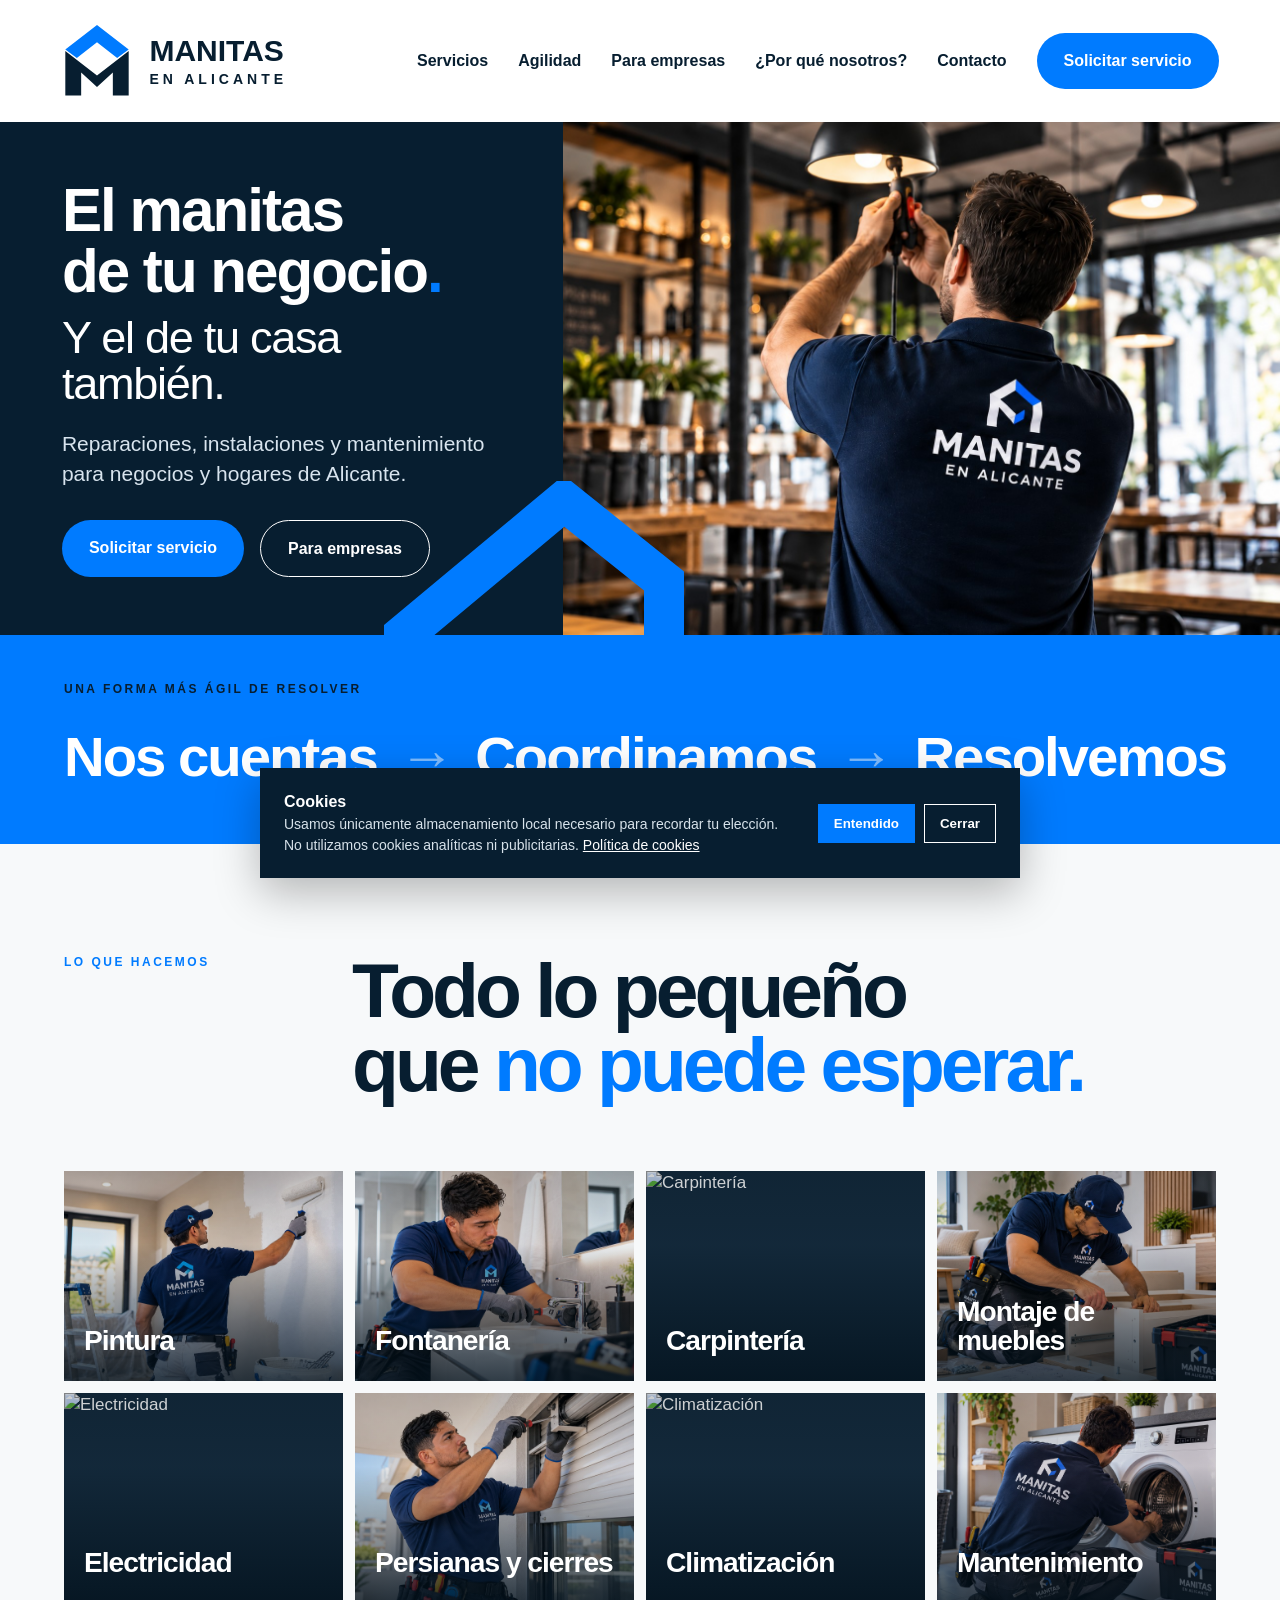
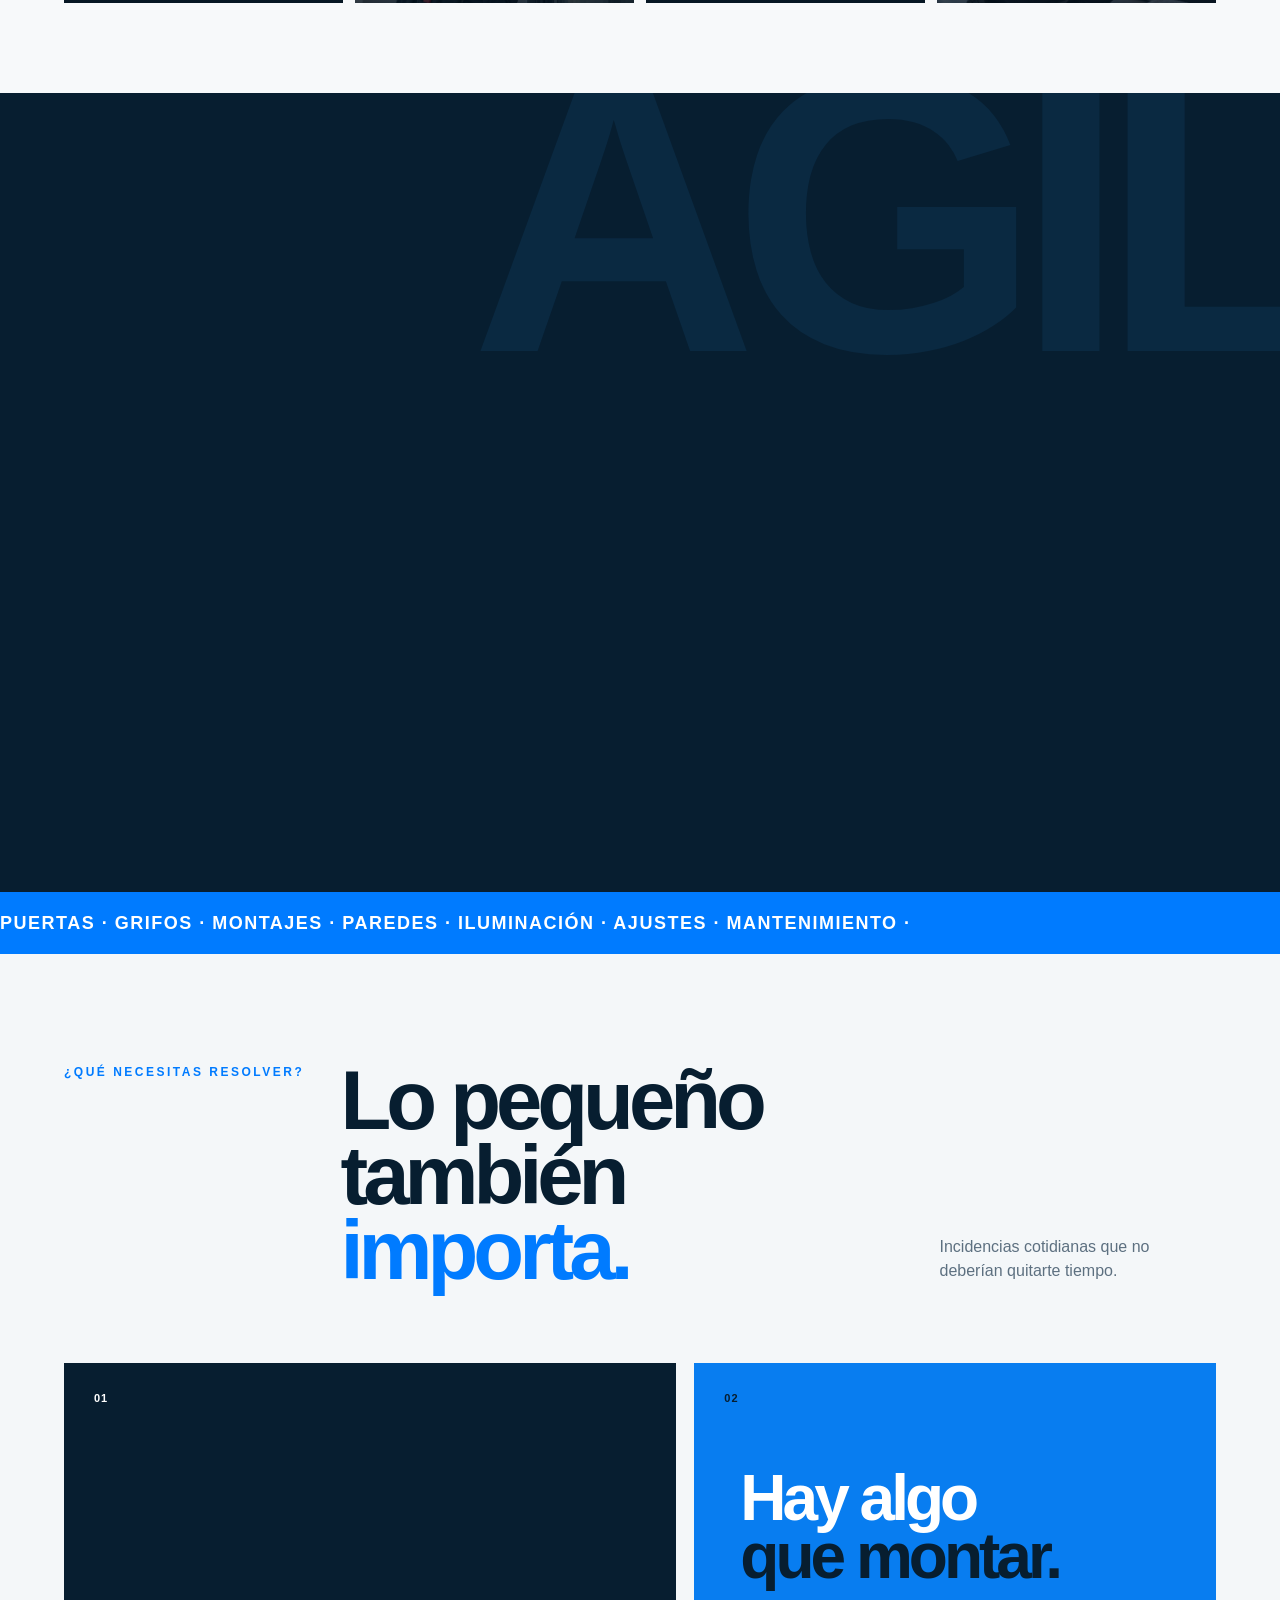
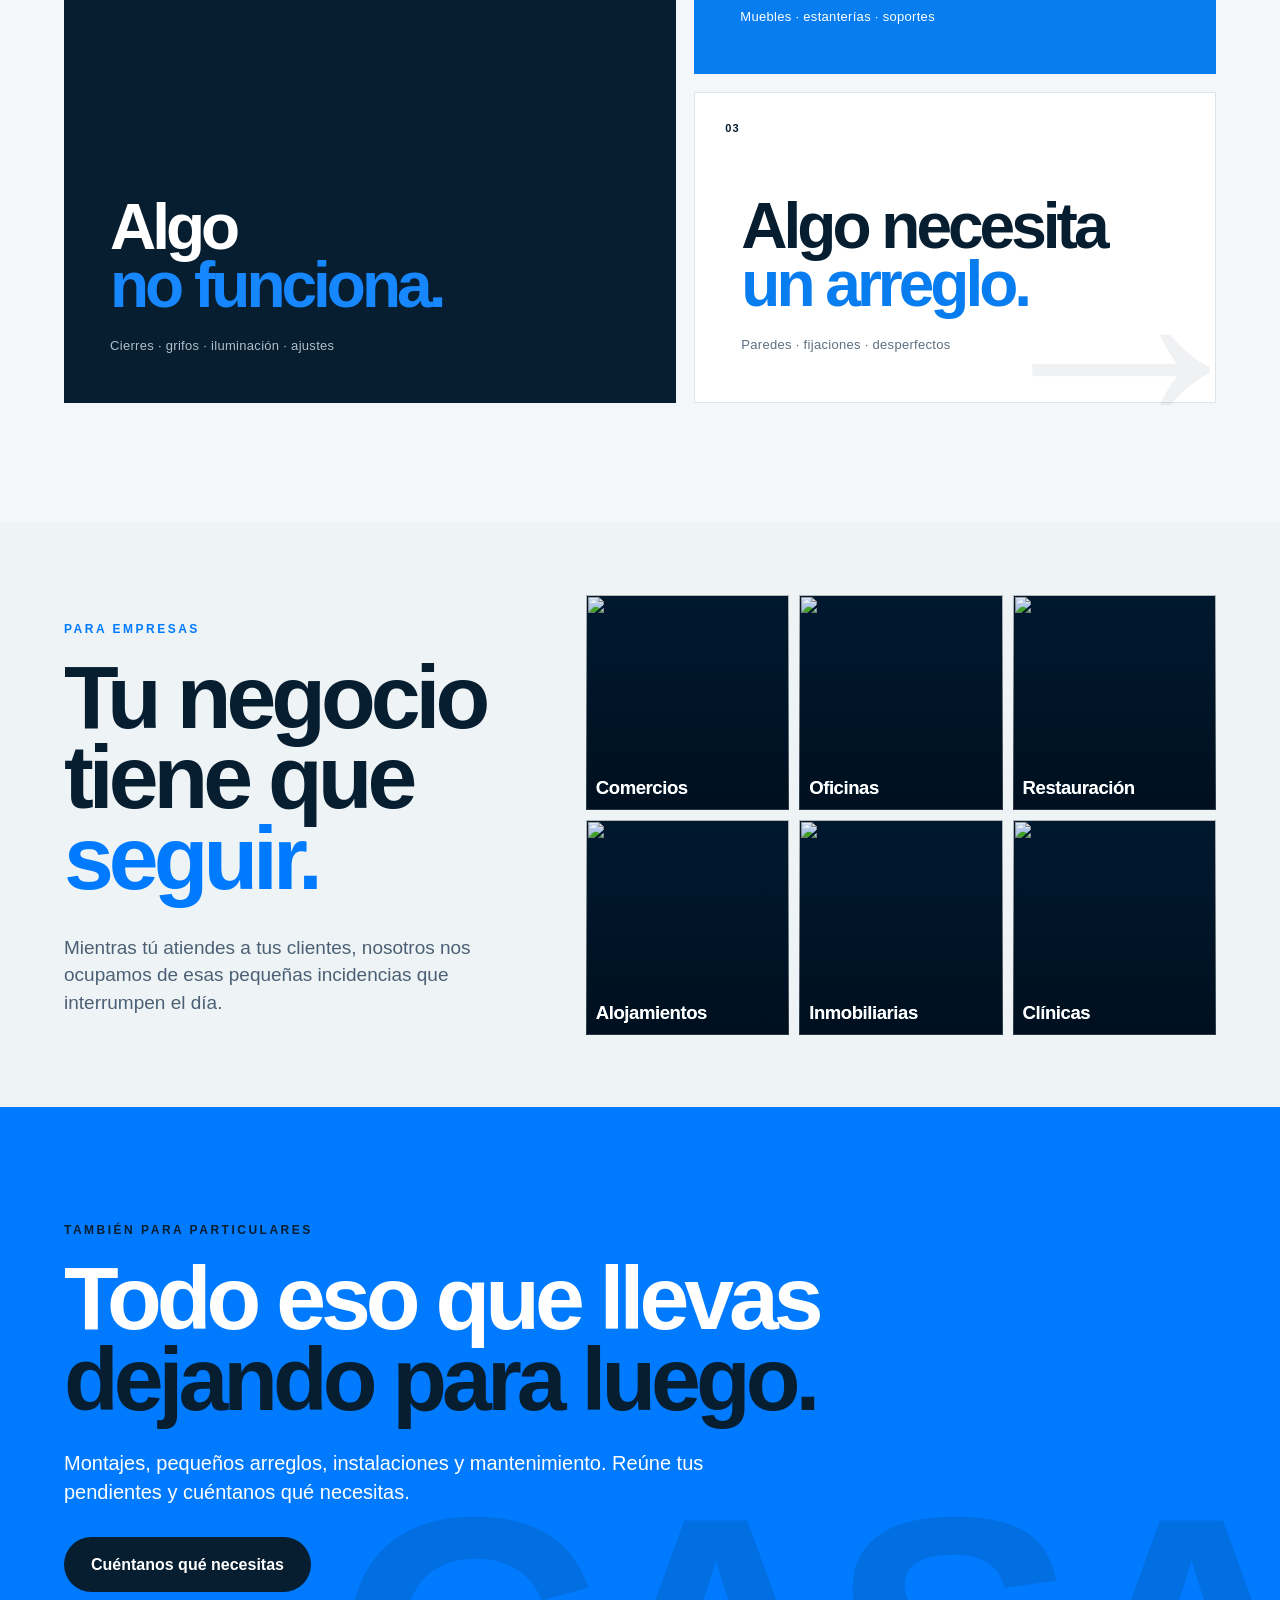
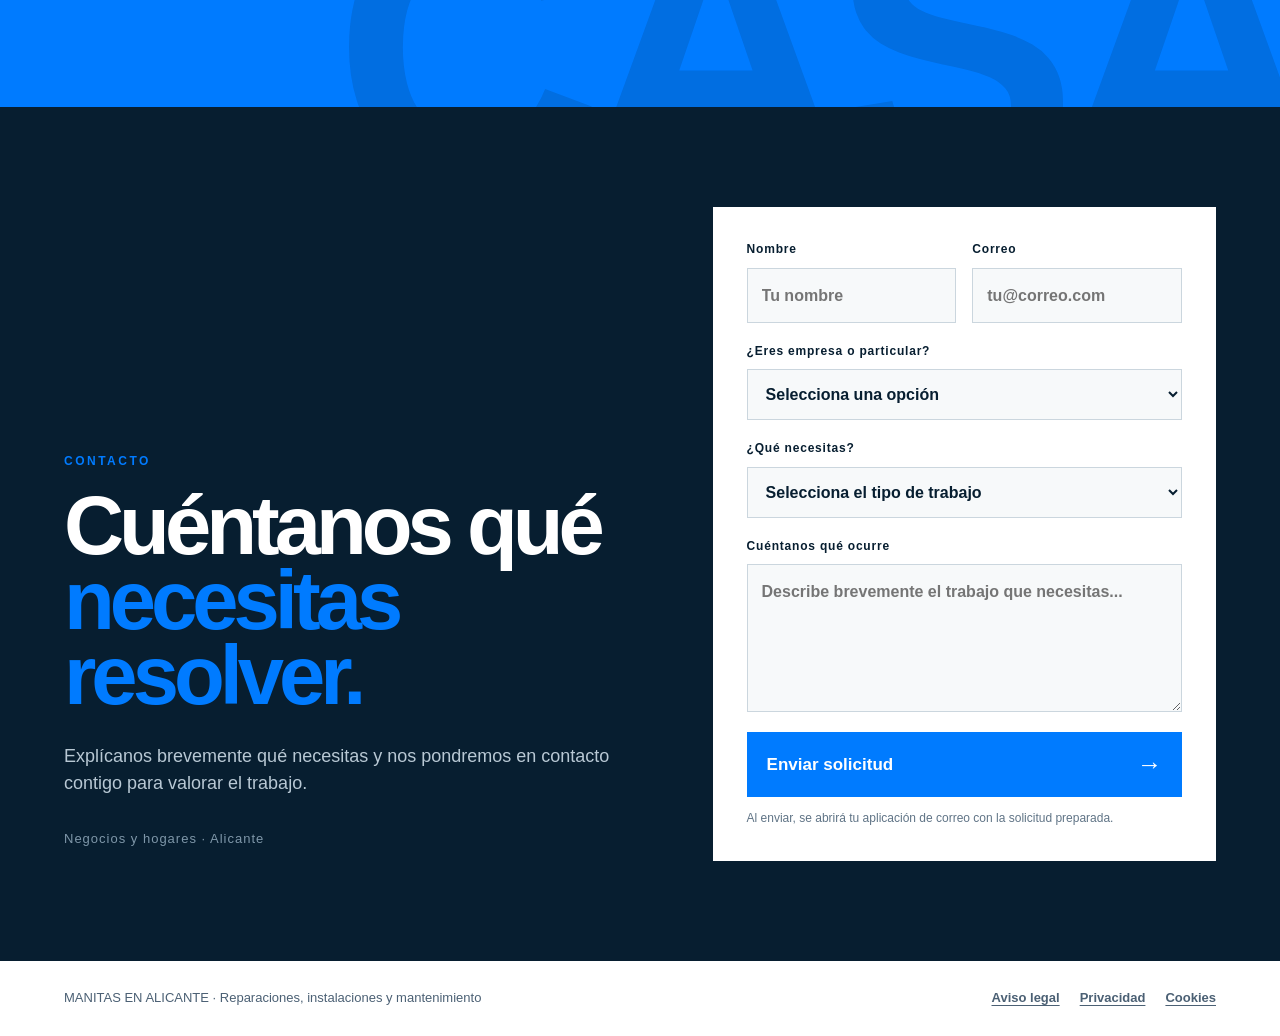
==== index.html @ 18fe9b53 "Fix canonical and social metadata URLs for custom domain" ====
<!doctype html><html lang="es"><head><meta charset="utf-8"><meta name="viewport" content="width=device-width,initial-scale=1"><title>Manitas en Alicante</title><meta name="description" content="Reparaciones, instalaciones y mantenimiento para negocios y hogares de Alicante."><link rel="canonical" href="https://manitasenalicante.es/"><meta property="og:title" content="Manitas en Alicante"><meta property="og:description" content="Reparaciones, instalaciones y mantenimiento para negocios y hogares de Alicante."><meta property="og:type" content="website"><meta property="og:locale" content="es_ES"><meta property="og:site_name" content="Manitas en Alicante"><meta property="og:url" content="https://manitasenalicante.es/"><meta property="og:image" content="https://manitasenalicante.es/hero.jpg"><meta name="twitter:card" content="summary_large_image"><meta name="twitter:title" content="Manitas en Alicante"><meta name="twitter:description" content="Reparaciones, instalaciones y mantenimiento para negocios y hogares de Alicante."><meta name="twitter:image" content="https://manitasenalicante.es/hero.jpg"><link rel="stylesheet" href="styles.css?v=20261002-2022"><link rel="icon" type="image/jpeg" href="WhatsApp%20Image%202026-10-02%20at%2019.15.28.jpeg?v=20261002-1915"></head><body><header><a class="brand" href="#inicio"><svg viewBox="0 0 50 50" aria-hidden="true"><path fill="#007bff" d="M3 17 25 0l22 17-8 6-14-11-14 11z"/><path fill="#071e30" d="M3 18v31h11V33l11 10 11-10v16h11V18L25 35z"/></svg><span>MANITAS<small>EN ALICANTE</small></span></a><button class="menu" aria-expanded="false" aria-controls="nav" aria-label="Abrir menú"><span></span><span></span><span></span></button><nav id="nav"><a href="#servicios">Servicios</a><a href="#agilidad">Agilidad</a><a href="#empresas">Para empresas</a><a href="#agilidad">¿Por qué nosotros?</a><a href="#contacto">Contacto</a><a class="button" href="#contacto">Solicitar servicio</a></nav></header><main><section class="hero" id="inicio"><div class="copy"><h1>El manitas<br>de tu negocio<span>.</span><strong>Y el de tu casa también.</strong></h1><p>Reparaciones, instalaciones y mantenimiento para negocios y hogares de Alicante.</p><div class="actions"><a class="button" href="#contacto">Solicitar servicio</a><a class="outline" href="#empresas">Para empresas</a></div></div><div class="hero-photo" role="img" aria-label="Imagen ilustrativa de un trabajador de espaldas con el polo de Manitas en Alicante en un local"></div><svg class="roof" viewBox="0 0 300 170" aria-hidden="true"><path d="M0 170 180 20 280 100v70" fill="none" stroke="#007bff" stroke-width="40"/></svg></section><section class="manifest reveal"><span class="manifest-kicker">UNA FORMA MÁS ÁGIL DE RESOLVER</span><div class="manifest-line"><span>Nos cuentas</span><i>→</i><span>Coordinamos</span><i>→</i><span>Resolvemos</span></div></section>
<section class="service-stage" id="servicios"><div class="stage-title reveal"><span>LO QUE HACEMOS</span><h2>Todo lo pequeño<br>que <em>no puede esperar.</em></h2></div><div class="service-mosaic"><a class="service-tile service-tile-1 reveal" href="#servicio-detalle" data-service="pintura" aria-label="Ver servicio de Pintura"><img src="pintura.jpeg?v=20261002-1950" alt="Pintura" loading="lazy"><h3>Pintura</h3><span class="service-arrow" aria-hidden="true">↗</span></a><a class="service-tile service-tile-2 reveal" href="#servicio-detalle" data-service="fontaneria" aria-label="Ver servicio de Fontanería"><img src="fontaneria%20.jpeg?v=20261002-1950" alt="Fontanería" loading="lazy"><h3>Fontanería</h3><span class="service-arrow" aria-hidden="true">↗</span></a><a class="service-tile service-tile-3 reveal" href="#servicio-detalle" data-service="carpinteria" aria-label="Ver servicio de Carpintería"><img src="https://static.wixstatic.com/media/ba8e49_a5c26e7cbcf0414ba04fc69bd98c42b2~mv2.png/v1/fit/w_1000%2Ch_1000%2Cq_90%2Cusm_0.66_1.00_0.01/ba8e49_a5c26e7cbcf0414ba04fc69bd98c42b2~mv2.png" alt="Carpintería" loading="lazy"><h3>Carpintería</h3><span class="service-arrow" aria-hidden="true">↗</span></a><a class="service-tile service-tile-4 reveal" href="#servicio-detalle" data-service="montaje" aria-label="Ver servicio de Montaje de muebles"><img src="montaje.jpeg" alt="Montaje de muebles" loading="lazy"><h3>Montaje de muebles</h3><span class="service-arrow" aria-hidden="true">↗</span></a><a class="service-tile service-tile-5 reveal" href="#servicio-detalle" data-service="electricidad" aria-label="Ver servicio de Electricidad"><img src="https://images.unsplash.com/photo-1758101755915-462eddc23f57?auto=format&fit=crop&w=900&q=82" alt="Electricidad" loading="lazy"><h3>Electricidad</h3><span class="service-arrow" aria-hidden="true">↗</span></a><a class="service-tile service-tile-6 reveal" href="#servicio-detalle" data-service="persianas" aria-label="Ver servicio de Persianas y cierres"><img src="WhatsApp%20Image%202026-10-02%20at%2019.40.26.jpeg" alt="Persianas y cierres" loading="lazy"><h3>Persianas y cierres</h3><span class="service-arrow" aria-hidden="true">↗</span></a><a class="service-tile service-tile-7 reveal" href="#servicio-detalle" data-service="climatizacion" aria-label="Ver servicio de Climatización"><img src="https://s.alicdn.com/%40sc04/kf/H53036f27dbb64a06ba87f0091d76f070z/Low-Power-Consumption-Design-Low-Vibration-Structure-Domestic-Split-Ac-Inverter-Household-Ac-12000btu-Inverter-Air-Conditioner.jpg" alt="Climatización" loading="lazy"><h3>Climatización</h3><span class="service-arrow" aria-hidden="true">↗</span></a><a class="service-tile service-tile-8 reveal" href="#servicio-detalle" data-service="mantenimiento" aria-label="Ver servicio de Mantenimiento"><img src="mantenimientos.jpeg?v=20261002-2006" alt="Mantenimiento" loading="lazy"><h3>Mantenimiento</h3><span class="service-arrow" aria-hidden="true">↗</span></a></div></section><section class="sector-detail service-detail" id="servicio-detalle" hidden><button class="service-close sector-close" type="button" aria-label="Cerrar">×</button><span class="kicker">SERVICIOS</span><h2 id="service-title"></h2><p id="service-text"></p><div class="sector-jobs" id="service-jobs"></div><a class="button" href="#contacto">Solicitar servicio</a></section>
<section class="agile-stage" id="agilidad"><div class="agile-word" aria-hidden="true">ÁGIL</div><div class="agile-content reveal"><span class="kicker">NUESTRA FORMA DE TRABAJAR</span><h2>Un solo proveedor para<br><em>todas tus soluciones.</em></h2><p>La agilidad no consiste en correr. Consiste en quitar obstáculos entre el problema y la solución.</p><div class="agile-flow"><div><b>01</b><strong>Cuéntanos qué pasa</strong></div><i>→</i><div><b>02</b><strong>Lo coordinamos</strong></div><i>→</i><div><b>03</b><strong>Lo resolvemos</strong></div></div></div></section>
<section class="problem-ticker"><div>PUERTAS · GRIFOS · MONTAJES · PAREDES · ILUMINACIÓN · AJUSTES · MANTENIMIENTO · </div></section>
<section class="needs-stage"><div class="needs-head reveal"><span class="kicker">¿QUÉ NECESITAS RESOLVER?</span><h2>Lo pequeño también<br><em>importa.</em></h2><p>Incidencias cotidianas que no deberían quitarte tiempo.</p></div><div class="needs-visual"><div class="need need-one reveal"><span>01</span><h3>Algo<br><em>no funciona.</em></h3><p>Cierres · grifos · iluminación · ajustes</p></div><div class="need need-two reveal"><span>02</span><h3>Hay algo<br><em>que montar.</em></h3><p>Muebles · estanterías · soportes</p></div><div class="need need-three reveal"><span>03</span><h3>Algo necesita<br><em>un arreglo.</em></h3><p>Paredes · fijaciones · desperfectos</p></div><div class="needs-mark" aria-hidden="true">→</div></div></section><section class="business-stage" id="empresas"><div class="business-intro reveal"><span class="kicker">PARA EMPRESAS</span><h2>Tu negocio<br>tiene que <em>seguir.</em></h2><p>Mientras tú atiendes a tus clientes, nosotros nos ocupamos de esas pequeñas incidencias que interrumpen el día.</p></div><div class="sector-cloud sector-mosaic reveal"><button type="button" data-sector="comercios" class="sector-tile sector-tile-1"><img src="https://images.unsplash.com/photo-1441986300917-64674bd600d8?auto=format&fit=crop&w=900&q=82" alt="" loading="lazy"><span class="sector-card-icon" aria-hidden="true">↗</span><strong>Comercios</strong></button><button type="button" data-sector="oficinas" class="sector-tile sector-tile-2"><img src="https://images.unsplash.com/photo-1497366754035-f200968a6e72?auto=format&fit=crop&w=900&q=82" alt="" loading="lazy"><span class="sector-card-icon" aria-hidden="true">□</span><strong>Oficinas</strong></button><button type="button" data-sector="restauracion" class="sector-tile sector-tile-3"><img src="https://images.unsplash.com/photo-1517248135467-4c7edcad34c4?auto=format&fit=crop&w=900&q=82" alt="" loading="lazy"><span class="sector-card-icon" aria-hidden="true">●</span><strong>Restauración</strong></button><button type="button" data-sector="alojamientos" class="sector-tile sector-tile-4"><img src="https://images.unsplash.com/photo-1566073771259-6a8506099945?auto=format&fit=crop&w=900&q=82" alt="" loading="lazy"><span class="sector-card-icon" aria-hidden="true">⌂</span><strong>Alojamientos</strong></button><button type="button" data-sector="inmobiliarias" class="sector-tile sector-tile-5"><img src="https://images.unsplash.com/photo-1560518883-ce09059eeffa?auto=format&fit=crop&w=900&q=82" alt="" loading="lazy"><span class="sector-card-icon" aria-hidden="true">◇</span><strong>Inmobiliarias</strong></button><button type="button" data-sector="clinicas" class="sector-tile sector-tile-6"><img src="https://images.unsplash.com/photo-1519494026892-80bbd2d6fd0d?auto=format&fit=crop&w=900&q=82" alt="" loading="lazy"><span class="sector-card-icon" aria-hidden="true">+</span><strong>Clínicas</strong></button></div></section><section class="sector-detail" id="sector-detalle" hidden><button class="sector-close" type="button" aria-label="Cerrar">×</button><span class="sector-symbol" id="sector-symbol" aria-hidden="true"></span><span class="kicker" id="sector-kicker">PARA EMPRESAS</span><h2 id="sector-title"></h2><p id="sector-text"></p><div class="sector-jobs" id="sector-jobs"></div><a class="button" href="#contacto">Solicitar servicio</a></section>
<section class="home-stage"><div class="home-number reveal">CASA</div><div class="home-copy reveal"><span class="kicker">TAMBIÉN PARA PARTICULARES</span><h2>Todo eso que llevas<br><em>dejando para luego.</em></h2><p>Montajes, pequeños arreglos, instalaciones y mantenimiento. Reúne tus pendientes y cuéntanos qué necesitas.</p><a class="button dark" href="#contacto">Cuéntanos qué necesitas</a></div></section><section class="contact contact-stage" id="contacto"><div class="contact-copy reveal"><span class="kicker">CONTACTO</span><h2>Cuéntanos qué<br><em>necesitas resolver.</em></h2><p>Explícanos brevemente qué necesitas y nos pondremos en contacto contigo para valorar el trabajo.</p><p class="contact-place">Negocios y hogares · Alicante</p></div><form class="contact-form reveal" action="mailto:juanjoseavilagcbs@gmail.com" method="post" enctype="text/plain"><div class="form-row"><label>Nombre<input type="text" name="Nombre" autocomplete="name" required placeholder="Tu nombre"></label><label>Correo<input type="email" name="Correo" autocomplete="email" required placeholder="tu@correo.com"></label></div><label>¿Eres empresa o particular?<select name="Tipo de cliente" required><option value="" selected disabled>Selecciona una opción</option><option>Empresa</option><option>Particular</option></select></label><label>¿Qué necesitas?<select name="Necesidad" required><option value="" selected disabled>Selecciona el tipo de trabajo</option><option>Reparación</option><option>Instalación o montaje</option><option>Mantenimiento</option><option>Otro</option></select></label><label>Cuéntanos qué ocurre<textarea name="Descripción" rows="5" required placeholder="Describe brevemente el trabajo que necesitas..."></textarea></label><button type="submit">Enviar solicitud <span>→</span></button><small>Al enviar, se abrirá tu aplicación de correo con la solicitud preparada.</small></form></section></main><footer><span>MANITAS EN ALICANTE · Reparaciones, instalaciones y mantenimiento</span><nav class="legal-links" aria-label="Información legal"><a href="aviso-legal.html">Aviso legal</a><a href="privacidad.html">Privacidad</a><a href="cookies.html">Cookies</a></nav></footer><aside class="cookie-banner" id="cookie-banner" aria-label="Aviso de cookies"><p><strong>Cookies</strong><br>Usamos únicamente almacenamiento local necesario para recordar tu elección. No utilizamos cookies analíticas ni publicitarias. <a href="cookies.html">Política de cookies</a></p><div><button type="button" id="cookie-ok">Entendido</button><button type="button" id="cookie-close">Cerrar</button></div></aside><script>const b=document.querySelector('.menu'),n=document.querySelector('nav');b.onclick=()=>{let o=b.getAttribute('aria-expanded')==='true';b.setAttribute('aria-expanded',!o);b.setAttribute('aria-label',o?'Abrir menú':'Cerrar menú');n.classList.toggle('open',!o)};n.querySelectorAll('a').forEach(a=>a.onclick=()=>{n.classList.remove('open');b.setAttribute('aria-expanded','false')});const io=new IntersectionObserver(es=>es.forEach(e=>{if(e.isIntersecting)e.target.classList.add("visible")}),{threshold:.12});document.querySelectorAll(".reveal").forEach(e=>io.observe(e));const serviceData={pintura:{s:"✦",t:"Pintura",p:"Pequeños trabajos de pintura y puesta a punto para mantener tus espacios cuidados.",j:["Retoques y reparación de paredes","Pintura de habitaciones y zonas concretas","Tapado de marcas y pequeños desperfectos","Puesta a punto de locales y viviendas"]},fontaneria:{s:"≈",t:"Fontanería",p:"Solucionamos pequeñas incidencias de fontanería que no deberían frenar tu día.",j:["Cambio de grifos y accesorios","Reparación de pequeñas fugas","Sustitución de sifones y mecanismos","Ajustes y pequeñas instalaciones"]},carpinteria:{s:"⌁",t:"Carpintería",p:"Ajustes y pequeñas reparaciones de carpintería para negocios y hogares.",j:["Ajuste de puertas y bisagras","Reparación de pequeños desperfectos","Colocación de baldas y elementos","Ajustes de mobiliario"]},montaje:{s:"⊞",t:"Montaje de muebles",p:"Montamos y dejamos listo el mobiliario que necesitas instalar.",j:["Montaje de muebles","Estanterías y almacenaje","Mesas, escritorios y mobiliario auxiliar","Fijación y ajuste de muebles"]},electricidad:{s:"ϟ",t:"Electricidad",p:"Pequeños trabajos eléctricos e instalaciones para mantener tus espacios operativos.",j:["Cambio de enchufes e interruptores","Instalación y sustitución de luminarias","Colocación de lámparas y apliques","Pequeñas incidencias eléctricas"]},persianas:{s:"▤",t:"Persianas y cierres",p:"Ajustamos y reparamos persianas y cierres para recuperar su funcionamiento.",j:["Ajuste de persianas","Cambio de cintas y accesorios","Pequeñas reparaciones de cierres","Ajuste de mecanismos y herrajes"]},climatizacion:{s:"❄",t:"Climatización",p:"Apoyo en pequeñas tareas relacionadas con climatización y puesta a punto.",j:["Limpieza y mantenimiento básico","Colocación de accesorios","Revisión visual de instalaciones","Apoyo en pequeñas incidencias"]},mantenimiento:{s:"⚒",t:"Mantenimiento",p:"Nos ocupamos de esas pequeñas tareas recurrentes que mantienen tu espacio funcionando.",j:["Revisiones y pequeños arreglos","Mantenimiento preventivo básico","Puesta a punto de locales y viviendas","Resolución de incidencias cotidianas"]}};const svd=document.querySelector("#servicio-detalle"),svt=document.querySelector("#service-title"),svp=document.querySelector("#service-text"),svj=document.querySelector("#service-jobs");document.querySelectorAll(".service-tile[data-service]").forEach(x=>x.onclick=e=>{e.preventDefault();const d=serviceData[x.dataset.service];svd.dataset.service=x.dataset.service;svd.classList.remove("sector-swap");void svd.offsetWidth;svd.classList.add("sector-swap");svt.textContent=d.t;svp.textContent=d.p;svj.innerHTML=d.j.map(v=>"<span>"+v+"</span>").join("");svd.hidden=false;requestAnimationFrame(()=>svd.classList.add("open"));svd.scrollIntoView({behavior:"smooth",block:"center"})});document.querySelector(".service-close").onclick=()=>{svd.classList.remove("open");setTimeout(()=>svd.hidden=true,250)};const sectorData={comercios:{s:"↗",p:"Pequeñas incidencias que afectan al funcionamiento y a la imagen de tu local.",t:"Comercios",j:["Ajustes de puertas, cierres y herrajes","Montaje de estanterías, soportes y mobiliario","Pequeñas reparaciones e iluminación","Mantenimiento y puesta a punto del local"]},oficinas:{s:"□",p:"Resolvemos los pequeños trabajos para que el equipo pueda seguir trabajando sin distracciones.",t:"Oficinas",j:["Montaje y ajuste de mobiliario","Colocación de soportes, cuadros y accesorios","Pequeñas reparaciones y desperfectos","Mantenimiento de espacios de trabajo"]},restauracion:{s:"●",p:"Apoyo para bares, cafeterías y restaurantes cuando aparece una incidencia o hay algo que montar o ajustar.",t:"Restauración",j:["Ajustes de puertas, cierres y mobiliario","Montajes y fijaciones","Pequeñas reparaciones en sala y zonas de trabajo","Mantenimiento general del establecimiento"]},alojamientos:{s:"⌂",p:"Pequeños arreglos y mantenimiento para mantener habitaciones y zonas comunes preparadas para tus huéspedes.",t:"Alojamientos",j:["Ajustes de puertas, persianas y herrajes","Montaje de mobiliario y accesorios","Reparación de pequeños desperfectos","Puesta a punto entre estancias"]},inmobiliarias:{s:"◇",p:"Una solución práctica para pequeñas incidencias en viviendas y locales antes de entregar, alquilar o enseñar un inmueble.",t:"Inmobiliarias",j:["Puesta a punto de viviendas y locales","Montajes, fijaciones y ajustes","Reparación de pequeños desperfectos","Mantenimiento entre inquilinos"]},clinicas:{s:"+",p:"Mantenimiento y pequeños trabajos para conservar espacios profesionales cuidados y operativos.",t:"Clínicas",j:["Ajustes de puertas y mobiliario","Montaje de accesorios y soportes","Pequeñas reparaciones","Mantenimiento de consultas y zonas comunes"]}};const sd=document.querySelector("#sector-detalle"),ss=document.querySelector("#sector-symbol"),st=document.querySelector("#sector-title"),sp=document.querySelector("#sector-text"),sj=document.querySelector("#sector-jobs");document.querySelectorAll(".sector-cloud button").forEach(x=>x.onclick=()=>{const d=sectorData[x.dataset.sector];sd.dataset.sector=x.dataset.sector;ss.textContent=d.s;sd.classList.remove("sector-swap");void sd.offsetWidth;sd.classList.add("sector-swap");st.textContent=d.t;sp.textContent=d.p;sj.innerHTML=d.j.map(v=>"<span>"+v+"</span>").join("");sd.hidden=false;requestAnimationFrame(()=>sd.classList.add("open"));sd.scrollIntoView({behavior:"smooth",block:"center"})});document.querySelector("#sector-detalle .sector-close").onclick=()=>{sd.classList.remove("open");setTimeout(()=>sd.hidden=true,250)};;const cb=document.querySelector("#cookie-banner"),ok=document.querySelector("#cookie-ok"),cc=document.querySelector("#cookie-close");if(localStorage.getItem("manitas-cookie-choice")==="accepted")cb.hidden=true;ok.onclick=()=>{localStorage.setItem("manitas-cookie-choice","accepted");cb.hidden=true};cc.onclick=()=>cb.hidden=true;</script></body></html>
---- styles.css ----
*{box-sizing:border-box}html{scroll-behavior:smooth}body{margin:0;color:#071e30;font-family:Arial,Helvetica,sans-serif;font-size:17px;line-height:1.45}a{color:inherit;text-decoration:none}a:focus-visible,button:focus-visible{outline:3px solid #007bff;outline-offset:4px}header{padding:25px 4.8%;display:flex;justify-content:space-between;align-items:center;gap:30px;min-height:115px}.brand{display:flex;align-items:center;gap:16px;font-size:30px;font-weight:900;line-height:1}.brand svg{width:72px;height:72px}.brand small{display:block;font-size:14px;letter-spacing:4px;text-align:center;margin-top:6px}.brand em{display:block;font-size:8px;font-style:normal;letter-spacing:1.3px;text-align:center;margin-top:13px;line-height:1.6}nav{display:flex;gap:30px;align-items:center;font-size:16px;font-weight:600}.button,.outline{display:inline-block;border-radius:35px;padding:16px 27px;font-size:16px;font-weight:700;white-space:nowrap}.button{background:#007bff;color:#fff}.outline{border:1.5px solid #fff;color:#fff}.menu{display:none}.hero{display:grid;grid-template-columns:44% 56%;position:relative;background:#071e30;min-height:500px;overflow:hidden}.copy{padding:58px 9% 58px 11%;color:#fff;z-index:1}.copy h1{font-size:clamp(42px,4.7vw,70px);letter-spacing:-2px;line-height:1.02;margin:0 0 22px}.copy h1 strong{font-weight:400;display:block;font-size:.75em;margin-top:12px;letter-spacing:-1.3px}.copy p{font-size:21px;max-width:550px;margin:0 0 30px;color:#d8e4ee}h1 span,h2 span{color:#007bff}.actions{display:flex;gap:16px;flex-wrap:wrap}.hero-photo{background:url('hero.jpg') center/cover;min-height:500px}.roof{position:absolute;width:300px;height:170px;bottom:-16px;left:30%;pointer-events:none}.services{display:grid;grid-template-columns:repeat(3,1fr);padding:35px 5%;background:#fff}.services article{display:flex;gap:25px;padding:0 30px;min-width:0}.services article:first-child{padding-left:0}.services article+article{border-left:1px solid #e6edf2}.services svg{width:66px;height:66px;flex:none;fill:none;stroke:#071e30;stroke-width:2.4;stroke-linejoin:round}.services h2{font-size:24px;margin:3px 0 8px;letter-spacing:-.7px}.services p{font-size:18px;color:#4b6074;margin:0}.business{background:#f1f5f8;padding:40px 5% 55px;display:grid;grid-template-columns:33% 67%;gap:20px}.business h2{font-size:35px;line-height:1.12;letter-spacing:-1.4px;margin:0 0 14px}.business p{font-size:17px;color:#4b6074;max-width:400px}.types{display:grid;grid-template-columns:repeat(4,1fr);gap:15px}.types article{background:#071e30;color:#fff;padding:40px 20px 25px;border-top:5px solid #007bff;min-width:0}.types h3{font-size:19px;margin:0 0 10px}.types p{color:#cbd9e5;font-size:15px}.process{padding:65px 5%}.process h2,.contact h2{font-size:36px;letter-spacing:-1px;line-height:1.2}.process>div{display:grid;grid-template-columns:repeat(3,1fr);gap:40px}.process span{color:#007bff;font-size:26px}.process h3{font-size:20px}.process p{color:#4b6074}.contact{padding:45px 5%;background:#071e30;color:white}.contact p{max-width:620px;color:#cbd9e5}footer{padding:28px 5%;font-size:13px;color:#4b6074}@media(max-width:1100px){header{padding:20px 4%}nav{gap:15px;font-size:14px}.brand{font-size:25px}.brand svg{width:55px}.copy{padding:42px 8%}.copy h1{font-size:48px}.copy p{font-size:19px}.services article{gap:15px;padding:0 18px}.services svg{width:45px}.services h2{font-size:21px}.services p{font-size:16px}.business{grid-template-columns:1fr}.types{gap:15px}.roof{left:27%}}@media(max-width:760px){header{min-height:92px;position:relative}.brand svg{height:52px}.brand em{font-size:7px;margin-top:9px}.menu{display:block;background:white;border:1px solid #cbd9e5;border-radius:5px;padding:9px 14px;font-size:15px}nav{display:none;position:absolute;top:100%;left:0;right:0;padding:25px;background:white;z-index:5}nav.open{display:flex;flex-direction:column;align-items:stretch}.hero{grid-template-columns:1fr}.hero-photo{grid-row:1;min-height:360px;background-position:center 32%}.copy{padding:35px 6% 44px}.copy h1{font-size:47px}.copy p{font-size:19px}.roof{display:none}.services{grid-template-columns:1fr;padding:15px 6%}.services article,.services article:first-child{padding:26px 0;gap:25px}.services article+article{border-left:0;border-top:1px solid #e6edf2}.services svg{width:55px;height:55px}.services h2{font-size:25px}.services p{font-size:17px}.business{padding:36px 6%}.business h2{font-size:33px}.types{grid-template-columns:1fr 1fr}.types article{padding:26px 18px}.process{padding:40px 6%}.process>div{grid-template-columns:1fr;gap:20px}.contact{padding:35px 6%}.contact h2{font-size:32px}.button,.outline{font-size:15px;padding:14px 22px}}@media(prefers-reduced-motion:reduce){html{scroll-behavior:auto}}

.eyebrow{font-size:12px!important;letter-spacing:2px;font-weight:900;color:#007bff!important}.quick{background:#007bff;color:#fff;padding:30px 5%;display:flex;align-items:center;justify-content:space-between;gap:30px}.quick p{font-size:11px;letter-spacing:2px;font-weight:900;margin:0}.quick div{display:flex;gap:24px;align-items:center;font-size:clamp(22px,2.6vw,38px);letter-spacing:-1px}.quick span{opacity:.55}.agility{padding:90px 5%;background:#071e30;color:#fff}.agility>h2{font-size:clamp(45px,5.5vw,76px);line-height:1;letter-spacing:-3px;max-width:900px;margin:10px 0 25px}.agility>p:not(.eyebrow){font-size:20px;color:#cbd9e5;max-width:720px}.agility-points{display:grid;grid-template-columns:repeat(3,1fr);gap:1px;margin-top:45px;background:#315067}.agility-points article{background:#071e30;padding:28px}.agility-points b{color:#007bff;font-size:13px}.agility-points h3{font-size:21px;margin:22px 0 8px}.agility-points p{color:#9fb1c0;margin:0}.situations{padding:85px 5%;background:#f1f5f8}.situations>h2{font-size:clamp(40px,4.5vw,62px);line-height:1.02;letter-spacing:-2px;margin:10px 0 40px}.situations>div{display:grid;grid-template-columns:repeat(3,1fr)}.situations article{background:#fff;padding:32px;border:1px solid #dbe3e9;min-height:150px}.situations b{font-size:20px}.situations p{color:#4b6074}.home{padding:75px 5%;background:#007bff;color:#fff}.home .eyebrow{color:#071e30!important}.home h2{font-size:clamp(38px,5vw,64px);line-height:1;letter-spacing:-2px;margin:10px 0 20px}.home>p:not(.eyebrow){font-size:20px;max-width:700px;margin-bottom:28px}.home .button{background:#071e30}.why{padding:75px 5%}.why>h2{font-size:clamp(36px,4vw,55px);letter-spacing:-2px}.why>div{display:grid;grid-template-columns:repeat(4,1fr);gap:15px}.why article{padding:28px;border:1px solid #dbe3e9;border-bottom:5px solid #007bff}.why strong{font-size:26px}.why p{color:#4b6074}@media(max-width:760px){.quick{display:block;padding:25px 6%}.quick p{margin-bottom:12px}.quick div{font-size:21px;gap:9px;flex-wrap:wrap}.agility,.situations,.home,.why{padding:55px 6%}.agility>h2{font-size:46px}.agility-points{grid-template-columns:1fr}.situations>div{grid-template-columns:1fr}.why>div{grid-template-columns:1fr 1fr}}@media(max-width:430px){.quick span{display:none}.quick strong{width:100%}.why>div{grid-template-columns:1fr}}

/* Editorial dynamic redesign */
.kicker,.manifest-kicker,.stage-title>span{display:block;font-size:12px;letter-spacing:2.5px;font-weight:900;color:#007bff;margin-bottom:18px}.manifest{padding:46px 5%;background:#007bff;color:#fff;overflow:hidden}.manifest-kicker{color:#071e30}.manifest-line{display:flex;align-items:center;justify-content:space-between;gap:22px;font-size:clamp(30px,4.4vw,66px);font-weight:900;letter-spacing:-2px;white-space:nowrap}.manifest-line i{font-style:normal;font-weight:400;opacity:.5}.service-stage{padding:110px 5% 90px;background:#f7f9fa}.stage-title{display:grid;grid-template-columns:25% 75%;align-items:start;margin-bottom:70px}.stage-title h2{font-size:clamp(48px,6vw,86px);line-height:.96;letter-spacing:-4px;margin:0;max-width:900px}.stage-title em,.agile-content em,.problem-copy em,.business-intro em,.process-stage em,.home-copy em{font-style:normal;color:#007bff}.service-lines{margin-left:25%;border-top:1px solid #b9c6cf}.service-lines article{display:grid;grid-template-columns:8% 35% 1fr 5%;align-items:center;padding:32px 0;border-bottom:1px solid #b9c6cf;transition:padding .3s,background .3s}.service-lines article:hover{padding-left:18px;background:#fff}.service-lines b{color:#007bff;font-size:12px}.service-lines h3{font-size:clamp(25px,2.5vw,38px);letter-spacing:-1px;margin:0}.service-lines p{color:#4b6074;margin:0}.service-lines article>span{font-size:30px;color:#007bff}.agile-stage{min-height:720px;background:#071e30;color:#fff;position:relative;overflow:hidden;display:flex;align-items:center;padding:90px 6%}.agile-word{position:absolute;right:-3vw;top:-6vw;font-size:clamp(180px,31vw,480px);font-weight:900;letter-spacing:-25px;line-height:1;color:#0a2941;user-select:none}.agile-content{position:relative;z-index:1;width:min(850px,72%)}.agile-content h2{font-size:clamp(60px,8vw,115px);line-height:.88;letter-spacing:-6px;margin:0 0 32px}.agile-content>p{font-size:20px;color:#c4d2dd;max-width:630px}.agile-flow{display:flex;align-items:center;gap:20px;margin-top:55px;border-top:1px solid #315067;padding-top:28px}.agile-flow div{display:flex;flex-direction:column;gap:8px}.agile-flow b{font-size:11px;color:#007bff}.agile-flow strong{font-size:17px}.agile-flow i{font-style:normal;color:#007bff;font-size:28px}.problem-ticker{overflow:hidden;background:#007bff;color:#fff;padding:18px 0}.problem-ticker div{font-size:18px;font-weight:900;letter-spacing:1.5px;white-space:nowrap;animation:ticker 22s linear infinite;width:max-content}@keyframes ticker{to{transform:translateX(-50%)}}.problem-editorial{display:grid;grid-template-columns:48% 52%;padding:110px 5%;gap:7%;background:#fff}.problem-copy h2{font-size:clamp(54px,7vw,100px);line-height:.9;letter-spacing:-5px;margin:0 0 35px}.problem-copy>p{font-size:19px;color:#4b6074;max-width:540px}.problem-list{align-self:end}.problem-list article{display:grid;grid-template-columns:70px 1fr;gap:20px;padding:30px 0;border-bottom:1px solid #cbd6de}.problem-list article:first-child{border-top:1px solid #cbd6de}.problem-list>article>span{color:#007bff;font-weight:900}.problem-list h3{font-size:25px;margin:0 0 8px}.problem-list p{margin:0;color:#4b6074}.business-stage{background:#eef3f6;display:grid;grid-template-columns:46% 54%;padding:110px 5%;gap:6%}.business-intro{position:sticky;top:40px;align-self:start}.business-intro h2{font-size:clamp(58px,7vw,100px);line-height:.9;letter-spacing:-5px;margin:0 0 35px}.business-intro>p{font-size:19px;color:#4b6074;max-width:500px}.sector-stack{border-top:1px solid #aebdc8}.sector-stack article{min-height:105px;border-bottom:1px solid #aebdc8;display:flex;justify-content:space-between;align-items:center;padding:0 25px;transition:background .3s,color .3s,transform .3s}.sector-stack article:hover{background:#071e30;color:#fff;transform:translateX(-12px)}.sector-stack span{font-size:clamp(24px,3vw,43px);font-weight:900;letter-spacing:-1px}.sector-stack b{color:#007bff;font-size:12px}.process-stage{padding:110px 5%;background:#071e30;color:#fff}.process-stage>h2{font-size:clamp(58px,7vw,100px);line-height:.9;letter-spacing:-5px;margin:0 0 65px}.process-track{display:grid;grid-template-columns:repeat(4,1fr);border-top:1px solid #315067}.process-track article{padding:35px 30px 20px 0;min-height:190px}.process-track article+article{border-left:1px solid #315067;padding-left:30px}.process-track b{color:#007bff;font-size:12px}.process-track h3{font-size:27px;margin:35px 0 8px}.process-track p{color:#9fb1c0}.home-stage{min-height:600px;background:#007bff;color:#fff;position:relative;overflow:hidden;display:flex;align-items:center;padding:90px 5%}.home-number{position:absolute;right:-2vw;bottom:-7vw;font-size:clamp(180px,29vw,430px);font-weight:900;letter-spacing:-20px;line-height:.8;color:rgba(7,30,48,.14)}.home-copy{position:relative;z-index:1;max-width:900px}.home-copy .kicker{color:#071e30}.home-copy h2{font-size:clamp(55px,7vw,100px);line-height:.9;letter-spacing:-5px;margin:0 0 30px}.home-copy em{color:#071e30}.home-copy>p{font-size:20px;max-width:650px;margin-bottom:30px}.button.dark{background:#071e30}.reveal{opacity:0;transform:translateY(38px);transition:opacity .8s cubic-bezier(.2,.7,.2,1),transform .8s cubic-bezier(.2,.7,.2,1)}.reveal.visible{opacity:1;transform:none}@media(max-width:760px){.manifest{padding:32px 6%}.manifest-line{display:block;white-space:normal;font-size:34px}.manifest-line span{display:block}.manifest-line i{display:none}.service-stage,.problem-editorial,.business-stage,.process-stage,.home-stage{padding:70px 6%}.stage-title{display:block;margin-bottom:45px}.stage-title h2{font-size:52px}.service-lines{margin-left:0}.service-lines article{grid-template-columns:45px 1fr}.service-lines p,.service-lines article>span{display:none}.agile-stage{min-height:650px;padding:70px 6%}.agile-word{font-size:180px;top:20px;right:-20px;letter-spacing:-12px}.agile-content{width:100%}.agile-content h2{font-size:62px;letter-spacing:-4px}.agile-flow{display:grid;grid-template-columns:1fr}.agile-flow i{transform:rotate(90deg);width:25px}.problem-editorial,.business-stage{grid-template-columns:1fr;gap:55px}.problem-copy h2,.business-intro h2,.process-stage>h2,.home-copy h2{font-size:58px;letter-spacing:-3px}.business-intro{position:static}.process-track{grid-template-columns:1fr}.process-track article,.process-track article+article{border-left:0;border-bottom:1px solid #315067;padding:28px 0;min-height:0}.home-number{font-size:170px;right:-20px;bottom:0}.home-stage{min-height:580px}}@media(prefers-reduced-motion:reduce){.problem-ticker div{animation:none}.reveal{opacity:1;transform:none;transition:none}}

/* No-list visual compositions */
.problem-scenes{position:relative;min-height:620px;align-self:center}.scene{position:absolute}.scene h3{font-size:clamp(35px,4.5vw,67px);line-height:.95;letter-spacing:-3px;margin:0 0 12px}.scene h3 em{font-style:normal;color:#007bff}.scene p{font-size:14px;letter-spacing:.5px;color:#607486;margin:0}.scene-a{top:2%;left:0}.scene-b{top:35%;right:0;text-align:right}.scene-c{bottom:2%;left:8%}.sector-cloud{position:relative;min-height:560px;align-self:center}.sector-cloud span{position:absolute;font-weight:900;line-height:.9;letter-spacing:-2px;transition:transform .35s,color .35s}.sector-cloud span:hover{color:#007bff;transform:scale(1.07)}.sector-cloud span:nth-child(1){font-size:clamp(40px,5vw,72px);top:4%;left:2%}.sector-cloud span:nth-child(2){font-size:clamp(28px,3.7vw,55px);top:25%;right:2%;color:#007bff}.sector-cloud span:nth-child(3){font-size:clamp(34px,4.5vw,66px);top:44%;left:10%}.sector-cloud span:nth-child(4){font-size:clamp(27px,3.6vw,52px);top:64%;right:4%}.sector-cloud span:nth-child(5){font-size:clamp(34px,4.2vw,62px);bottom:3%;left:0}.sector-cloud span:nth-child(6){font-size:clamp(22px,2.8vw,40px);bottom:8%;right:3%;color:#6d8291}.process-route{height:330px;position:relative;margin-top:20px}.route-line{position:absolute;left:3%;right:3%;top:50%;height:3px;background:#315067}.route-line:after{content:"";position:absolute;left:0;top:0;height:3px;width:100%;background:#007bff;transform-origin:left;animation:routegrow 2.2s ease both}@keyframes routegrow{from{transform:scaleX(0)}to{transform:scaleX(1)}}.process-route>span{position:absolute;font-size:clamp(18px,2vw,28px);font-weight:900;letter-spacing:-.5px}.process-route>span:before{content:"";position:absolute;width:15px;height:15px;border-radius:50%;background:#007bff;left:0}.process-route small{display:block;color:#8fa4b4;font-size:13px;font-weight:400;letter-spacing:0;margin-top:9px}.route-a{left:3%;top:57%}.route-a:before,.route-c:before{top:-30px}.route-b{left:28%;bottom:57%}.route-b:before,.route-d:before{bottom:-31px}.route-c{left:55%;top:57%}.route-d{right:3%;bottom:57%;text-align:right}.route-d:before{left:auto!important;right:0}@media(max-width:760px){.problem-scenes{min-height:520px}.scene h3{font-size:42px}.scene-b{top:37%}.sector-cloud{min-height:440px}.sector-cloud span{letter-spacing:-1px}.process-route{height:auto;margin-top:45px;padding-left:30px}.route-line{left:5px;right:auto;top:0;bottom:0;width:3px;height:auto}.route-line:after{width:3px;height:100%;transform-origin:top;animation:routegrowv 2s ease both}@keyframes routegrowv{from{transform:scaleY(0)}to{transform:scaleY(1)}}.process-route>span{position:relative!important;display:block;left:auto!important;right:auto!important;top:auto!important;bottom:auto!important;text-align:left!important;margin:0 0 45px}.process-route>span:before{left:-32px!important;right:auto!important;top:5px!important;bottom:auto!important}.process-route small{margin-top:5px}}

/* Sector composition fix: override legacy .business span rules */
.business-stage .sector-cloud{position:relative;display:block;min-height:560px;align-self:center;background:transparent}
.business-stage .sector-cloud>span{display:block;position:absolute!important;width:auto!important;max-width:none!important;margin:0!important;padding:0!important;font-weight:900!important;line-height:.9!important;letter-spacing:-2px!important;white-space:nowrap;transition:transform .35s ease,color .35s ease}
.business-stage .sector-cloud>span:nth-child(1){font-size:clamp(40px,5vw,72px)!important;top:4%!important;left:2%!important;right:auto!important;bottom:auto!important}
.business-stage .sector-cloud>span:nth-child(2){font-size:clamp(28px,3.7vw,55px)!important;top:25%!important;right:2%!important;left:auto!important;bottom:auto!important;color:#007bff}
.business-stage .sector-cloud>span:nth-child(3){font-size:clamp(34px,4.5vw,66px)!important;top:44%!important;left:10%!important;right:auto!important;bottom:auto!important}
.business-stage .sector-cloud>span:nth-child(4){font-size:clamp(27px,3.6vw,52px)!important;top:64%!important;right:4%!important;left:auto!important;bottom:auto!important}
.business-stage .sector-cloud>span:nth-child(5){font-size:clamp(34px,4.2vw,62px)!important;bottom:3%!important;left:0!important;right:auto!important;top:auto!important}
.business-stage .sector-cloud>span:nth-child(6){font-size:clamp(22px,2.8vw,40px)!important;bottom:8%!important;right:3%!important;left:auto!important;top:auto!important;color:#6d8291}
@media(max-width:760px){.business-stage .sector-cloud{min-height:430px}.business-stage .sector-cloud>span{letter-spacing:-1px!important}.business-stage .sector-cloud>span:nth-child(1){font-size:42px!important}.business-stage .sector-cloud>span:nth-child(2){font-size:34px!important}.business-stage .sector-cloud>span:nth-child(3){font-size:38px!important;left:2%!important}.business-stage .sector-cloud>span:nth-child(4){font-size:31px!important}.business-stage .sector-cloud>span:nth-child(5){font-size:36px!important}.business-stage .sector-cloud>span:nth-child(6){font-size:27px!important}}

/* Keep editorial scenes safely inside viewport */
.problem-editorial{overflow:hidden}
.problem-scenes{width:100%;min-width:0;overflow:hidden}
.scene{max-width:78%;box-sizing:border-box}
.scene-a{left:3%;right:auto}
.scene-b{right:4%;left:auto}
.scene-c{left:15%;right:auto}
.scene h3{overflow-wrap:normal;word-break:normal}
@media(max-width:1100px){.problem-editorial{grid-template-columns:42% 58%;gap:3%}.scene{max-width:88%}.scene h3{font-size:clamp(34px,4.2vw,54px)}}
@media(max-width:760px){.problem-editorial{grid-template-columns:1fr;overflow:hidden}.problem-scenes{min-height:auto;display:flex;flex-direction:column;gap:52px;padding:10px 0 5px}.scene,.scene-a,.scene-b,.scene-c{position:relative;top:auto;right:auto;bottom:auto;left:auto;max-width:100%;width:100%;text-align:left}.scene-b{align-self:flex-end;text-align:right}.scene h3{font-size:clamp(38px,11vw,52px);letter-spacing:-2px;max-width:100%}.scene p{white-space:normal}}

/* Stable editorial incidence composition */
.problem-editorial{grid-template-columns:minmax(320px,42%) minmax(0,58%);gap:5%;overflow:hidden}
.problem-canvas{min-width:0;display:grid;grid-template-columns:1fr 1fr;grid-template-rows:auto auto;align-content:center;gap:70px 30px;padding:40px 0}
.phrase{min-width:0;max-width:100%}
.phrase-a{grid-column:1/-1}
.phrase-b{grid-column:1/2}
.phrase-c{grid-column:2/3;align-self:end}
.phrase h3{font-size:clamp(31px,3.4vw,54px);line-height:.98;letter-spacing:-2.5px;margin:0 0 12px;max-width:100%}
.phrase h3 em{font-style:normal;color:#007bff}
.phrase p{font-size:13px;color:#607486;margin:0;line-height:1.5}
@media(max-width:1100px){.problem-editorial{grid-template-columns:40% 60%;gap:3%}.problem-canvas{gap:55px 22px}.phrase h3{font-size:clamp(29px,3.1vw,44px)}}
@media(max-width:760px){.problem-editorial{grid-template-columns:1fr;gap:45px}.problem-canvas{display:grid;grid-template-columns:1fr;grid-template-rows:auto;gap:45px;padding:0}.phrase-a,.phrase-b,.phrase-c{grid-column:1;align-self:auto}.phrase-b{text-align:right}.phrase h3{font-size:clamp(36px,10vw,48px);letter-spacing:-2px}}

/* Needs section — full-width art direction */
.needs-stage{background:#f4f7f9;padding:110px 5% 120px;overflow:hidden}
.needs-head{display:grid;grid-template-columns:24% 52% 24%;align-items:end;margin-bottom:75px}
.needs-head .kicker{align-self:start}
.needs-head h2{font-size:clamp(54px,6.5vw,94px);line-height:.9;letter-spacing:-5px;margin:0}
.needs-head h2 em{font-style:normal;color:#007bff}
.needs-head>p{font-size:16px;line-height:1.5;color:#5d7080;max-width:250px;margin:0 0 5px}
.needs-visual{position:relative;display:grid;grid-template-columns:1.08fr .92fr;grid-template-rows:auto auto;gap:18px;min-height:640px}
.need{position:relative;padding:48px 46px;overflow:hidden;display:flex;flex-direction:column;justify-content:flex-end;transition:transform .4s cubic-bezier(.2,.7,.2,1)}
.need:hover{transform:translateY(-7px)}
.need>span{position:absolute;top:28px;left:30px;font-size:11px;font-weight:900;letter-spacing:1px}
.need h3{font-size:clamp(42px,5vw,74px);line-height:.9;letter-spacing:-4px;margin:0 0 22px}
.need h3 em{font-style:normal}
.need p{font-size:13px;letter-spacing:.3px;margin:0}
.need-one{grid-row:1/3;background:#071e30;color:#fff;min-height:640px}
.need-one h3 em{color:#1687ff}.need-one p{color:#aebfcb}
.need-two{background:#087df0;color:#fff;min-height:310px}
.need-two>span{color:#071e30}.need-two h3 em{color:#071e30}
.need-three{background:#fff;color:#071e30;min-height:310px;border:1px solid #dce5eb}
.need-three h3 em{color:#087df0}.need-three p{color:#5d7080}
.needs-mark{position:absolute;right:-55px;bottom:-100px;font-size:300px;line-height:1;color:rgba(7,30,48,.06);font-weight:300;pointer-events:none}
@media(max-width:760px){.needs-stage{padding:70px 6%}.needs-head{display:block;margin-bottom:42px}.needs-head h2{font-size:56px;letter-spacing:-3px;margin-bottom:25px}.needs-head>p{max-width:320px}.needs-visual{display:flex;flex-direction:column;min-height:0;gap:12px}.need,.need-one,.need-two,.need-three{min-height:300px;padding:36px 28px}.need-one{min-height:390px}.need h3{font-size:49px;letter-spacing:-3px}.needs-mark{display:none}}


/* Mobile fix — prevent overlap in “Menos gestiones, más soluciones” */
@media(max-width:760px){
  .agile-content h2{font-size:clamp(46px,14vw,62px);line-height:1.02;letter-spacing:-3px;margin-bottom:30px;overflow-wrap:normal;word-break:normal}
  .agile-content h2 em{display:inline;line-height:inherit}
}
@media(max-width:390px){
  .agile-content h2{font-size:clamp(43px,13.5vw,54px);line-height:1.06;letter-spacing:-2.5px}
}


/* Contact — email-first conversion block */
.contact-stage{padding:100px 5%;background:#071e30;color:#fff;display:grid;grid-template-columns:1.05fr .95fr;gap:8%;align-items:end;overflow:hidden}
.contact-stage .kicker{color:#007bff}
.contact-copy h2{font-size:clamp(52px,6.5vw,92px);line-height:.9;letter-spacing:-5px;margin:0 0 30px}
.contact-copy h2 em{font-style:normal;color:#007bff}
.contact-copy>p{font-size:18px;max-width:580px;color:#b8c8d4}
.contact-copy .contact-place{font-size:13px;letter-spacing:1px;color:#7f97a9;margin-top:34px}
.contact-action{border-top:1px solid #315067;padding-top:25px;min-width:0}
.contact-action>span{font-size:11px;font-weight:900;letter-spacing:2px;color:#7f97a9}
.contact-action>a{display:flex;align-items:center;justify-content:space-between;gap:20px;padding:28px 0;border-bottom:1px solid #315067;color:#fff;font-size:clamp(20px,2.2vw,34px);font-weight:900;letter-spacing:-1px;overflow-wrap:anywhere}
.contact-action>a b{color:#007bff;font-size:36px;flex:none}
.contact-action>p{font-size:14px;color:#8fa4b4;margin-top:20px}
@media(max-width:760px){.contact-stage{grid-template-columns:1fr;gap:55px;padding:70px 6%}.contact-copy h2{font-size:54px;letter-spacing:-3px}.contact-action>a{font-size:clamp(18px,5vw,24px);gap:10px}.contact-action>a b{font-size:28px}}


/* Clear service request form */
.contact-form{background:#fff;color:#071e30;padding:34px;min-width:0}
.contact-form label{display:block;font-size:12px;font-weight:900;letter-spacing:.8px;margin-bottom:20px}
.form-row{display:grid;grid-template-columns:1fr 1fr;gap:16px}
.contact-form input,.contact-form select,.contact-form textarea{display:block;width:100%;margin-top:9px;border:1px solid #cbd6de;background:#f7f9fa;color:#071e30;border-radius:0;padding:15px 14px;font:inherit;font-size:16px;outline:none}
.contact-form textarea{resize:vertical;min-height:130px}
.contact-form input:focus,.contact-form select:focus,.contact-form textarea:focus{border-color:#007bff;box-shadow:0 0 0 2px rgba(0,123,255,.15)}
.contact-form button{width:100%;border:0;background:#007bff;color:#fff;padding:18px 20px;font-size:17px;font-weight:900;display:flex;align-items:center;justify-content:space-between;cursor:pointer}
.contact-form button span{font-size:25px}
.contact-form small{display:block;color:#607486;font-size:12px;line-height:1.45;margin-top:13px}
@media(max-width:760px){.contact-form{padding:25px 20px}.form-row{grid-template-columns:1fr}.contact-form input,.contact-form select,.contact-form textarea{font-size:16px}.contact-copy h2{font-size:clamp(44px,13vw,54px);line-height:.96}}

/* Interactive business sectors */
.business-stage .sector-cloud>button{position:absolute!important;border:0;background:transparent;color:inherit;font:inherit;font-weight:900!important;line-height:.9!important;letter-spacing:-2px!important;white-space:nowrap;padding:0;cursor:pointer;text-align:left;transition:transform .35s,color .35s}
.business-stage .sector-cloud>button:hover,.business-stage .sector-cloud>button:focus-visible{color:#007bff;transform:scale(1.07)}
.business-stage .sector-cloud>button:nth-child(1){font-size:clamp(40px,5vw,72px)!important;top:4%;left:2%}.business-stage .sector-cloud>button:nth-child(2){font-size:clamp(28px,3.7vw,55px)!important;top:25%;right:2%;color:#007bff}.business-stage .sector-cloud>button:nth-child(3){font-size:clamp(34px,4.5vw,66px)!important;top:44%;left:10%}.business-stage .sector-cloud>button:nth-child(4){font-size:clamp(27px,3.6vw,52px)!important;top:64%;right:4%}.business-stage .sector-cloud>button:nth-child(5){font-size:clamp(34px,4.2vw,62px)!important;bottom:3%;left:0}.business-stage .sector-cloud>button:nth-child(6){font-size:clamp(22px,2.8vw,40px)!important;bottom:8%;right:3%;color:#6d8291}
.sector-detail{position:relative;background:#fff;padding:80px 8%;border-top:8px solid #007bff;opacity:0;transform:translateY(20px);transition:.25s ease}.sector-detail.open{opacity:1;transform:none}.sector-detail h2{font-size:clamp(50px,7vw,95px);line-height:.9;letter-spacing:-5px;margin:0 0 25px}.sector-detail>p{font-size:19px;color:#4b6074;max-width:700px}.sector-jobs{display:grid;grid-template-columns:1fr 1fr;gap:0 35px;margin:38px 0}.sector-jobs span{padding:18px 0;border-top:1px solid #cbd6de;font-weight:700}.sector-close{position:absolute;right:5%;top:35px;border:0;background:#071e30;color:#fff;width:48px;height:48px;border-radius:50%;font-size:30px;cursor:pointer}
@media(max-width:760px){.business-stage .sector-cloud>button{letter-spacing:-1px!important}.business-stage .sector-cloud>button:nth-child(1){font-size:42px!important}.business-stage .sector-cloud>button:nth-child(2){font-size:34px!important}.business-stage .sector-cloud>button:nth-child(3){font-size:38px!important;left:2%}.business-stage .sector-cloud>button:nth-child(4){font-size:31px!important}.business-stage .sector-cloud>button:nth-child(5){font-size:36px!important}.business-stage .sector-cloud>button:nth-child(6){font-size:27px!important}.sector-detail{padding:70px 6%}.sector-detail h2{font-size:54px;letter-spacing:-3px}.sector-jobs{grid-template-columns:1fr}.sector-close{right:6%;top:22px}}

/* Sector personalities and transitions */
.sector-detail{isolation:isolate;overflow:hidden;--sector-accent:#007bff;--sector-bg:#fff;--sector-ink:#071e30;background:var(--sector-bg);color:var(--sector-ink);border-top-color:var(--sector-accent)}
.sector-detail:before{content:"";position:absolute;z-index:-1;width:420px;height:420px;border:70px solid var(--sector-accent);opacity:.07;border-radius:50%;right:-120px;bottom:-210px;transform:rotate(15deg)}
.sector-detail[data-sector="comercios"]{--sector-accent:#007bff;--sector-bg:#fff}
.sector-detail[data-sector="oficinas"]{--sector-accent:#16a3a5;--sector-bg:#f2f8f8}
.sector-detail[data-sector="restauracion"]{--sector-accent:#e0643a;--sector-bg:#fff6f1}
.sector-detail[data-sector="alojamientos"]{--sector-accent:#7256c7;--sector-bg:#f7f4ff}
.sector-detail[data-sector="inmobiliarias"]{--sector-accent:#b58118;--sector-bg:#fffaf0}
.sector-detail[data-sector="clinicas"]{--sector-accent:#1b8f72;--sector-bg:#f1faf7}
.sector-detail .kicker{color:var(--sector-accent)}.sector-detail .button{background:var(--sector-accent)}
.sector-symbol{position:absolute;right:9%;top:50%;transform:translateY(-50%);font-size:clamp(170px,25vw,360px);font-weight:900;line-height:1;color:var(--sector-accent);opacity:.08;pointer-events:none}
.sector-detail[data-sector="oficinas"] .sector-symbol{transform:translateY(-50%) rotate(12deg)}
.sector-detail[data-sector="restauracion"] .sector-symbol{border-radius:50%}
.sector-detail[data-sector="alojamientos"]:before{border-radius:0;transform:rotate(45deg)}
.sector-detail[data-sector="inmobiliarias"] .sector-symbol{transform:translateY(-50%) rotate(20deg)}
.sector-detail[data-sector="clinicas"] .sector-symbol{font-weight:400}
.sector-detail.sector-swap h2,.sector-detail.sector-swap>p,.sector-detail.sector-swap .sector-jobs,.sector-detail.sector-swap .sector-symbol{animation:sectorIn .5s cubic-bezier(.2,.7,.2,1) both}
.sector-detail.sector-swap>p{animation-delay:.05s}.sector-detail.sector-swap .sector-jobs{animation-delay:.1s}
@keyframes sectorIn{from{opacity:0;transform:translateY(22px)}to{opacity:1;transform:translateY(0)}}
.sector-detail.sector-swap .sector-symbol{animation-name:sectorSymbolIn}
@keyframes sectorSymbolIn{from{opacity:0;scale:.85}to{opacity:.08;scale:1}}
.sector-jobs span{position:relative;padding-left:24px}.sector-jobs span:before{content:"";position:absolute;left:0;top:25px;width:8px;height:8px;background:var(--sector-accent);border-radius:50%}
@media(max-width:760px){.sector-symbol{right:-25px;top:105px;font-size:145px}.sector-detail:before{width:250px;height:250px;border-width:45px}.sector-detail h2{position:relative;z-index:1}}

/* Fix sector label overlap: Inmobiliarias / Clínicas */
.business-stage .sector-cloud>button:nth-child(5){bottom:5%!important;left:0!important}
.business-stage .sector-cloud>button:nth-child(6){bottom:17%!important;right:1%!important}
@media(max-width:760px){.business-stage .sector-cloud{min-height:470px}.business-stage .sector-cloud>button:nth-child(5){bottom:2%!important;left:0!important;font-size:34px!important}.business-stage .sector-cloud>button:nth-child(6){bottom:17%!important;right:2%!important;font-size:25px!important}}
@media(max-width:390px){.business-stage .sector-cloud>button:nth-child(5){font-size:31px!important}.business-stage .sector-cloud>button:nth-child(6){font-size:23px!important;bottom:18%!important}}

/* Match sector selector labels to their detail accent */
.business-stage .sector-cloud>button:nth-child(1){color:#007bff!important}
.business-stage .sector-cloud>button:nth-child(2){color:#16a3a5!important}
.business-stage .sector-cloud>button:nth-child(3){color:#e0643a!important}
.business-stage .sector-cloud>button:nth-child(4){color:#7256c7!important}
.business-stage .sector-cloud>button:nth-child(5){color:#b58118!important}
.business-stage .sector-cloud>button:nth-child(6){color:#1b8f72!important}
.business-stage .sector-cloud>button:hover,.business-stage .sector-cloud>button:focus-visible{filter:brightness(.82);transform:scale(1.07)}

/* Final sector cloud spacing: keep all labels visually separated */
.business-stage .sector-cloud{min-height:620px!important}
.business-stage .sector-cloud>button:nth-child(1){top:2%!important;left:1%!important}
.business-stage .sector-cloud>button:nth-child(2){top:20%!important;right:1%!important}
.business-stage .sector-cloud>button:nth-child(3){top:38%!important;left:7%!important}
.business-stage .sector-cloud>button:nth-child(4){top:56%!important;right:2%!important}
.business-stage .sector-cloud>button:nth-child(5){top:73%!important;bottom:auto!important;left:0!important}
.business-stage .sector-cloud>button:nth-child(6){top:90%!important;bottom:auto!important;right:2%!important;transform:translateY(-100%)}
.business-stage .sector-cloud>button:nth-child(6):hover,.business-stage .sector-cloud>button:nth-child(6):focus-visible{transform:translateY(-100%) scale(1.07)}
@media(max-width:760px){.business-stage .sector-cloud{min-height:560px!important}.business-stage .sector-cloud>button:nth-child(1){top:1%!important}.business-stage .sector-cloud>button:nth-child(2){top:18%!important}.business-stage .sector-cloud>button:nth-child(3){top:35%!important;left:1%!important}.business-stage .sector-cloud>button:nth-child(4){top:52%!important}.business-stage .sector-cloud>button:nth-child(5){top:69%!important;left:0!important;font-size:32px!important}.business-stage .sector-cloud>button:nth-child(6){top:88%!important;right:2%!important;font-size:25px!important}}
@media(max-width:390px){.business-stage .sector-cloud{min-height:535px!important}.business-stage .sector-cloud>button:nth-child(5){font-size:29px!important}.business-stage .sector-cloud>button:nth-child(6){font-size:23px!important}}


/* Legal footer and cookie notice */
footer{display:flex;justify-content:space-between;align-items:center;gap:24px;flex-wrap:wrap}.legal-links{display:flex;gap:20px;font-size:13px}.legal-links a{text-decoration:underline;text-underline-offset:3px}.cookie-banner{position:fixed;z-index:9999;left:22px;right:22px;bottom:22px;max-width:760px;margin:auto;background:#071e30;color:#fff;padding:22px 24px;box-shadow:0 14px 45px rgba(0,0,0,.28);display:flex;align-items:center;justify-content:space-between;gap:28px}.cookie-banner[hidden]{display:none}.cookie-banner p{margin:0;font-size:14px;line-height:1.5;color:#d7e2ea}.cookie-banner p strong{font-size:16px;color:#fff}.cookie-banner a{color:#fff;text-decoration:underline}.cookie-banner>div{display:flex;gap:9px;flex:none}.cookie-banner button{border:1px solid #fff;background:transparent;color:#fff;padding:11px 15px;font-weight:800;cursor:pointer}.cookie-banner button:first-child{background:#007bff;border-color:#007bff}@media(max-width:760px){footer{align-items:flex-start}.legal-links{display:flex!important;position:static!important;padding:0!important;background:transparent!important;flex-direction:row!important;flex-wrap:wrap!important;gap:12px 18px!important}.cookie-banner{left:12px;right:12px;bottom:12px;display:block;padding:20px}.cookie-banner>div{margin-top:16px}.cookie-banner button{flex:1}}

/* Photographic, staggered service mosaic */
.service-mosaic{display:grid;grid-template-columns:repeat(4,minmax(0,1fr));grid-auto-rows:165px;gap:16px;margin-top:50px}.service-tile{position:relative;display:flex;flex-direction:column;justify-content:space-between;overflow:hidden;min-width:0;grid-row:span 2;background:#142a3c;color:#fff;text-decoration:none;isolation:isolate}.service-tile:nth-child(1),.service-tile:nth-child(4){grid-row:span 3}.service-tile img{position:absolute;inset:0;width:100%;height:100%;object-fit:cover;z-index:-2;transition:transform .65s ease}.service-tile:after{content:"";position:absolute;inset:0;background:linear-gradient(180deg,rgba(3,18,29,.22),rgba(3,18,29,.08) 35%,rgba(3,18,29,.8));z-index:-1}.service-tile:hover img,.service-tile:focus-visible img{transform:scale(1.08)}.service-icon{display:grid;place-items:center;width:52px;height:52px;margin:22px;border-radius:50%;background:#fff;color:#007bff;font-size:25px;font-weight:900}.service-tile h3{font-size:clamp(22px,2.2vw,36px);line-height:1.06;letter-spacing:-1px;margin:auto 20px 25px;font-weight:850;overflow-wrap:break-word}.service-arrow{position:absolute;right:20px;bottom:24px;font-size:24px;color:#fff;opacity:0;transition:opacity .2s}.service-tile:hover .service-arrow{opacity:1}@media(max-width:900px){.service-mosaic{grid-template-columns:repeat(2,minmax(0,1fr));grid-auto-rows:125px;gap:12px}.service-tile:nth-child(1),.service-tile:nth-child(4){grid-row:span 3}.service-tile h3{font-size:clamp(19px,4.5vw,29px);margin: auto 13px 18px}.service-icon{width:43px;height:43px;margin:14px;font-size:22px}}@media(max-width:390px){.service-mosaic{grid-auto-rows:110px;gap:9px}.service-tile h3{font-size:19px}.service-icon{width:38px;height:38px}}

/* Mobile service mosaic alignment fix */
@media(max-width:760px){.service-stage{padding-left:5%!important;padding-right:5%!important;overflow:hidden}.service-mosaic{width:100%;margin:34px 0 0!important;display:grid!important;grid-template-columns:minmax(0,1fr) minmax(0,1fr)!important;grid-auto-flow:row dense;grid-auto-rows:105px!important;gap:10px!important;align-items:stretch}.service-tile{width:100%!important;min-width:0!important;max-width:none!important;margin:0!important;grid-column:auto!important;grid-row:span 2!important;min-height:0!important;height:auto!important}.service-tile:nth-child(1),.service-tile:nth-child(4){grid-row:span 3!important}.service-tile img{width:100%!important;height:100%!important;object-fit:cover!important}.service-icon{width:40px!important;height:40px!important;margin:13px!important;font-size:19px!important}.service-tile h3{font-size:clamp(18px,5.1vw,23px)!important;line-height:1.05!important;letter-spacing:-.5px!important;margin:auto 12px 15px!important;max-width:calc(100% - 24px);word-break:normal!important;overflow-wrap:normal!important}.service-arrow{display:none!important}}
@media(max-width:360px){.service-stage{padding-left:4%!important;padding-right:4%!important}.service-mosaic{grid-auto-rows:98px!important;gap:8px!important}.service-tile h3{font-size:17px!important}.service-icon{width:36px!important;height:36px!important;margin:11px!important}}

/* Sector photographic mosaic */
.business-stage .sector-cloud.sector-mosaic{position:relative!important;display:grid!important;grid-template-columns:repeat(3,minmax(0,1fr))!important;grid-auto-rows:180px!important;gap:14px!important;min-height:0!important;height:auto!important}.business-stage .sector-cloud.sector-mosaic>button.sector-tile{position:relative!important;inset:auto!important;transform:none!important;display:flex!important;flex-direction:column;justify-content:space-between;overflow:hidden;min-width:0;width:100%;height:auto;border:0;padding:0!important;background:#071e30!important;color:#fff!important;isolation:isolate;text-align:left;letter-spacing:0!important}.business-stage .sector-cloud.sector-mosaic>button:nth-child(1),.business-stage .sector-cloud.sector-mosaic>button:nth-child(5){grid-row:span 2}.sector-tile img{position:absolute;inset:0;width:100%;height:100%;object-fit:cover;z-index:-2;transition:transform .6s ease}.sector-tile:after{content:"";position:absolute;inset:0;background:linear-gradient(180deg,rgba(3,18,29,.15),rgba(3,18,29,.78));z-index:-1}.sector-card-icon{display:grid;place-items:center;width:48px;height:48px;margin:18px;border-radius:50%;background:#fff;color:#007bff;font-size:21px;font-weight:900}.business-stage .sector-cloud.sector-mosaic>button.sector-tile strong{display:block;margin:auto 18px 20px;font-size:clamp(23px,2.5vw,38px);line-height:1;letter-spacing:-1px;color:#fff!important}.business-stage .sector-cloud.sector-mosaic>button.sector-tile:hover,.business-stage .sector-cloud.sector-mosaic>button.sector-tile:focus-visible{transform:none!important;filter:none}.sector-tile:hover img{transform:scale(1.07)}
@media(max-width:760px){.business-stage .sector-cloud.sector-mosaic{display:grid!important;grid-template-columns:minmax(0,1fr) minmax(0,1fr)!important;grid-auto-rows:105px!important;gap:10px!important;min-height:0!important;width:100%!important}.business-stage .sector-cloud.sector-mosaic>button.sector-tile{position:relative!important;top:auto!important;right:auto!important;bottom:auto!important;left:auto!important;transform:none!important;grid-column:auto!important;grid-row:span 2!important;font-size:inherit!important}.business-stage .sector-cloud.sector-mosaic>button:nth-child(1),.business-stage .sector-cloud.sector-mosaic>button:nth-child(5){grid-row:span 3!important}.sector-card-icon{width:40px;height:40px;margin:13px;font-size:18px}.business-stage .sector-cloud.sector-mosaic>button.sector-tile strong{font-size:clamp(18px,5vw,23px)!important;line-height:1.05!important;margin:auto 12px 15px!important;letter-spacing:-.5px!important;white-space:normal!important}.business-stage .sector-cloud.sector-mosaic>button.sector-tile:hover,.business-stage .sector-cloud.sector-mosaic>button.sector-tile:focus-visible{transform:none!important}}

/* Definitive mobile alignment — business sector mosaic */
@media(max-width:760px){.business-stage{padding-left:5%!important;padding-right:5%!important;overflow:hidden!important}.business-stage .business-intro{width:100%!important;max-width:100%!important}.business-stage .sector-cloud.sector-mosaic{position:relative!important;display:grid!important;width:100%!important;max-width:100%!important;height:auto!important;min-height:0!important;margin:36px 0 0!important;padding:0!important;grid-template-columns:repeat(2,minmax(0,1fr))!important;grid-auto-flow:row dense!important;grid-auto-rows:100px!important;gap:10px!important;overflow:hidden!important}.business-stage .sector-cloud.sector-mosaic>button.sector-tile{position:relative!important;inset:auto!important;top:auto!important;right:auto!important;bottom:auto!important;left:auto!important;width:100%!important;max-width:100%!important;min-width:0!important;height:auto!important;min-height:0!important;margin:0!important;padding:0!important;grid-column:auto!important;grid-row:span 2!important;transform:none!important;translate:none!important;white-space:normal!important;overflow:hidden!important}.business-stage .sector-cloud.sector-mosaic>button.sector-tile:nth-child(1),.business-stage .sector-cloud.sector-mosaic>button.sector-tile:nth-child(5){grid-row:span 3!important}.business-stage .sector-cloud.sector-mosaic .sector-tile img{position:absolute!important;inset:0!important;width:100%!important;height:100%!important;max-width:none!important;object-fit:cover!important}.business-stage .sector-cloud.sector-mosaic .sector-card-icon{position:relative!important;inset:auto!important;width:38px!important;height:38px!important;min-width:38px!important;margin:12px!important;font-size:17px!important}.business-stage .sector-cloud.sector-mosaic>button.sector-tile strong{position:relative!important;display:block!important;width:auto!important;max-width:calc(100% - 24px)!important;margin:auto 12px 14px!important;padding:0!important;font-size:clamp(17px,4.7vw,21px)!important;line-height:1.06!important;letter-spacing:-.4px!important;overflow-wrap:anywhere!important}.business-stage .sector-cloud.sector-mosaic>button.sector-tile:hover,.business-stage .sector-cloud.sector-mosaic>button.sector-tile:focus-visible{transform:none!important}}
@media(max-width:370px){.business-stage{padding-left:4%!important;padding-right:4%!important}.business-stage .sector-cloud.sector-mosaic{grid-auto-rows:94px!important;gap:8px!important}.business-stage .sector-cloud.sector-mosaic>button.sector-tile strong{font-size:16px!important;margin-left:10px!important;margin-right:10px!important}.business-stage .sector-cloud.sector-mosaic .sector-card-icon{width:35px!important;height:35px!important;min-width:35px!important;margin:10px!important}}

/* Emergency mobile containment: sector cards must stay inside viewport */
@media(max-width:760px){.business-stage{display:block!important;width:100%!important;max-width:100vw!important;box-sizing:border-box!important;overflow:hidden!important}.business-stage *{box-sizing:border-box}.business-stage .sector-cloud.sector-mosaic{position:relative!important;left:auto!important;right:auto!important;top:auto!important;transform:none!important;float:none!important;clear:both!important;display:grid!important;grid-template-columns:repeat(2,minmax(0,1fr))!important;grid-auto-rows:115px!important;width:100%!important;max-width:100%!important;min-width:0!important;height:auto!important;min-height:0!important;margin:34px 0 0!important;padding:0!important;gap:10px!important;overflow:hidden!important}.business-stage .sector-cloud.sector-mosaic>button.sector-tile,.business-stage .sector-cloud.sector-mosaic>button:nth-child(n){position:relative!important;inset:auto!important;top:auto!important;right:auto!important;bottom:auto!important;left:auto!important;transform:none!important;translate:0 0!important;float:none!important;width:100%!important;max-width:100%!important;min-width:0!important;height:auto!important;margin:0!important;grid-column:auto!important;grid-row:span 2!important;overflow:hidden!important}.business-stage .sector-cloud.sector-mosaic>button:nth-child(1),.business-stage .sector-cloud.sector-mosaic>button:nth-child(5){grid-row:span 3!important}.business-stage .sector-cloud.sector-mosaic>button:nth-child(n)>img{position:absolute!important;inset:0!important;width:100%!important;max-width:100%!important;height:100%!important;object-fit:cover!important}.business-stage .sector-cloud.sector-mosaic>button:nth-child(n)>strong{position:relative!important;inset:auto!important;transform:none!important;white-space:normal!important;color:#fff!important;max-width:calc(100% - 24px)!important}.business-stage .sector-cloud.sector-mosaic>button:nth-child(n):hover,.business-stage .sector-cloud.sector-mosaic>button:nth-child(n):focus-visible{transform:none!important}}

/* compact-layout-write-test-and-apply 2026-10-02 */
.service-mosaic{grid-auto-rows:105px!important;gap:12px!important}.service-tile,.service-tile:nth-child(n){grid-row:span 2!important}.business-stage .sector-cloud.sector-mosaic{grid-auto-rows:105px!important;gap:12px!important}.business-stage .sector-cloud.sector-mosaic>button.sector-tile,.business-stage .sector-cloud.sector-mosaic>button.sector-tile:nth-child(n){grid-row:span 2!important}@media(max-width:760px){.service-mosaic,.business-stage .sector-cloud.sector-mosaic{grid-auto-rows:78px!important;gap:8px!important}.service-tile,.service-tile:nth-child(n),.business-stage .sector-cloud.sector-mosaic>button.sector-tile,.business-stage .sector-cloud.sector-mosaic>button.sector-tile:nth-child(n){grid-row:span 2!important}.service-icon,.business-stage .sector-cloud.sector-mosaic .sector-card-icon{width:34px!important;height:34px!important;min-width:34px!important;margin:10px!important;font-size:16px!important}.service-tile h3,.business-stage .sector-cloud.sector-mosaic>button.sector-tile strong{font-size:clamp(15px,4.2vw,19px)!important;margin:auto 10px 12px!important;max-width:calc(100% - 20px)!important}}

/* Final equal-card alignment 2026-10-02 */
.service-mosaic{display:grid!important;grid-template-columns:repeat(4,minmax(0,1fr))!important;grid-auto-rows:auto!important;gap:12px!important;align-items:stretch!important}
.service-mosaic>.service-tile,.service-mosaic>.service-tile:nth-child(n){grid-column:auto!important;grid-row:auto!important;height:210px!important;min-height:210px!important}
.business-stage .sector-cloud.sector-mosaic{display:grid!important;grid-template-columns:repeat(3,minmax(0,1fr))!important;grid-auto-rows:auto!important;gap:12px!important;align-items:stretch!important}
.business-stage .sector-cloud.sector-mosaic>button.sector-tile,.business-stage .sector-cloud.sector-mosaic>button.sector-tile:nth-child(n){grid-column:auto!important;grid-row:auto!important;height:210px!important;min-height:210px!important;position:relative!important;inset:auto!important;transform:none!important}
@media(max-width:760px){.service-mosaic,.business-stage .sector-cloud.sector-mosaic{grid-template-columns:repeat(2,minmax(0,1fr))!important;grid-auto-rows:auto!important;gap:8px!important}.service-mosaic>.service-tile,.service-mosaic>.service-tile:nth-child(n),.business-stage .sector-cloud.sector-mosaic>button.sector-tile,.business-stage .sector-cloud.sector-mosaic>button.sector-tile:nth-child(n){grid-column:auto!important;grid-row:auto!important;height:150px!important;min-height:150px!important;position:relative!important;inset:auto!important;transform:none!important}}

/* Hard reset legacy absolute offsets — 2026-10-02 */
.business-stage .sector-cloud.sector-mosaic{position:relative!important;min-height:0!important;height:auto!important}
.business-stage .sector-cloud.sector-mosaic>button.sector-tile,.business-stage .sector-cloud.sector-mosaic>button.sector-tile:nth-child(n){position:relative!important;top:auto!important;right:auto!important;bottom:auto!important;left:auto!important;inset:auto!important;transform:none!important;translate:none!important;float:none!important;margin:0!important;grid-column:auto!important;grid-row:auto!important;width:100%!important;height:210px!important;min-height:210px!important}
.business-stage .sector-cloud.sector-mosaic>button.sector-tile:hover,.business-stage .sector-cloud.sector-mosaic>button.sector-tile:focus-visible,.business-stage .sector-cloud.sector-mosaic>button.sector-tile:nth-child(6):hover,.business-stage .sector-cloud.sector-mosaic>button.sector-tile:nth-child(6):focus-visible{transform:none!important;translate:none!important}
@media(max-width:760px){.business-stage .sector-cloud.sector-mosaic>button.sector-tile,.business-stage .sector-cloud.sector-mosaic>button.sector-tile:nth-child(n){top:auto!important;right:auto!important;bottom:auto!important;left:auto!important;inset:auto!important;transform:none!important;translate:none!important;grid-row:auto!important;height:150px!important;min-height:150px!important}.service-mosaic>.service-tile,.service-mosaic>.service-tile:nth-child(n){grid-row:auto!important;height:150px!important;min-height:150px!important}}

/* Desktop services grid only — mobile remains unchanged */
@media(min-width:901px){
.service-stage .service-mosaic{display:grid!important;grid-template-columns:repeat(4,minmax(0,1fr))!important;grid-auto-flow:row!important;grid-auto-rows:210px!important;gap:12px!important;width:100%!important;height:auto!important;align-items:stretch!important}
.service-stage .service-mosaic>.service-tile,.service-stage .service-mosaic>.service-tile:nth-child(n){position:relative!important;display:flex!important;grid-column:auto!important;grid-row:auto!important;width:100%!important;max-width:none!important;height:210px!important;min-height:210px!important;margin:0!important;top:auto!important;right:auto!important;bottom:auto!important;left:auto!important;transform:none!important}
}


/* Tu negocio — wider sector cards and readable labels */
.business-stage .sector-cloud.sector-mosaic{
  width:min(1180px,100%)!important;
  max-width:1180px!important;
  margin-left:auto!important;
  margin-right:auto!important;
  display:grid!important;
  grid-template-columns:repeat(3,minmax(0,1fr))!important;
  gap:16px!important;
}
.business-stage .sector-cloud.sector-mosaic .sector-tile,
.business-stage .sector-cloud.sector-mosaic .sector-tile:nth-child(n){
  position:relative!important;
  width:100%!important;
  max-width:none!important;
  min-width:0!important;
  height:230px!important;
  margin:0!important;
  inset:auto!important;
  transform:none!important;
  overflow:hidden!important;
}
.business-stage .sector-cloud.sector-mosaic .sector-tile span,
.business-stage .sector-cloud.sector-mosaic .sector-tile h3{
  overflow:visible!important;
  text-overflow:clip!important;
  white-space:normal!important;
  word-break:normal!important;
  overflow-wrap:normal!important;
  hyphens:none!important;
}
@media(max-width:760px){
  .business-stage .sector-cloud.sector-mosaic{
    grid-template-columns:repeat(2,minmax(0,1fr))!important;
    gap:10px!important;
    width:100%!important;
  }
  .business-stage .sector-cloud.sector-mosaic .sector-tile,
  .business-stage .sector-cloud.sector-mosaic .sector-tile:nth-child(n){
    height:190px!important;
  }
  .business-stage .sector-cloud.sector-mosaic .sector-tile span,
  .business-stage .sector-cloud.sector-mosaic .sector-tile h3{
    font-size:clamp(15px,4.2vw,20px)!important;
    line-height:1.05!important;
  }
}


/* Final sector grid fit — prevent desktop overflow */
.business-stage{overflow:hidden!important}
.business-stage .sector-cloud.sector-mosaic{
  box-sizing:border-box!important;
  width:100%!important;
  max-width:1100px!important;
  padding:0 18px!important;
  margin:42px auto 0!important;
  grid-template-columns:repeat(3,minmax(0,1fr))!important;
  gap:14px!important;
}
.business-stage .sector-cloud.sector-mosaic .sector-tile,
.business-stage .sector-cloud.sector-mosaic .sector-tile:nth-child(n){
  box-sizing:border-box!important;
  min-width:0!important;
  width:100%!important;
  max-width:100%!important;
}
.business-stage .sector-cloud.sector-mosaic .sector-tile h3{
  max-width:calc(100% - 24px)!important;
  font-size:clamp(22px,2.15vw,32px)!important;
  line-height:1!important;
  white-space:normal!important;
  overflow-wrap:normal!important;
  word-break:keep-all!important;
}
@media(max-width:760px){
 .business-stage .sector-cloud.sector-mosaic{
   padding:0 10px!important;
   grid-template-columns:repeat(2,minmax(0,1fr))!important;
   gap:10px!important;
 }
 .business-stage .sector-cloud.sector-mosaic .sector-tile h3{
   max-width:calc(100% - 16px)!important;
   font-size:clamp(14px,4vw,19px)!important;
 }
}


/* Sector grid mobile fit correction — 2026-10-02 */
@media(max-width:760px){
  .business-stage{padding-left:4%!important;padding-right:4%!important;overflow:hidden!important}
  .business-stage .sector-cloud.sector-mosaic{
    width:100%!important;max-width:100%!important;padding:0!important;margin:32px 0 0!important;
    grid-template-columns:repeat(2,minmax(0,1fr))!important;gap:8px!important;
  }
  .business-stage .sector-cloud.sector-mosaic>button.sector-tile,
  .business-stage .sector-cloud.sector-mosaic>button.sector-tile:nth-child(n){
    min-width:0!important;width:100%!important;max-width:100%!important;height:170px!important;min-height:170px!important;
    overflow:hidden!important;
  }
  .business-stage .sector-cloud.sector-mosaic>button.sector-tile strong{
    display:block!important;width:calc(100% - 16px)!important;max-width:calc(100% - 16px)!important;
    margin:auto 8px 12px!important;font-size:clamp(13px,3.65vw,17px)!important;line-height:1.08!important;
    letter-spacing:-.35px!important;white-space:nowrap!important;word-break:normal!important;overflow-wrap:normal!important;
  }
  .business-stage .sector-cloud.sector-mosaic .sector-card-icon{
    width:34px!important;height:34px!important;min-width:34px!important;margin:10px!important;font-size:16px!important;
  }
}
@media(max-width:370px){
  .business-stage .sector-cloud.sector-mosaic>button.sector-tile strong{
    font-size:12.5px!important;letter-spacing:-.5px!important;
  }
}


/* Desktop-only business sector alignment — 2026-10-02 */
@media(min-width:761px){
  .business-stage{
    padding-left:5%!important;
    padding-right:5%!important;
    overflow:hidden!important;
  }
  .business-stage .sector-cloud.sector-mosaic{
    box-sizing:border-box!important;
    display:grid!important;
    grid-template-columns:repeat(3,minmax(0,1fr))!important;
    width:min(1100px,100%)!important;
    max-width:1100px!important;
    margin:42px auto 0!important;
    padding:0!important;
    gap:14px!important;
  }
  .business-stage .sector-cloud.sector-mosaic>button.sector-tile,
  .business-stage .sector-cloud.sector-mosaic>button.sector-tile:nth-child(n){
    box-sizing:border-box!important;
    position:relative!important;
    inset:auto!important;
    grid-column:auto!important;
    grid-row:auto!important;
    width:100%!important;
    min-width:0!important;
    max-width:100%!important;
    height:220px!important;
    min-height:220px!important;
    margin:0!important;
    transform:none!important;
    overflow:hidden!important;
  }
  .business-stage .sector-cloud.sector-mosaic>button.sector-tile strong{
    display:block!important;
    width:calc(100% - 32px)!important;
    max-width:calc(100% - 32px)!important;
    margin:auto 16px 18px!important;
    font-size:clamp(20px,1.8vw,28px)!important;
    line-height:1.05!important;
    letter-spacing:-.5px!important;
    white-space:nowrap!important;
    word-break:normal!important;
    overflow-wrap:normal!important;
  }
}


/* Laptop business section — balance copy + sector grid, 2026-10-02 */
@media(min-width:761px){
  .business-stage{
    display:grid!important;
    grid-template-columns:minmax(330px,40%) minmax(0,60%)!important;
    align-items:center!important;
    column-gap:28px!important;
    padding:72px 4.5%!important;
  }
  .business-stage .business-intro{
    width:100%!important;
    max-width:520px!important;
    margin:0!important;
  }
  .business-stage .sector-cloud.sector-mosaic{
    width:100%!important;
    max-width:none!important;
    margin:0!important;
    padding:0!important;
    grid-template-columns:repeat(3,minmax(0,1fr))!important;
    gap:10px!important;
    align-self:center!important;
  }
  .business-stage .sector-cloud.sector-mosaic>button.sector-tile,
  .business-stage .sector-cloud.sector-mosaic>button.sector-tile:nth-child(n){
    height:190px!important;
    min-height:190px!important;
  }
  .business-stage .sector-cloud.sector-mosaic>button.sector-tile strong{
    width:calc(100% - 20px)!important;
    max-width:calc(100% - 20px)!important;
    margin:auto 10px 13px!important;
    font-size:clamp(16px,1.45vw,23px)!important;
    letter-spacing:-.45px!important;
  }
}
@media(min-width:1200px){
  .business-stage{
    grid-template-columns:minmax(390px,42%) minmax(0,58%)!important;
    column-gap:38px!important;
    padding-left:5%!important;
    padding-right:5%!important;
  }
  .business-stage .sector-cloud.sector-mosaic>button.sector-tile,
  .business-stage .sector-cloud.sector-mosaic>button.sector-tile:nth-child(n){
    height:215px!important;
    min-height:215px!important;
  }
}


/* Sector cards: photo + label only — 2026-10-02 */
.business-stage .sector-cloud.sector-mosaic .sector-card-icon{
  display:none!important;
}


/* Sector photography: brighter and more vivid — 2026-10-02 */
.business-stage .sector-cloud.sector-mosaic>button.sector-tile{
  filter:saturate(1.14) contrast(1.06) brightness(1.08)!important;
}
.business-stage .sector-cloud.sector-mosaic>button.sector-tile::before{
  background:linear-gradient(to bottom,rgba(8,18,32,.02) 45%,rgba(8,18,32,.42) 100%)!important;
}

/* Mobile hamburger menu — 2026-10-02 */
@media(max-width:760px){.menu{width:44px!important;height:44px!important;padding:0!important;border:0!important;background:transparent!important;display:flex!important;flex-direction:column!important;align-items:center!important;justify-content:center!important;gap:5px!important}.menu span{display:block!important;width:24px!important;height:2px!important;background:#071e30!important;border-radius:2px!important;transition:transform .22s ease,opacity .18s ease!important;transform-origin:center!important}.menu[aria-expanded="true"] span:nth-child(1){transform:translateY(7px) rotate(45deg)!important}.menu[aria-expanded="true"] span:nth-child(2){opacity:0!important}.menu[aria-expanded="true"] span:nth-child(3){transform:translateY(-7px) rotate(-45deg)!important}}


/* Mobile agile flow centered — 2026-10-02 */
@media(max-width:760px){
  .agile-flow{
    display:flex!important;
    flex-direction:column!important;
    align-items:center!important;
    justify-content:center!important;
    text-align:center!important;
    gap:22px!important;
    width:100%!important;
  }
  .agile-flow div{
    width:100%!important;
    align-items:center!important;
    text-align:center!important;
  }
  .agile-flow i{
    transform:none!important;
    width:auto!important;
    margin:0 auto!important;
    text-align:center!important;
  }
}


/* Mobile needs section centered — 2026-10-02 */
@media(max-width:760px){
  .needs-stage .needs-visual{
    display:flex!important;
    flex-direction:column!important;
    align-items:center!important;
    justify-content:center!important;
    width:100%!important;
    text-align:center!important;
  }
  .needs-stage .needs-visual .need,
  .needs-stage .needs-visual .need-one,
  .needs-stage .needs-visual .need-two,
  .needs-stage .needs-visual .need-three{
    position:relative!important;
    inset:auto!important;
    left:auto!important;
    right:auto!important;
    top:auto!important;
    bottom:auto!important;
    transform:none!important;
    width:100%!important;
    max-width:100%!important;
    margin:0 auto 42px!important;
    text-align:center!important;
  }
  .needs-stage .needs-visual .need span,
  .needs-stage .needs-visual .need h3,
  .needs-stage .needs-visual .need p{
    text-align:center!important;
    margin-left:auto!important;
    margin-right:auto!important;
  }
  .needs-stage .needs-mark{display:none!important}
}
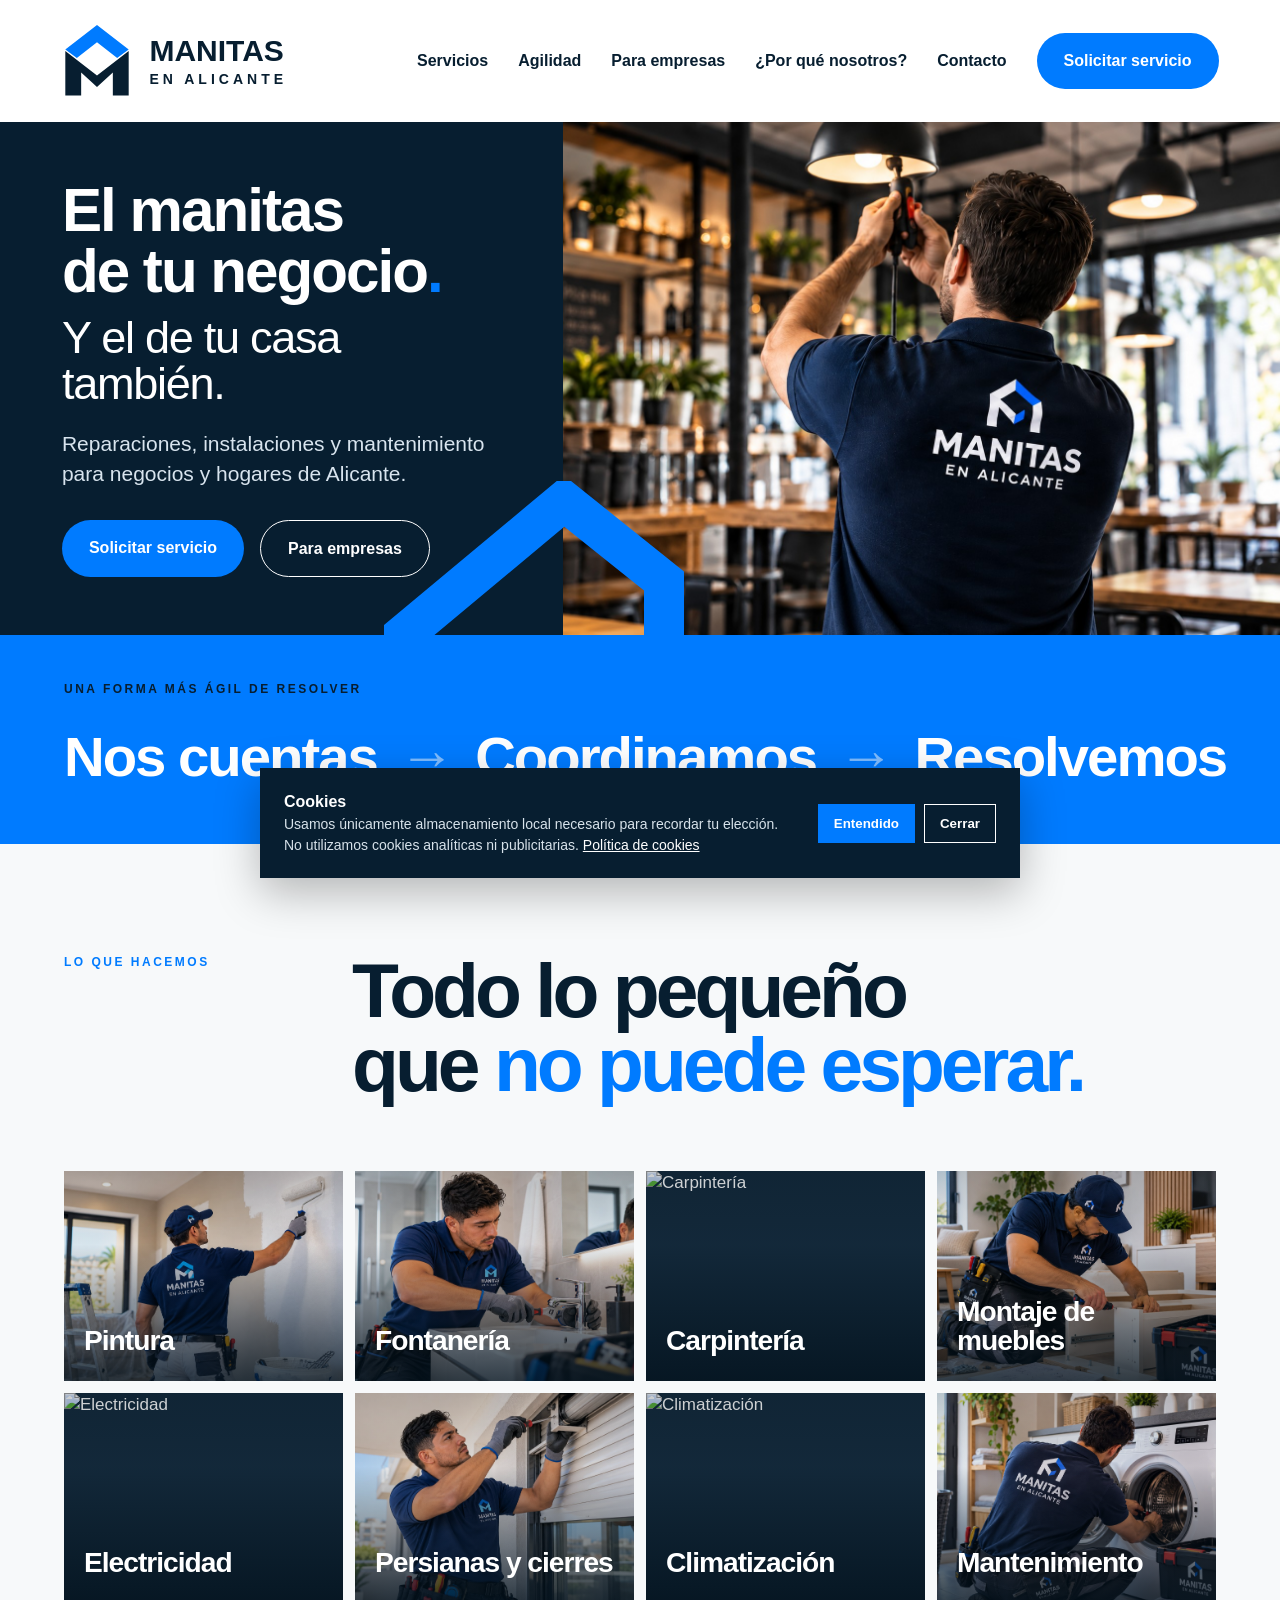
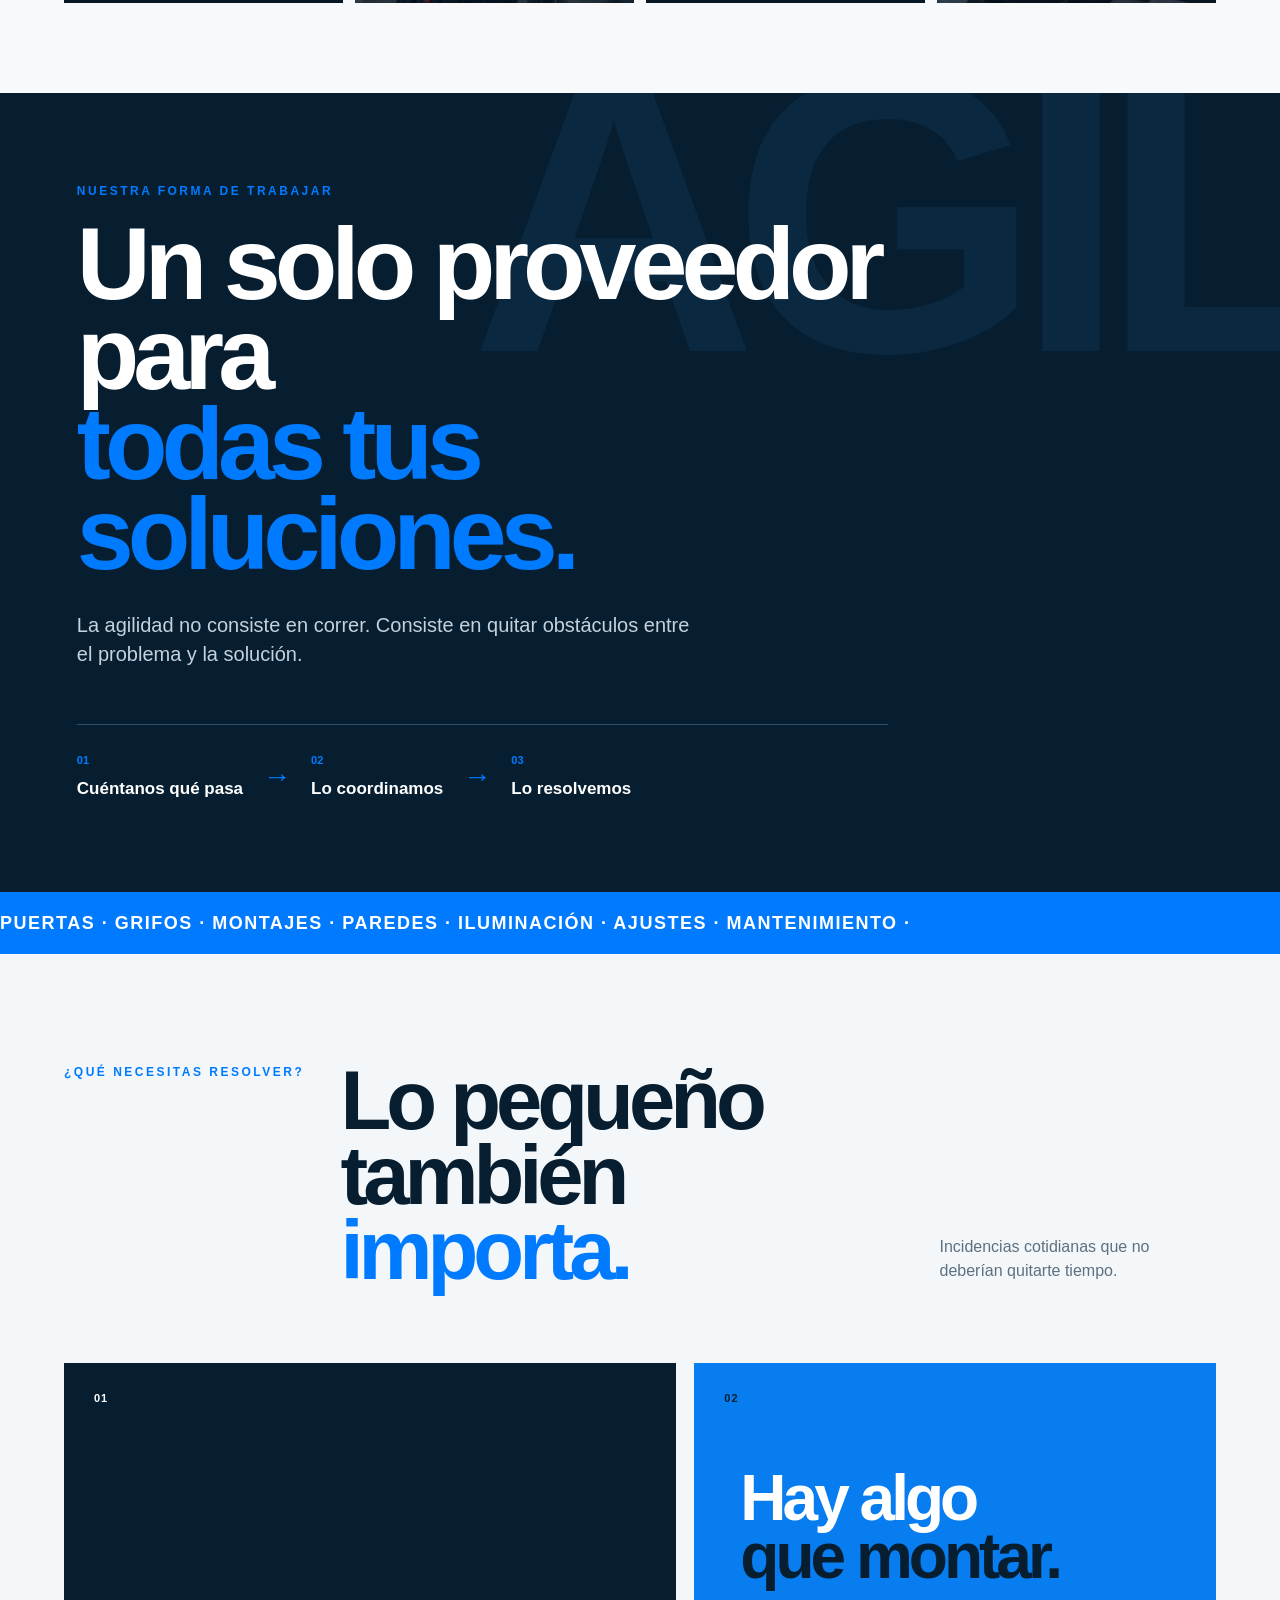
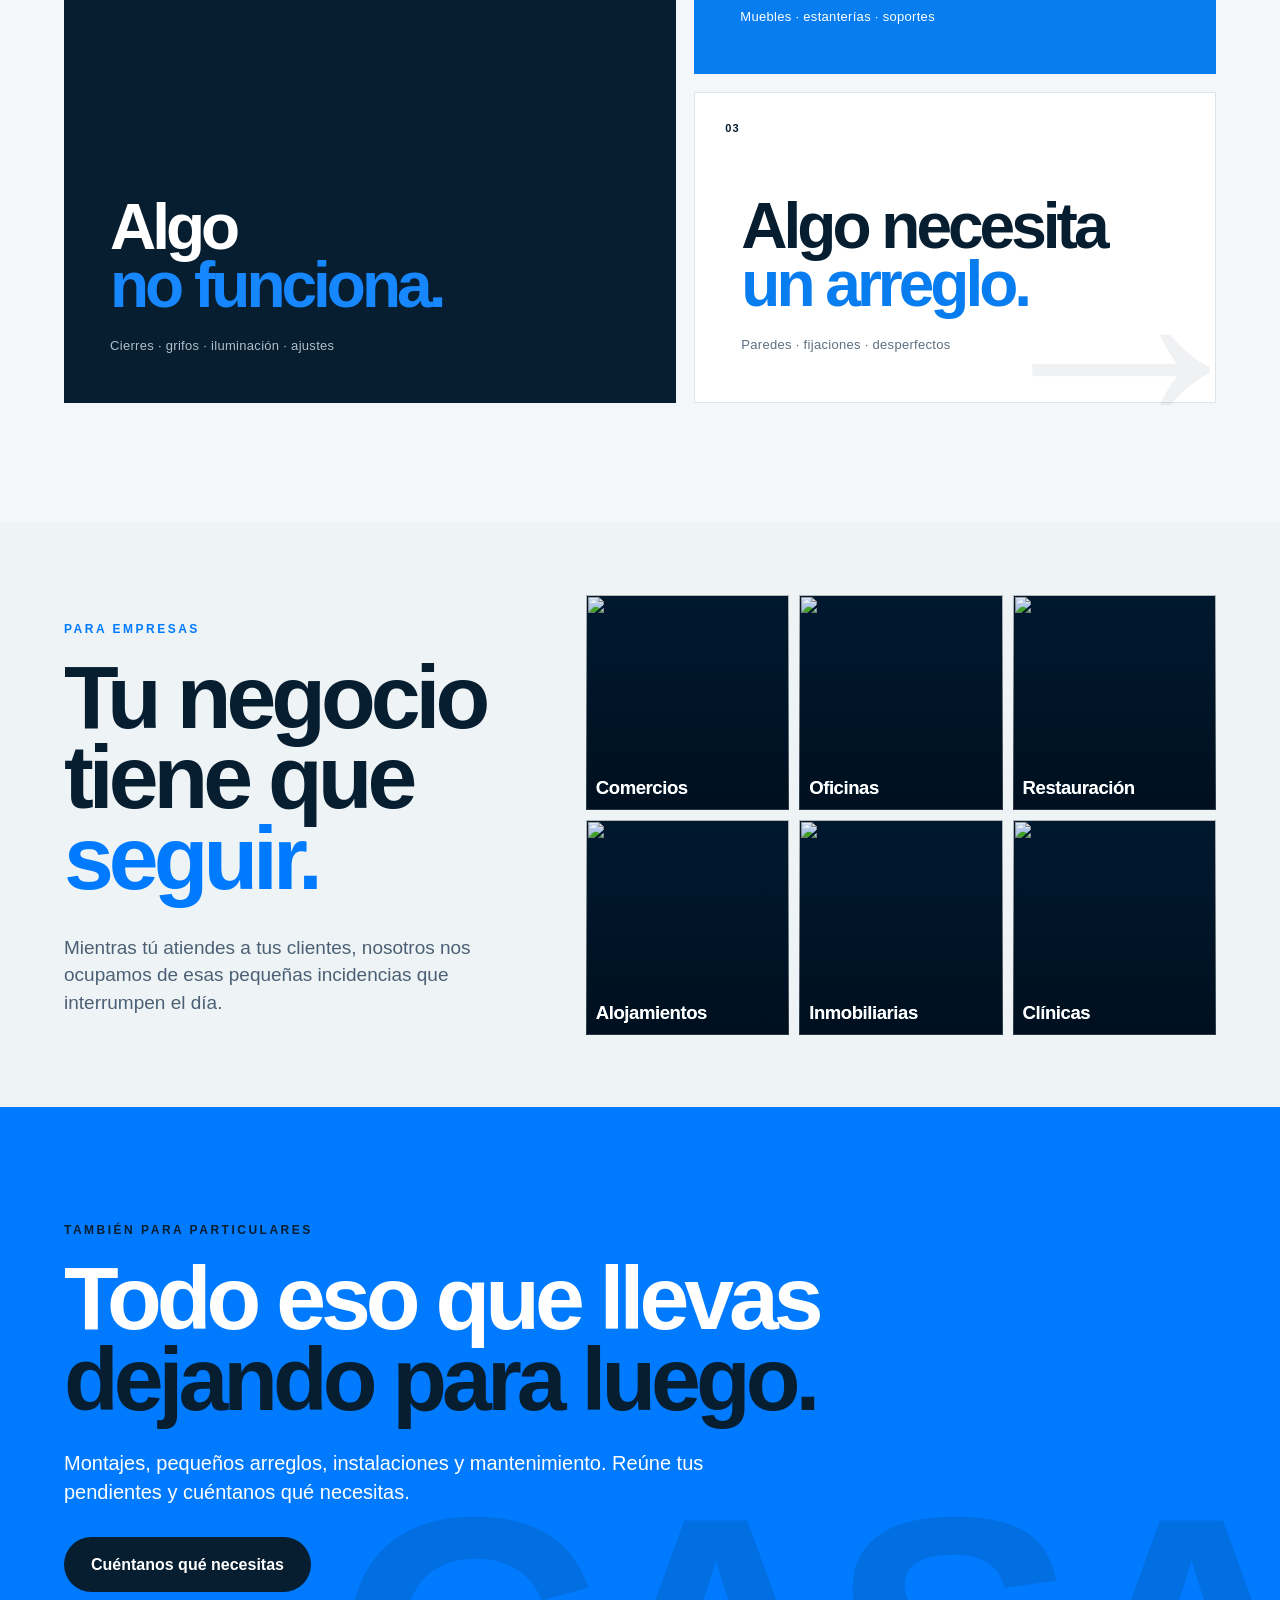
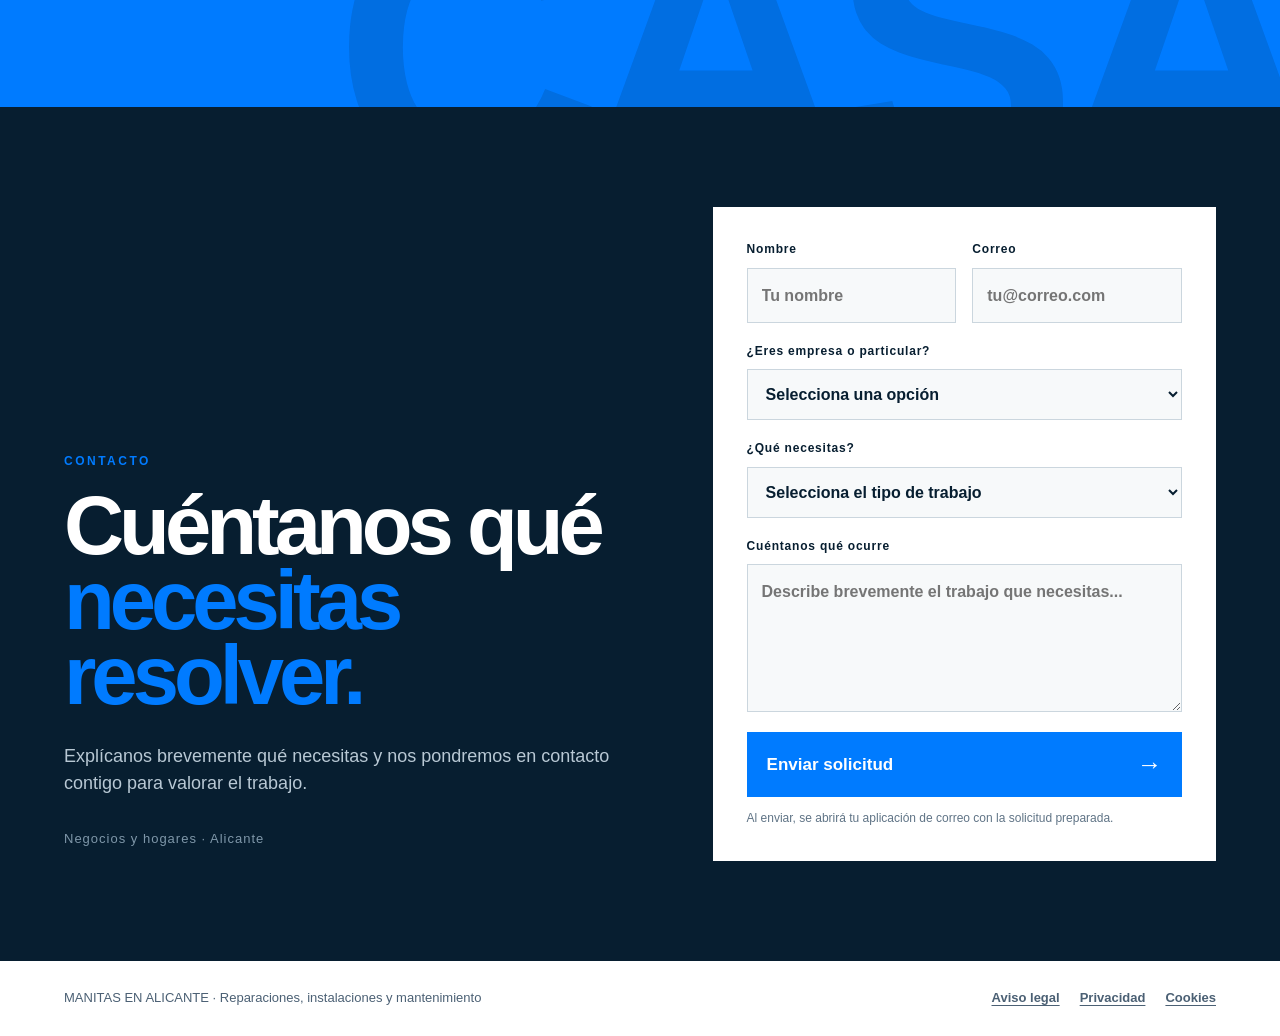
==== commit bd8194b9: "Improve homepage SEO metadata and local service structured data" ====
--- a/index.html
+++ b/index.html
@@ -1,4 +1,4 @@
-<!doctype html><html lang="es"><head><meta charset="utf-8"><meta name="viewport" content="width=device-width,initial-scale=1"><title>Manitas en Alicante</title><meta name="description" content="Reparaciones, instalaciones y mantenimiento para negocios y hogares de Alicante."><link rel="canonical" href="https://manitasenalicante.es/"><meta property="og:title" content="Manitas en Alicante"><meta property="og:description" content="Reparaciones, instalaciones y mantenimiento para negocios y hogares de Alicante."><meta property="og:type" content="website"><meta property="og:locale" content="es_ES"><meta property="og:site_name" content="Manitas en Alicante"><meta property="og:url" content="https://manitasenalicante.es/"><meta property="og:image" content="https://manitasenalicante.es/hero.jpg"><meta name="twitter:card" content="summary_large_image"><meta name="twitter:title" content="Manitas en Alicante"><meta name="twitter:description" content="Reparaciones, instalaciones y mantenimiento para negocios y hogares de Alicante."><meta name="twitter:image" content="https://manitasenalicante.es/hero.jpg"><link rel="stylesheet" href="styles.css?v=20261002-2022"><link rel="icon" type="image/jpeg" href="WhatsApp%20Image%202026-10-02%20at%2019.15.28.jpeg?v=20261002-1915"></head><body><header><a class="brand" href="#inicio"><svg viewBox="0 0 50 50" aria-hidden="true"><path fill="#007bff" d="M3 17 25 0l22 17-8 6-14-11-14 11z"/><path fill="#071e30" d="M3 18v31h11V33l11 10 11-10v16h11V18L25 35z"/></svg><span>MANITAS<small>EN ALICANTE</small></span></a><button class="menu" aria-expanded="false" aria-controls="nav" aria-label="Abrir menú"><span></span><span></span><span></span></button><nav id="nav"><a href="#servicios">Servicios</a><a href="#agilidad">Agilidad</a><a href="#empresas">Para empresas</a><a href="#agilidad">¿Por qué nosotros?</a><a href="#contacto">Contacto</a><a class="button" href="#contacto">Solicitar servicio</a></nav></header><main><section class="hero" id="inicio"><div class="copy"><h1>El manitas<br>de tu negocio<span>.</span><strong>Y el de tu casa también.</strong></h1><p>Reparaciones, instalaciones y mantenimiento para negocios y hogares de Alicante.</p><div class="actions"><a class="button" href="#contacto">Solicitar servicio</a><a class="outline" href="#empresas">Para empresas</a></div></div><div class="hero-photo" role="img" aria-label="Imagen ilustrativa de un trabajador de espaldas con el polo de Manitas en Alicante en un local"></div><svg class="roof" viewBox="0 0 300 170" aria-hidden="true"><path d="M0 170 180 20 280 100v70" fill="none" stroke="#007bff" stroke-width="40"/></svg></section><section class="manifest reveal"><span class="manifest-kicker">UNA FORMA MÁS ÁGIL DE RESOLVER</span><div class="manifest-line"><span>Nos cuentas</span><i>→</i><span>Coordinamos</span><i>→</i><span>Resolvemos</span></div></section>
+<!doctype html><html lang="es"><head><meta charset="utf-8"><meta name="viewport" content="width=device-width,initial-scale=1"><title>Manitas en Alicante | Mantenimiento y reparaciones para empresas</title><meta name="description" content="Mantenimiento, reparaciones e instalaciones para comercios, oficinas, restaurantes y hogares en Alicante. Pintura, fontanería, electricidad y montaje."><link rel="canonical" href="https://manitasenalicante.es/"><meta property="og:title" content="Manitas en Alicante | Mantenimiento y reparaciones para empresas"><meta property="og:description" content="Mantenimiento, reparaciones e instalaciones para comercios, oficinas, restaurantes y hogares en Alicante. Pintura, fontanería, electricidad y montaje."><meta property="og:type" content="website"><meta property="og:locale" content="es_ES"><meta property="og:site_name" content="Manitas en Alicante"><meta property="og:url" content="https://manitasenalicante.es/"><meta property="og:image" content="https://manitasenalicante.es/hero.jpg"><meta name="twitter:card" content="summary_large_image"><meta name="twitter:title" content="Manitas en Alicante | Mantenimiento y reparaciones para empresas"><meta name="twitter:description" content="Mantenimiento, reparaciones e instalaciones para comercios, oficinas, restaurantes y hogares en Alicante. Pintura, fontanería, electricidad y montaje."><meta name="twitter:image" content="https://manitasenalicante.es/hero.jpg"><link rel="stylesheet" href="styles.css?v=20261002-2022"><link rel="icon" type="image/jpeg" href="WhatsApp%20Image%202026-10-02%20at%2019.15.28.jpeg?v=20261002-1915"><script type="application/ld+json">{"@context":"https://schema.org","@type":"HomeAndConstructionBusiness","name":"Manitas en Alicante","url":"https://manitasenalicante.es/","description":"Mantenimiento, reparaciones e instalaciones para comercios, oficinas, restaurantes y hogares en Alicante. Pintura, fontanería, electricidad y montaje.","areaServed":{"@type":"AdministrativeArea","name":"Alicante, España"},"hasOfferCatalog":{"@type":"OfferCatalog","name":"Servicios de mantenimiento y reparaciones","itemListElement":[{"@type":"OfferCatalog","name":"Pintura"},{"@type":"OfferCatalog","name":"Fontanería"},{"@type":"OfferCatalog","name":"Carpintería"},{"@type":"OfferCatalog","name":"Montaje de muebles"},{"@type":"OfferCatalog","name":"Electricidad"},{"@type":"OfferCatalog","name":"Persianas"},{"@type":"OfferCatalog","name":"Climatización"},{"@type":"OfferCatalog","name":"Mantenimiento"}]}}</script></head><body><header><a class="brand" href="#inicio"><svg viewBox="0 0 50 50" aria-hidden="true"><path fill="#007bff" d="M3 17 25 0l22 17-8 6-14-11-14 11z"/><path fill="#071e30" d="M3 18v31h11V33l11 10 11-10v16h11V18L25 35z"/></svg><span>MANITAS<small>EN ALICANTE</small></span></a><button class="menu" aria-expanded="false" aria-controls="nav" aria-label="Abrir menú"><span></span><span></span><span></span></button><nav id="nav"><a href="#servicios">Servicios</a><a href="#agilidad">Agilidad</a><a href="#empresas">Para empresas</a><a href="#agilidad">¿Por qué nosotros?</a><a href="#contacto">Contacto</a><a class="button" href="#contacto">Solicitar servicio</a></nav></header><main><section class="hero" id="inicio"><div class="copy"><h1>El manitas<br>de tu negocio<span>.</span><strong>Y el de tu casa también.</strong></h1><p>Reparaciones, instalaciones y mantenimiento para negocios y hogares de Alicante.</p><div class="actions"><a class="button" href="#contacto">Solicitar servicio</a><a class="outline" href="#empresas">Para empresas</a></div></div><div class="hero-photo" role="img" aria-label="Imagen ilustrativa de un trabajador de espaldas con el polo de Manitas en Alicante en un local"></div><svg class="roof" viewBox="0 0 300 170" aria-hidden="true"><path d="M0 170 180 20 280 100v70" fill="none" stroke="#007bff" stroke-width="40"/></svg></section><section class="manifest reveal"><span class="manifest-kicker">UNA FORMA MÁS ÁGIL DE RESOLVER</span><div class="manifest-line"><span>Nos cuentas</span><i>→</i><span>Coordinamos</span><i>→</i><span>Resolvemos</span></div></section>
 <section class="service-stage" id="servicios"><div class="stage-title reveal"><span>LO QUE HACEMOS</span><h2>Todo lo pequeño<br>que <em>no puede esperar.</em></h2></div><div class="service-mosaic"><a class="service-tile service-tile-1 reveal" href="#servicio-detalle" data-service="pintura" aria-label="Ver servicio de Pintura"><img src="pintura.jpeg?v=20261002-1950" alt="Pintura" loading="lazy"><h3>Pintura</h3><span class="service-arrow" aria-hidden="true">↗</span></a><a class="service-tile service-tile-2 reveal" href="#servicio-detalle" data-service="fontaneria" aria-label="Ver servicio de Fontanería"><img src="fontaneria%20.jpeg?v=20261002-1950" alt="Fontanería" loading="lazy"><h3>Fontanería</h3><span class="service-arrow" aria-hidden="true">↗</span></a><a class="service-tile service-tile-3 reveal" href="#servicio-detalle" data-service="carpinteria" aria-label="Ver servicio de Carpintería"><img src="https://static.wixstatic.com/media/ba8e49_a5c26e7cbcf0414ba04fc69bd98c42b2~mv2.png/v1/fit/w_1000%2Ch_1000%2Cq_90%2Cusm_0.66_1.00_0.01/ba8e49_a5c26e7cbcf0414ba04fc69bd98c42b2~mv2.png" alt="Carpintería" loading="lazy"><h3>Carpintería</h3><span class="service-arrow" aria-hidden="true">↗</span></a><a class="service-tile service-tile-4 reveal" href="#servicio-detalle" data-service="montaje" aria-label="Ver servicio de Montaje de muebles"><img src="montaje.jpeg" alt="Montaje de muebles" loading="lazy"><h3>Montaje de muebles</h3><span class="service-arrow" aria-hidden="true">↗</span></a><a class="service-tile service-tile-5 reveal" href="#servicio-detalle" data-service="electricidad" aria-label="Ver servicio de Electricidad"><img src="https://images.unsplash.com/photo-1758101755915-462eddc23f57?auto=format&fit=crop&w=900&q=82" alt="Electricidad" loading="lazy"><h3>Electricidad</h3><span class="service-arrow" aria-hidden="true">↗</span></a><a class="service-tile service-tile-6 reveal" href="#servicio-detalle" data-service="persianas" aria-label="Ver servicio de Persianas y cierres"><img src="WhatsApp%20Image%202026-10-02%20at%2019.40.26.jpeg" alt="Persianas y cierres" loading="lazy"><h3>Persianas y cierres</h3><span class="service-arrow" aria-hidden="true">↗</span></a><a class="service-tile service-tile-7 reveal" href="#servicio-detalle" data-service="climatizacion" aria-label="Ver servicio de Climatización"><img src="https://s.alicdn.com/%40sc04/kf/H53036f27dbb64a06ba87f0091d76f070z/Low-Power-Consumption-Design-Low-Vibration-Structure-Domestic-Split-Ac-Inverter-Household-Ac-12000btu-Inverter-Air-Conditioner.jpg" alt="Climatización" loading="lazy"><h3>Climatización</h3><span class="service-arrow" aria-hidden="true">↗</span></a><a class="service-tile service-tile-8 reveal" href="#servicio-detalle" data-service="mantenimiento" aria-label="Ver servicio de Mantenimiento"><img src="mantenimientos.jpeg?v=20261002-2006" alt="Mantenimiento" loading="lazy"><h3>Mantenimiento</h3><span class="service-arrow" aria-hidden="true">↗</span></a></div></section><section class="sector-detail service-detail" id="servicio-detalle" hidden><button class="service-close sector-close" type="button" aria-label="Cerrar">×</button><span class="kicker">SERVICIOS</span><h2 id="service-title"></h2><p id="service-text"></p><div class="sector-jobs" id="service-jobs"></div><a class="button" href="#contacto">Solicitar servicio</a></section>
 <section class="agile-stage" id="agilidad"><div class="agile-word" aria-hidden="true">ÁGIL</div><div class="agile-content reveal"><span class="kicker">NUESTRA FORMA DE TRABAJAR</span><h2>Un solo proveedor para<br><em>todas tus soluciones.</em></h2><p>La agilidad no consiste en correr. Consiste en quitar obstáculos entre el problema y la solución.</p><div class="agile-flow"><div><b>01</b><strong>Cuéntanos qué pasa</strong></div><i>→</i><div><b>02</b><strong>Lo coordinamos</strong></div><i>→</i><div><b>03</b><strong>Lo resolvemos</strong></div></div></div></section>
 <section class="problem-ticker"><div>PUERTAS · GRIFOS · MONTAJES · PAREDES · ILUMINACIÓN · AJUSTES · MANTENIMIENTO · </div></section>
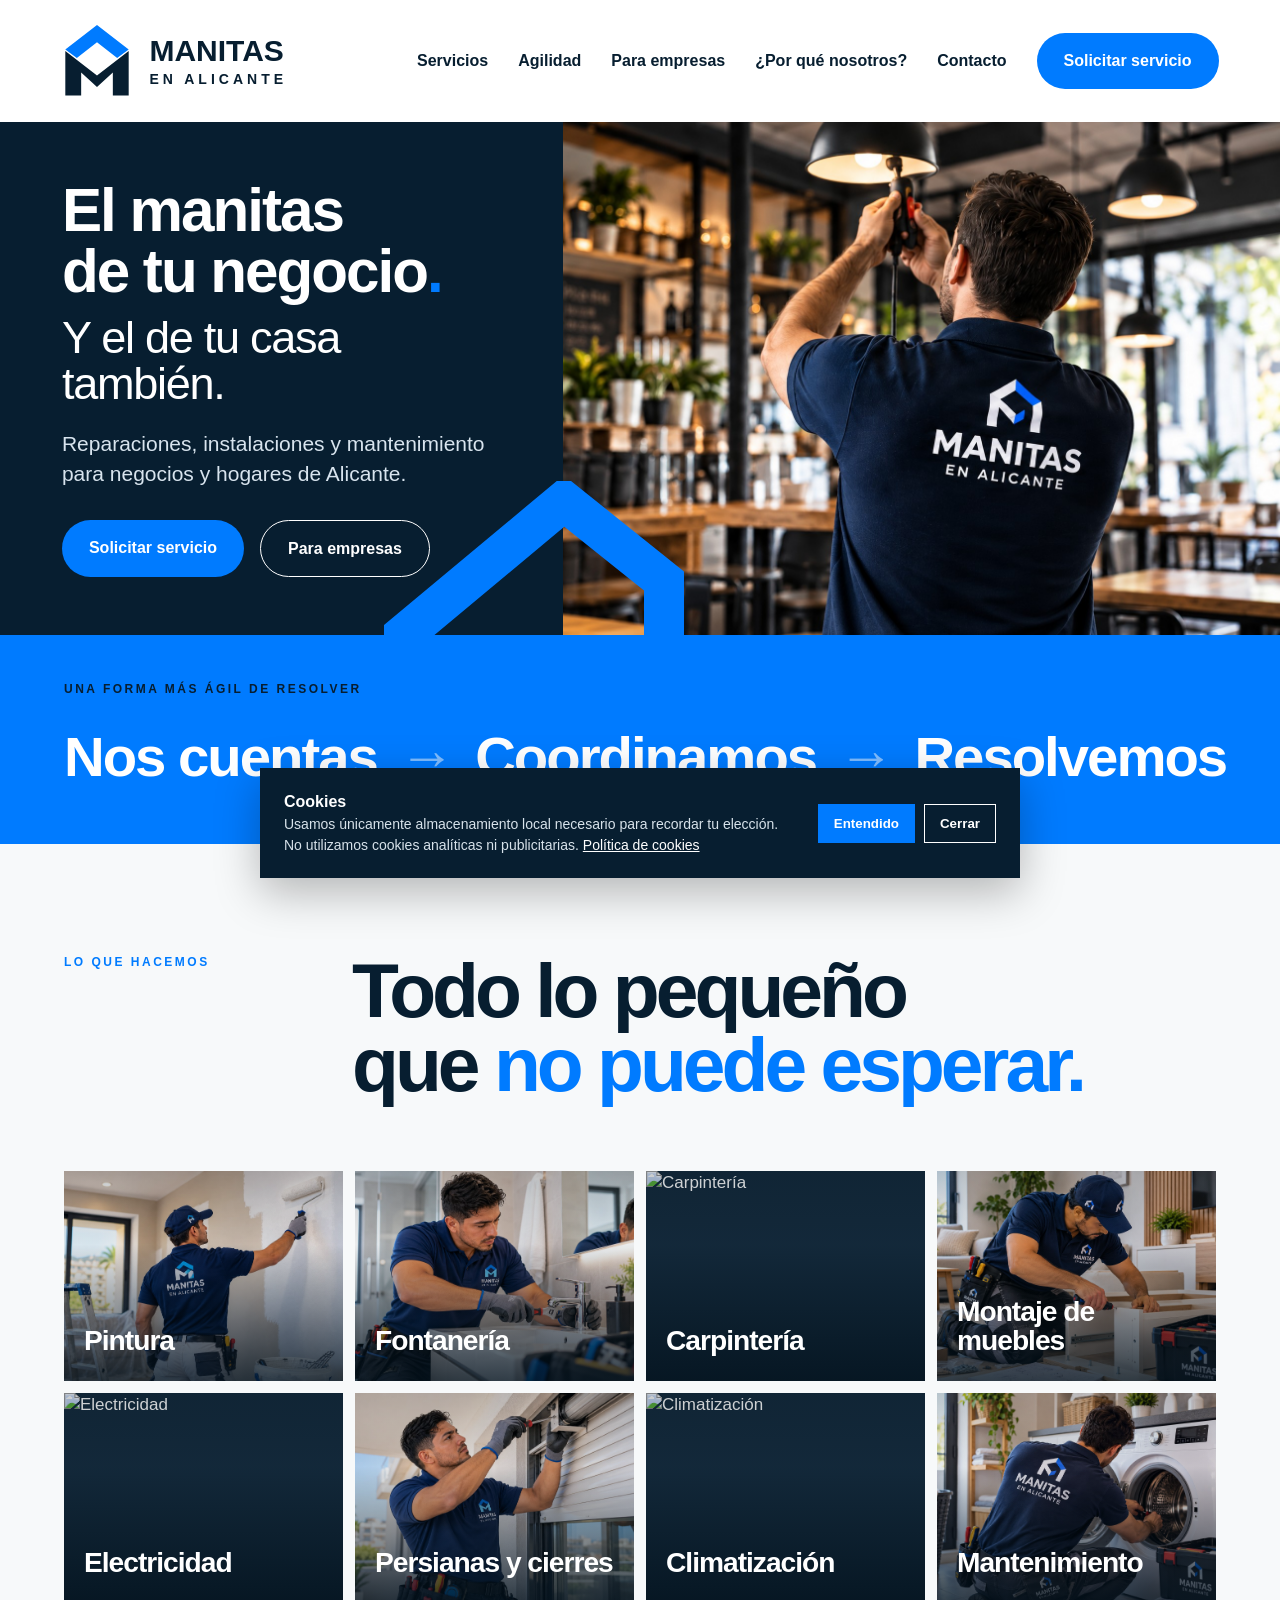
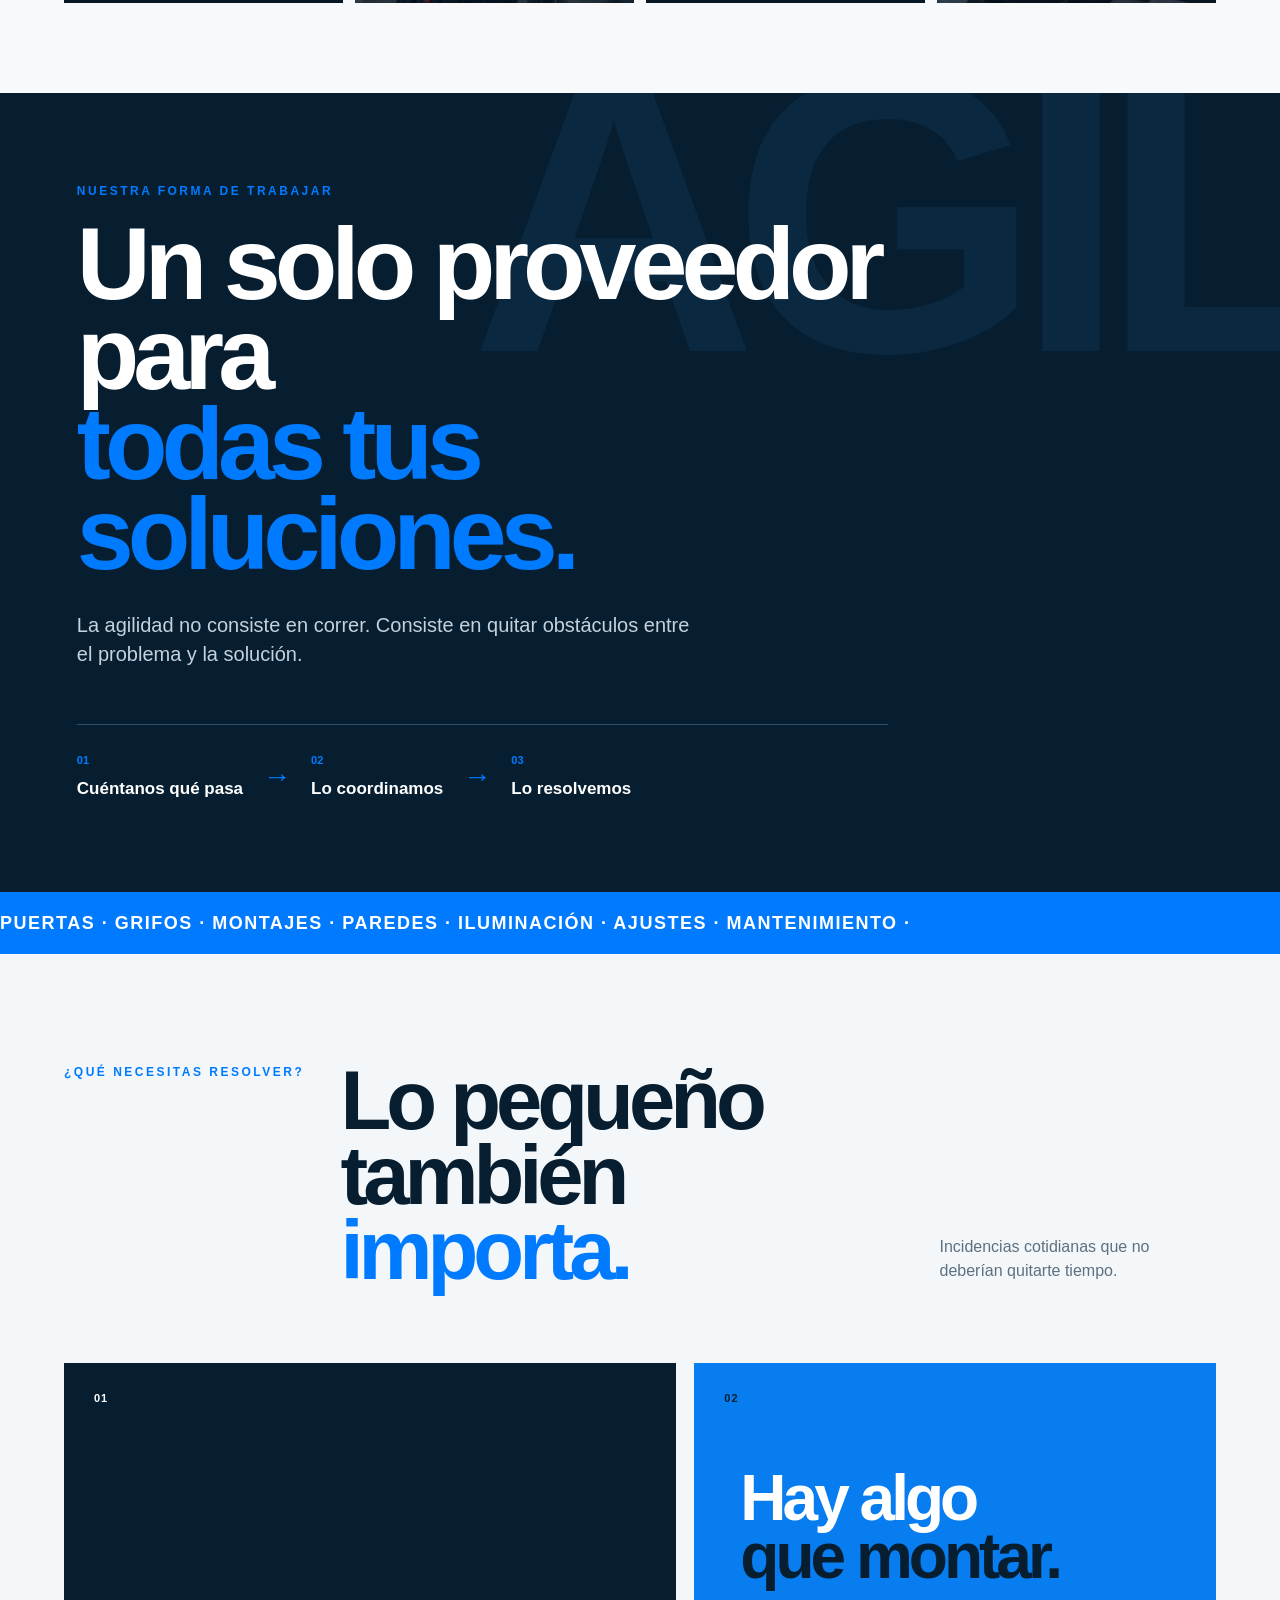
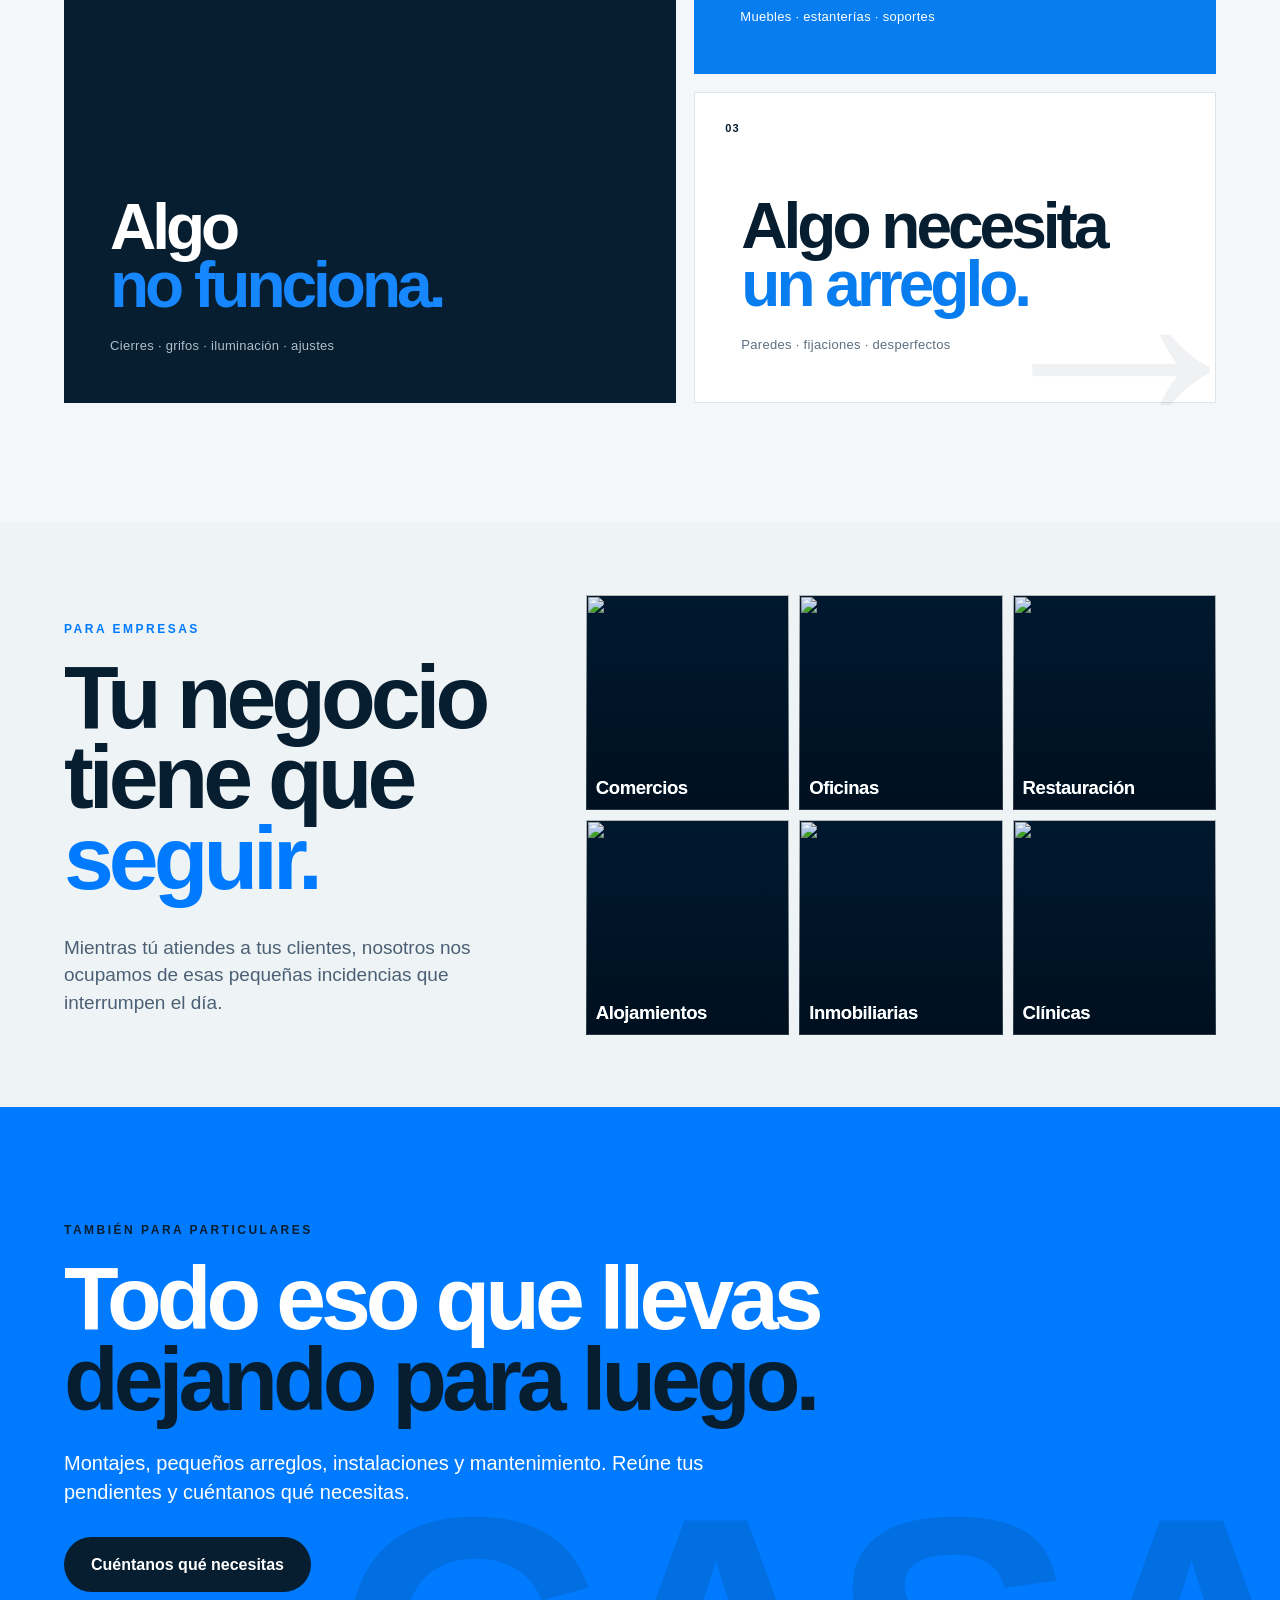
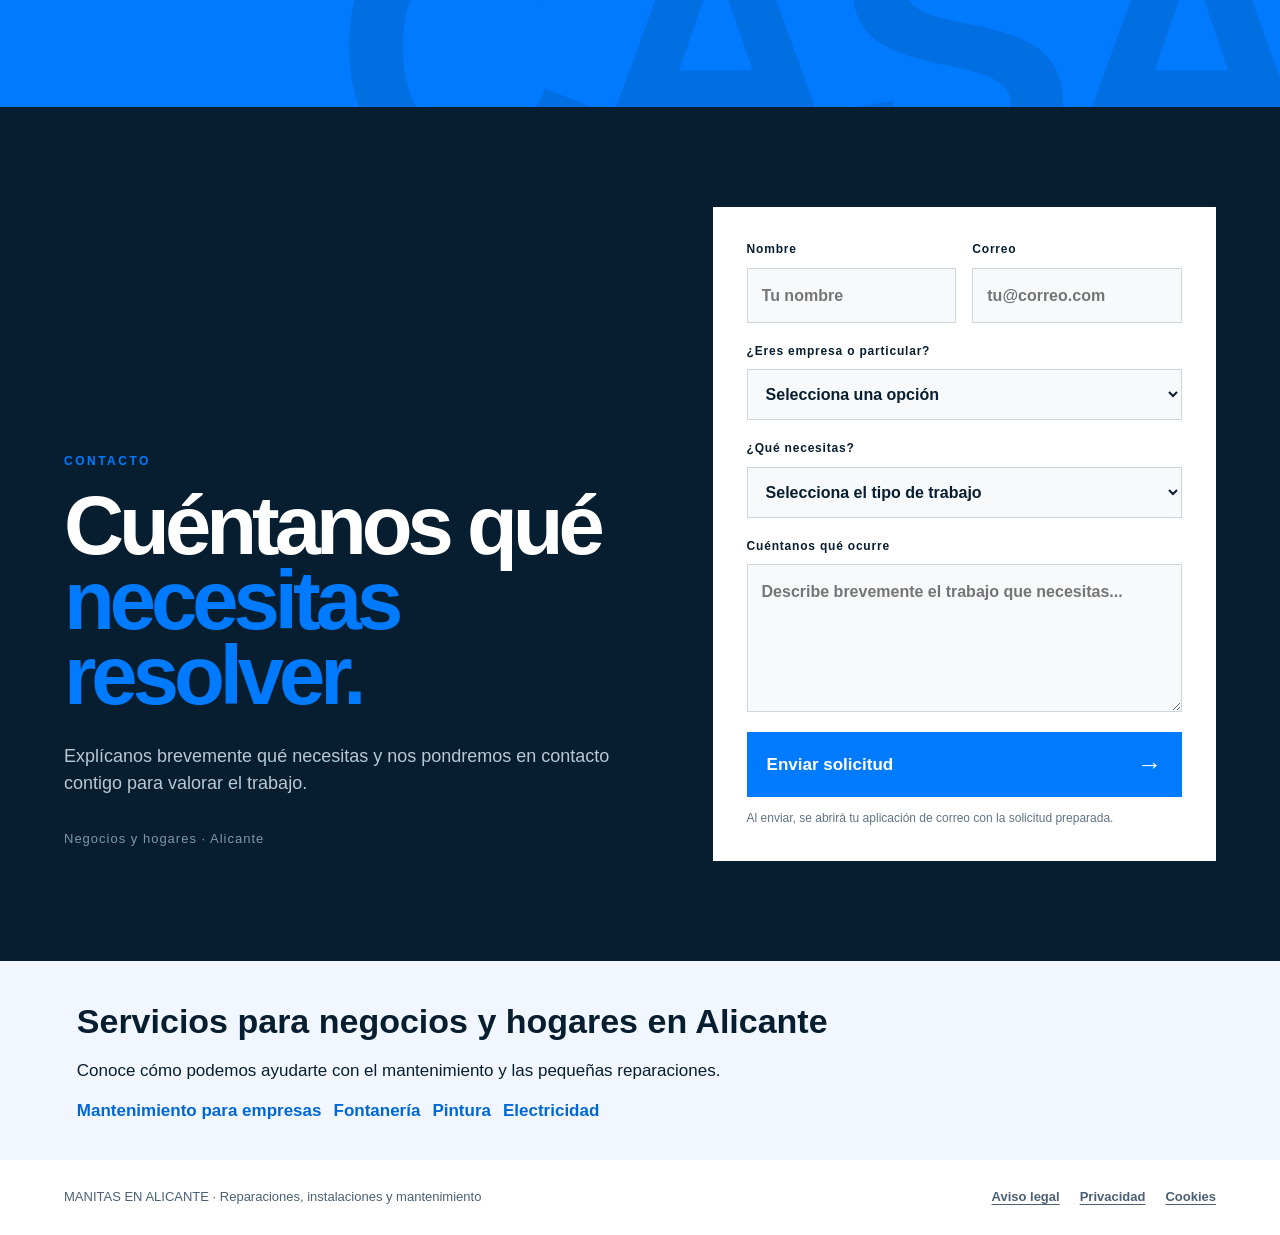
==== commit 9bdb5ac5: "SEO: enlazar páginas especializadas desde portada sin alterar servicios interactivos" ====
--- a/index.html
+++ b/index.html
@@ -1,6 +1,6 @@
-<!doctype html><html lang="es"><head><meta charset="utf-8"><meta name="viewport" content="width=device-width,initial-scale=1"><title>Manitas en Alicante | Mantenimiento y reparaciones para empresas</title><meta name="description" content="Mantenimiento, reparaciones e instalaciones para comercios, oficinas, restaurantes y hogares en Alicante. Pintura, fontanería, electricidad y montaje."><link rel="canonical" href="https://manitasenalicante.es/"><meta property="og:title" content="Manitas en Alicante | Mantenimiento y reparaciones para empresas"><meta property="og:description" content="Mantenimiento, reparaciones e instalaciones para comercios, oficinas, restaurantes y hogares en Alicante. Pintura, fontanería, electricidad y montaje."><meta property="og:type" content="website"><meta property="og:locale" content="es_ES"><meta property="og:site_name" content="Manitas en Alicante"><meta property="og:url" content="https://manitasenalicante.es/"><meta property="og:image" content="https://manitasenalicante.es/hero.jpg"><meta name="twitter:card" content="summary_large_image"><meta name="twitter:title" content="Manitas en Alicante | Mantenimiento y reparaciones para empresas"><meta name="twitter:description" content="Mantenimiento, reparaciones e instalaciones para comercios, oficinas, restaurantes y hogares en Alicante. Pintura, fontanería, electricidad y montaje."><meta name="twitter:image" content="https://manitasenalicante.es/hero.jpg"><link rel="stylesheet" href="styles.css?v=20261002-2022"><link rel="icon" type="image/jpeg" href="WhatsApp%20Image%202026-10-02%20at%2019.15.28.jpeg?v=20261002-1915"><script type="application/ld+json">{"@context":"https://schema.org","@type":"HomeAndConstructionBusiness","name":"Manitas en Alicante","url":"https://manitasenalicante.es/","description":"Mantenimiento, reparaciones e instalaciones para comercios, oficinas, restaurantes y hogares en Alicante. Pintura, fontanería, electricidad y montaje.","areaServed":{"@type":"AdministrativeArea","name":"Alicante, España"},"hasOfferCatalog":{"@type":"OfferCatalog","name":"Servicios de mantenimiento y reparaciones","itemListElement":[{"@type":"OfferCatalog","name":"Pintura"},{"@type":"OfferCatalog","name":"Fontanería"},{"@type":"OfferCatalog","name":"Carpintería"},{"@type":"OfferCatalog","name":"Montaje de muebles"},{"@type":"OfferCatalog","name":"Electricidad"},{"@type":"OfferCatalog","name":"Persianas"},{"@type":"OfferCatalog","name":"Climatización"},{"@type":"OfferCatalog","name":"Mantenimiento"}]}}</script></head><body><header><a class="brand" href="#inicio"><svg viewBox="0 0 50 50" aria-hidden="true"><path fill="#007bff" d="M3 17 25 0l22 17-8 6-14-11-14 11z"/><path fill="#071e30" d="M3 18v31h11V33l11 10 11-10v16h11V18L25 35z"/></svg><span>MANITAS<small>EN ALICANTE</small></span></a><button class="menu" aria-expanded="false" aria-controls="nav" aria-label="Abrir menú"><span></span><span></span><span></span></button><nav id="nav"><a href="#servicios">Servicios</a><a href="#agilidad">Agilidad</a><a href="#empresas">Para empresas</a><a href="#agilidad">¿Por qué nosotros?</a><a href="#contacto">Contacto</a><a class="button" href="#contacto">Solicitar servicio</a></nav></header><main><section class="hero" id="inicio"><div class="copy"><h1>El manitas<br>de tu negocio<span>.</span><strong>Y el de tu casa también.</strong></h1><p>Reparaciones, instalaciones y mantenimiento para negocios y hogares de Alicante.</p><div class="actions"><a class="button" href="#contacto">Solicitar servicio</a><a class="outline" href="#empresas">Para empresas</a></div></div><div class="hero-photo" role="img" aria-label="Imagen ilustrativa de un trabajador de espaldas con el polo de Manitas en Alicante en un local"></div><svg class="roof" viewBox="0 0 300 170" aria-hidden="true"><path d="M0 170 180 20 280 100v70" fill="none" stroke="#007bff" stroke-width="40"/></svg></section><section class="manifest reveal"><span class="manifest-kicker">UNA FORMA MÁS ÁGIL DE RESOLVER</span><div class="manifest-line"><span>Nos cuentas</span><i>→</i><span>Coordinamos</span><i>→</i><span>Resolvemos</span></div></section>
+<!doctype html><html lang="es"><head><meta charset="utf-8"><meta name="viewport" content="width=device-width,initial-scale=1"><title>Manitas en Alicante | Mantenimiento y reparaciones para empresas</title><meta name="description" content="Mantenimiento y reparaciones para negocios en Alicante: comercios, oficinas, restaurantes y alojamientos. Pintura, fontanería, electricidad y más."><link rel="canonical" href="https://manitasenalicante.es/"><meta property="og:title" content="Manitas en Alicante | Mantenimiento y reparaciones para empresas"><meta property="og:description" content="Mantenimiento y reparaciones para negocios en Alicante: comercios, oficinas, restaurantes y alojamientos. Pintura, fontanería, electricidad y más."><meta property="og:type" content="website"><meta property="og:locale" content="es_ES"><meta property="og:site_name" content="Manitas en Alicante"><meta property="og:url" content="https://manitasenalicante.es/"><meta property="og:image" content="https://manitasenalicante.es/hero.jpg"><meta name="twitter:card" content="summary_large_image"><meta name="twitter:title" content="Manitas en Alicante | Mantenimiento y reparaciones para empresas"><meta name="twitter:description" content="Mantenimiento y reparaciones para negocios en Alicante: comercios, oficinas, restaurantes y alojamientos. Pintura, fontanería, electricidad y más."><meta name="twitter:image" content="https://manitasenalicante.es/hero.jpg"><link rel="stylesheet" href="styles.css?v=20261002-2022"><link rel="icon" type="image/jpeg" href="WhatsApp%20Image%202026-10-02%20at%2019.15.28.jpeg?v=20261002-1915"><script type="application/ld+json">{"@context":"https://schema.org","@type":"HomeAndConstructionBusiness","name":"Manitas en Alicante","url":"https://manitasenalicante.es/","description":"Mantenimiento y reparaciones para negocios en Alicante: comercios, oficinas, restaurantes y alojamientos. Pintura, fontanería, electricidad y más.","areaServed":{"@type":"AdministrativeArea","name":"Alicante, España"},"hasOfferCatalog":{"@type":"OfferCatalog","name":"Servicios de mantenimiento y reparaciones","itemListElement":[{"@type":"OfferCatalog","name":"Pintura"},{"@type":"OfferCatalog","name":"Fontanería"},{"@type":"OfferCatalog","name":"Carpintería"},{"@type":"OfferCatalog","name":"Montaje de muebles"},{"@type":"OfferCatalog","name":"Electricidad"},{"@type":"OfferCatalog","name":"Persianas"},{"@type":"OfferCatalog","name":"Climatización"},{"@type":"OfferCatalog","name":"Mantenimiento"}]}}</script><meta name="robots" content="index, follow"><meta name="theme-color" content="#007bff"></head><body><header><a class="brand" href="#inicio"><svg viewBox="0 0 50 50" aria-hidden="true"><path fill="#007bff" d="M3 17 25 0l22 17-8 6-14-11-14 11z"/><path fill="#071e30" d="M3 18v31h11V33l11 10 11-10v16h11V18L25 35z"/></svg><span>MANITAS<small>EN ALICANTE</small></span></a><button class="menu" aria-expanded="false" aria-controls="nav" aria-label="Abrir menú"><span></span><span></span><span></span></button><nav id="nav"><a href="#servicios">Servicios</a><a href="#agilidad">Agilidad</a><a href="#empresas">Para empresas</a><a href="#agilidad">¿Por qué nosotros?</a><a href="#contacto">Contacto</a><a class="button" href="#contacto">Solicitar servicio</a></nav></header><main><section class="hero" id="inicio"><div class="copy"><h1>El manitas<br>de tu negocio<span>.</span><strong>Y el de tu casa también.</strong></h1><p>Reparaciones, instalaciones y mantenimiento para negocios y hogares de Alicante.</p><div class="actions"><a class="button" href="#contacto">Solicitar servicio</a><a class="outline" href="#empresas">Para empresas</a></div></div><div class="hero-photo" role="img" aria-label="Imagen ilustrativa de un trabajador de espaldas con el polo de Manitas en Alicante en un local"></div><svg class="roof" viewBox="0 0 300 170" aria-hidden="true"><path d="M0 170 180 20 280 100v70" fill="none" stroke="#007bff" stroke-width="40"/></svg></section><section class="manifest reveal"><span class="manifest-kicker">UNA FORMA MÁS ÁGIL DE RESOLVER</span><div class="manifest-line"><span>Nos cuentas</span><i>→</i><span>Coordinamos</span><i>→</i><span>Resolvemos</span></div></section>
 <section class="service-stage" id="servicios"><div class="stage-title reveal"><span>LO QUE HACEMOS</span><h2>Todo lo pequeño<br>que <em>no puede esperar.</em></h2></div><div class="service-mosaic"><a class="service-tile service-tile-1 reveal" href="#servicio-detalle" data-service="pintura" aria-label="Ver servicio de Pintura"><img src="pintura.jpeg?v=20261002-1950" alt="Pintura" loading="lazy"><h3>Pintura</h3><span class="service-arrow" aria-hidden="true">↗</span></a><a class="service-tile service-tile-2 reveal" href="#servicio-detalle" data-service="fontaneria" aria-label="Ver servicio de Fontanería"><img src="fontaneria%20.jpeg?v=20261002-1950" alt="Fontanería" loading="lazy"><h3>Fontanería</h3><span class="service-arrow" aria-hidden="true">↗</span></a><a class="service-tile service-tile-3 reveal" href="#servicio-detalle" data-service="carpinteria" aria-label="Ver servicio de Carpintería"><img src="https://static.wixstatic.com/media/ba8e49_a5c26e7cbcf0414ba04fc69bd98c42b2~mv2.png/v1/fit/w_1000%2Ch_1000%2Cq_90%2Cusm_0.66_1.00_0.01/ba8e49_a5c26e7cbcf0414ba04fc69bd98c42b2~mv2.png" alt="Carpintería" loading="lazy"><h3>Carpintería</h3><span class="service-arrow" aria-hidden="true">↗</span></a><a class="service-tile service-tile-4 reveal" href="#servicio-detalle" data-service="montaje" aria-label="Ver servicio de Montaje de muebles"><img src="montaje.jpeg" alt="Montaje de muebles" loading="lazy"><h3>Montaje de muebles</h3><span class="service-arrow" aria-hidden="true">↗</span></a><a class="service-tile service-tile-5 reveal" href="#servicio-detalle" data-service="electricidad" aria-label="Ver servicio de Electricidad"><img src="https://images.unsplash.com/photo-1758101755915-462eddc23f57?auto=format&fit=crop&w=900&q=82" alt="Electricidad" loading="lazy"><h3>Electricidad</h3><span class="service-arrow" aria-hidden="true">↗</span></a><a class="service-tile service-tile-6 reveal" href="#servicio-detalle" data-service="persianas" aria-label="Ver servicio de Persianas y cierres"><img src="WhatsApp%20Image%202026-10-02%20at%2019.40.26.jpeg" alt="Persianas y cierres" loading="lazy"><h3>Persianas y cierres</h3><span class="service-arrow" aria-hidden="true">↗</span></a><a class="service-tile service-tile-7 reveal" href="#servicio-detalle" data-service="climatizacion" aria-label="Ver servicio de Climatización"><img src="https://s.alicdn.com/%40sc04/kf/H53036f27dbb64a06ba87f0091d76f070z/Low-Power-Consumption-Design-Low-Vibration-Structure-Domestic-Split-Ac-Inverter-Household-Ac-12000btu-Inverter-Air-Conditioner.jpg" alt="Climatización" loading="lazy"><h3>Climatización</h3><span class="service-arrow" aria-hidden="true">↗</span></a><a class="service-tile service-tile-8 reveal" href="#servicio-detalle" data-service="mantenimiento" aria-label="Ver servicio de Mantenimiento"><img src="mantenimientos.jpeg?v=20261002-2006" alt="Mantenimiento" loading="lazy"><h3>Mantenimiento</h3><span class="service-arrow" aria-hidden="true">↗</span></a></div></section><section class="sector-detail service-detail" id="servicio-detalle" hidden><button class="service-close sector-close" type="button" aria-label="Cerrar">×</button><span class="kicker">SERVICIOS</span><h2 id="service-title"></h2><p id="service-text"></p><div class="sector-jobs" id="service-jobs"></div><a class="button" href="#contacto">Solicitar servicio</a></section>
 <section class="agile-stage" id="agilidad"><div class="agile-word" aria-hidden="true">ÁGIL</div><div class="agile-content reveal"><span class="kicker">NUESTRA FORMA DE TRABAJAR</span><h2>Un solo proveedor para<br><em>todas tus soluciones.</em></h2><p>La agilidad no consiste en correr. Consiste en quitar obstáculos entre el problema y la solución.</p><div class="agile-flow"><div><b>01</b><strong>Cuéntanos qué pasa</strong></div><i>→</i><div><b>02</b><strong>Lo coordinamos</strong></div><i>→</i><div><b>03</b><strong>Lo resolvemos</strong></div></div></div></section>
 <section class="problem-ticker"><div>PUERTAS · GRIFOS · MONTAJES · PAREDES · ILUMINACIÓN · AJUSTES · MANTENIMIENTO · </div></section>
 <section class="needs-stage"><div class="needs-head reveal"><span class="kicker">¿QUÉ NECESITAS RESOLVER?</span><h2>Lo pequeño también<br><em>importa.</em></h2><p>Incidencias cotidianas que no deberían quitarte tiempo.</p></div><div class="needs-visual"><div class="need need-one reveal"><span>01</span><h3>Algo<br><em>no funciona.</em></h3><p>Cierres · grifos · iluminación · ajustes</p></div><div class="need need-two reveal"><span>02</span><h3>Hay algo<br><em>que montar.</em></h3><p>Muebles · estanterías · soportes</p></div><div class="need need-three reveal"><span>03</span><h3>Algo necesita<br><em>un arreglo.</em></h3><p>Paredes · fijaciones · desperfectos</p></div><div class="needs-mark" aria-hidden="true">→</div></div></section><section class="business-stage" id="empresas"><div class="business-intro reveal"><span class="kicker">PARA EMPRESAS</span><h2>Tu negocio<br>tiene que <em>seguir.</em></h2><p>Mientras tú atiendes a tus clientes, nosotros nos ocupamos de esas pequeñas incidencias que interrumpen el día.</p></div><div class="sector-cloud sector-mosaic reveal"><button type="button" data-sector="comercios" class="sector-tile sector-tile-1"><img src="https://images.unsplash.com/photo-1441986300917-64674bd600d8?auto=format&fit=crop&w=900&q=82" alt="" loading="lazy"><span class="sector-card-icon" aria-hidden="true">↗</span><strong>Comercios</strong></button><button type="button" data-sector="oficinas" class="sector-tile sector-tile-2"><img src="https://images.unsplash.com/photo-1497366754035-f200968a6e72?auto=format&fit=crop&w=900&q=82" alt="" loading="lazy"><span class="sector-card-icon" aria-hidden="true">□</span><strong>Oficinas</strong></button><button type="button" data-sector="restauracion" class="sector-tile sector-tile-3"><img src="https://images.unsplash.com/photo-1517248135467-4c7edcad34c4?auto=format&fit=crop&w=900&q=82" alt="" loading="lazy"><span class="sector-card-icon" aria-hidden="true">●</span><strong>Restauración</strong></button><button type="button" data-sector="alojamientos" class="sector-tile sector-tile-4"><img src="https://images.unsplash.com/photo-1566073771259-6a8506099945?auto=format&fit=crop&w=900&q=82" alt="" loading="lazy"><span class="sector-card-icon" aria-hidden="true">⌂</span><strong>Alojamientos</strong></button><button type="button" data-sector="inmobiliarias" class="sector-tile sector-tile-5"><img src="https://images.unsplash.com/photo-1560518883-ce09059eeffa?auto=format&fit=crop&w=900&q=82" alt="" loading="lazy"><span class="sector-card-icon" aria-hidden="true">◇</span><strong>Inmobiliarias</strong></button><button type="button" data-sector="clinicas" class="sector-tile sector-tile-6"><img src="https://images.unsplash.com/photo-1519494026892-80bbd2d6fd0d?auto=format&fit=crop&w=900&q=82" alt="" loading="lazy"><span class="sector-card-icon" aria-hidden="true">+</span><strong>Clínicas</strong></button></div></section><section class="sector-detail" id="sector-detalle" hidden><button class="sector-close" type="button" aria-label="Cerrar">×</button><span class="sector-symbol" id="sector-symbol" aria-hidden="true"></span><span class="kicker" id="sector-kicker">PARA EMPRESAS</span><h2 id="sector-title"></h2><p id="sector-text"></p><div class="sector-jobs" id="sector-jobs"></div><a class="button" href="#contacto">Solicitar servicio</a></section>
-<section class="home-stage"><div class="home-number reveal">CASA</div><div class="home-copy reveal"><span class="kicker">TAMBIÉN PARA PARTICULARES</span><h2>Todo eso que llevas<br><em>dejando para luego.</em></h2><p>Montajes, pequeños arreglos, instalaciones y mantenimiento. Reúne tus pendientes y cuéntanos qué necesitas.</p><a class="button dark" href="#contacto">Cuéntanos qué necesitas</a></div></section><section class="contact contact-stage" id="contacto"><div class="contact-copy reveal"><span class="kicker">CONTACTO</span><h2>Cuéntanos qué<br><em>necesitas resolver.</em></h2><p>Explícanos brevemente qué necesitas y nos pondremos en contacto contigo para valorar el trabajo.</p><p class="contact-place">Negocios y hogares · Alicante</p></div><form class="contact-form reveal" action="mailto:juanjoseavilagcbs@gmail.com" method="post" enctype="text/plain"><div class="form-row"><label>Nombre<input type="text" name="Nombre" autocomplete="name" required placeholder="Tu nombre"></label><label>Correo<input type="email" name="Correo" autocomplete="email" required placeholder="tu@correo.com"></label></div><label>¿Eres empresa o particular?<select name="Tipo de cliente" required><option value="" selected disabled>Selecciona una opción</option><option>Empresa</option><option>Particular</option></select></label><label>¿Qué necesitas?<select name="Necesidad" required><option value="" selected disabled>Selecciona el tipo de trabajo</option><option>Reparación</option><option>Instalación o montaje</option><option>Mantenimiento</option><option>Otro</option></select></label><label>Cuéntanos qué ocurre<textarea name="Descripción" rows="5" required placeholder="Describe brevemente el trabajo que necesitas..."></textarea></label><button type="submit">Enviar solicitud <span>→</span></button><small>Al enviar, se abrirá tu aplicación de correo con la solicitud preparada.</small></form></section></main><footer><span>MANITAS EN ALICANTE · Reparaciones, instalaciones y mantenimiento</span><nav class="legal-links" aria-label="Información legal"><a href="aviso-legal.html">Aviso legal</a><a href="privacidad.html">Privacidad</a><a href="cookies.html">Cookies</a></nav></footer><aside class="cookie-banner" id="cookie-banner" aria-label="Aviso de cookies"><p><strong>Cookies</strong><br>Usamos únicamente almacenamiento local necesario para recordar tu elección. No utilizamos cookies analíticas ni publicitarias. <a href="cookies.html">Política de cookies</a></p><div><button type="button" id="cookie-ok">Entendido</button><button type="button" id="cookie-close">Cerrar</button></div></aside><script>const b=document.querySelector('.menu'),n=document.querySelector('nav');b.onclick=()=>{let o=b.getAttribute('aria-expanded')==='true';b.setAttribute('aria-expanded',!o);b.setAttribute('aria-label',o?'Abrir menú':'Cerrar menú');n.classList.toggle('open',!o)};n.querySelectorAll('a').forEach(a=>a.onclick=()=>{n.classList.remove('open');b.setAttribute('aria-expanded','false')});const io=new IntersectionObserver(es=>es.forEach(e=>{if(e.isIntersecting)e.target.classList.add("visible")}),{threshold:.12});document.querySelectorAll(".reveal").forEach(e=>io.observe(e));const serviceData={pintura:{s:"✦",t:"Pintura",p:"Pequeños trabajos de pintura y puesta a punto para mantener tus espacios cuidados.",j:["Retoques y reparación de paredes","Pintura de habitaciones y zonas concretas","Tapado de marcas y pequeños desperfectos","Puesta a punto de locales y viviendas"]},fontaneria:{s:"≈",t:"Fontanería",p:"Solucionamos pequeñas incidencias de fontanería que no deberían frenar tu día.",j:["Cambio de grifos y accesorios","Reparación de pequeñas fugas","Sustitución de sifones y mecanismos","Ajustes y pequeñas instalaciones"]},carpinteria:{s:"⌁",t:"Carpintería",p:"Ajustes y pequeñas reparaciones de carpintería para negocios y hogares.",j:["Ajuste de puertas y bisagras","Reparación de pequeños desperfectos","Colocación de baldas y elementos","Ajustes de mobiliario"]},montaje:{s:"⊞",t:"Montaje de muebles",p:"Montamos y dejamos listo el mobiliario que necesitas instalar.",j:["Montaje de muebles","Estanterías y almacenaje","Mesas, escritorios y mobiliario auxiliar","Fijación y ajuste de muebles"]},electricidad:{s:"ϟ",t:"Electricidad",p:"Pequeños trabajos eléctricos e instalaciones para mantener tus espacios operativos.",j:["Cambio de enchufes e interruptores","Instalación y sustitución de luminarias","Colocación de lámparas y apliques","Pequeñas incidencias eléctricas"]},persianas:{s:"▤",t:"Persianas y cierres",p:"Ajustamos y reparamos persianas y cierres para recuperar su funcionamiento.",j:["Ajuste de persianas","Cambio de cintas y accesorios","Pequeñas reparaciones de cierres","Ajuste de mecanismos y herrajes"]},climatizacion:{s:"❄",t:"Climatización",p:"Apoyo en pequeñas tareas relacionadas con climatización y puesta a punto.",j:["Limpieza y mantenimiento básico","Colocación de accesorios","Revisión visual de instalaciones","Apoyo en pequeñas incidencias"]},mantenimiento:{s:"⚒",t:"Mantenimiento",p:"Nos ocupamos de esas pequeñas tareas recurrentes que mantienen tu espacio funcionando.",j:["Revisiones y pequeños arreglos","Mantenimiento preventivo básico","Puesta a punto de locales y viviendas","Resolución de incidencias cotidianas"]}};const svd=document.querySelector("#servicio-detalle"),svt=document.querySelector("#service-title"),svp=document.querySelector("#service-text"),svj=document.querySelector("#service-jobs");document.querySelectorAll(".service-tile[data-service]").forEach(x=>x.onclick=e=>{e.preventDefault();const d=serviceData[x.dataset.service];svd.dataset.service=x.dataset.service;svd.classList.remove("sector-swap");void svd.offsetWidth;svd.classList.add("sector-swap");svt.textContent=d.t;svp.textContent=d.p;svj.innerHTML=d.j.map(v=>"<span>"+v+"</span>").join("");svd.hidden=false;requestAnimationFrame(()=>svd.classList.add("open"));svd.scrollIntoView({behavior:"smooth",block:"center"})});document.querySelector(".service-close").onclick=()=>{svd.classList.remove("open");setTimeout(()=>svd.hidden=true,250)};const sectorData={comercios:{s:"↗",p:"Pequeñas incidencias que afectan al funcionamiento y a la imagen de tu local.",t:"Comercios",j:["Ajustes de puertas, cierres y herrajes","Montaje de estanterías, soportes y mobiliario","Pequeñas reparaciones e iluminación","Mantenimiento y puesta a punto del local"]},oficinas:{s:"□",p:"Resolvemos los pequeños trabajos para que el equipo pueda seguir trabajando sin distracciones.",t:"Oficinas",j:["Montaje y ajuste de mobiliario","Colocación de soportes, cuadros y accesorios","Pequeñas reparaciones y desperfectos","Mantenimiento de espacios de trabajo"]},restauracion:{s:"●",p:"Apoyo para bares, cafeterías y restaurantes cuando aparece una incidencia o hay algo que montar o ajustar.",t:"Restauración",j:["Ajustes de puertas, cierres y mobiliario","Montajes y fijaciones","Pequeñas reparaciones en sala y zonas de trabajo","Mantenimiento general del establecimiento"]},alojamientos:{s:"⌂",p:"Pequeños arreglos y mantenimiento para mantener habitaciones y zonas comunes preparadas para tus huéspedes.",t:"Alojamientos",j:["Ajustes de puertas, persianas y herrajes","Montaje de mobiliario y accesorios","Reparación de pequeños desperfectos","Puesta a punto entre estancias"]},inmobiliarias:{s:"◇",p:"Una solución práctica para pequeñas incidencias en viviendas y locales antes de entregar, alquilar o enseñar un inmueble.",t:"Inmobiliarias",j:["Puesta a punto de viviendas y locales","Montajes, fijaciones y ajustes","Reparación de pequeños desperfectos","Mantenimiento entre inquilinos"]},clinicas:{s:"+",p:"Mantenimiento y pequeños trabajos para conservar espacios profesionales cuidados y operativos.",t:"Clínicas",j:["Ajustes de puertas y mobiliario","Montaje de accesorios y soportes","Pequeñas reparaciones","Mantenimiento de consultas y zonas comunes"]}};const sd=document.querySelector("#sector-detalle"),ss=document.querySelector("#sector-symbol"),st=document.querySelector("#sector-title"),sp=document.querySelector("#sector-text"),sj=document.querySelector("#sector-jobs");document.querySelectorAll(".sector-cloud button").forEach(x=>x.onclick=()=>{const d=sectorData[x.dataset.sector];sd.dataset.sector=x.dataset.sector;ss.textContent=d.s;sd.classList.remove("sector-swap");void sd.offsetWidth;sd.classList.add("sector-swap");st.textContent=d.t;sp.textContent=d.p;sj.innerHTML=d.j.map(v=>"<span>"+v+"</span>").join("");sd.hidden=false;requestAnimationFrame(()=>sd.classList.add("open"));sd.scrollIntoView({behavior:"smooth",block:"center"})});document.querySelector("#sector-detalle .sector-close").onclick=()=>{sd.classList.remove("open");setTimeout(()=>sd.hidden=true,250)};;const cb=document.querySelector("#cookie-banner"),ok=document.querySelector("#cookie-ok"),cc=document.querySelector("#cookie-close");if(localStorage.getItem("manitas-cookie-choice")==="accepted")cb.hidden=true;ok.onclick=()=>{localStorage.setItem("manitas-cookie-choice","accepted");cb.hidden=true};cc.onclick=()=>cb.hidden=true;</script></body></html>
+<section class="home-stage"><div class="home-number reveal">CASA</div><div class="home-copy reveal"><span class="kicker">TAMBIÉN PARA PARTICULARES</span><h2>Todo eso que llevas<br><em>dejando para luego.</em></h2><p>Montajes, pequeños arreglos, instalaciones y mantenimiento. Reúne tus pendientes y cuéntanos qué necesitas.</p><a class="button dark" href="#contacto">Cuéntanos qué necesitas</a></div></section><section class="contact contact-stage" id="contacto"><div class="contact-copy reveal"><span class="kicker">CONTACTO</span><h2>Cuéntanos qué<br><em>necesitas resolver.</em></h2><p>Explícanos brevemente qué necesitas y nos pondremos en contacto contigo para valorar el trabajo.</p><p class="contact-place">Negocios y hogares · Alicante</p></div><form class="contact-form reveal" action="mailto:juanjoseavilagcbs@gmail.com" method="post" enctype="text/plain"><div class="form-row"><label>Nombre<input type="text" name="Nombre" autocomplete="name" required placeholder="Tu nombre"></label><label>Correo<input type="email" name="Correo" autocomplete="email" required placeholder="tu@correo.com"></label></div><label>¿Eres empresa o particular?<select name="Tipo de cliente" required><option value="" selected disabled>Selecciona una opción</option><option>Empresa</option><option>Particular</option></select></label><label>¿Qué necesitas?<select name="Necesidad" required><option value="" selected disabled>Selecciona el tipo de trabajo</option><option>Reparación</option><option>Instalación o montaje</option><option>Mantenimiento</option><option>Otro</option></select></label><label>Cuéntanos qué ocurre<textarea name="Descripción" rows="5" required placeholder="Describe brevemente el trabajo que necesitas..."></textarea></label><button type="submit">Enviar solicitud <span>→</span></button><small>Al enviar, se abrirá tu aplicación de correo con la solicitud preparada.</small></form></section><section aria-label="Servicios especializados en Alicante" style="padding:36px 6%;background:#f2f7ff;color:#071e30"><h2 style="font-size:clamp(24px,3vw,34px);margin:0 0 12px">Servicios para negocios y hogares en Alicante</h2><p style="margin:0 0 16px">Conoce cómo podemos ayudarte con el mantenimiento y las pequeñas reparaciones.</p><div style="display:flex;flex-wrap:wrap;gap:12px"><a style="color:#0067d6;font-weight:700" href="/mantenimiento-empresas-alicante.html">Mantenimiento para empresas</a><a style="color:#0067d6;font-weight:700" href="/fontaneria-alicante.html">Fontanería</a><a style="color:#0067d6;font-weight:700" href="/pintura-alicante.html">Pintura</a><a style="color:#0067d6;font-weight:700" href="/electricidad-alicante.html">Electricidad</a></div></section></main><footer><span>MANITAS EN ALICANTE · Reparaciones, instalaciones y mantenimiento</span><nav class="legal-links" aria-label="Información legal"><a href="aviso-legal.html">Aviso legal</a><a href="privacidad.html">Privacidad</a><a href="cookies.html">Cookies</a></nav></footer><aside class="cookie-banner" id="cookie-banner" aria-label="Aviso de cookies"><p><strong>Cookies</strong><br>Usamos únicamente almacenamiento local necesario para recordar tu elección. No utilizamos cookies analíticas ni publicitarias. <a href="cookies.html">Política de cookies</a></p><div><button type="button" id="cookie-ok">Entendido</button><button type="button" id="cookie-close">Cerrar</button></div></aside><script>const b=document.querySelector('.menu'),n=document.querySelector('nav');b.onclick=()=>{let o=b.getAttribute('aria-expanded')==='true';b.setAttribute('aria-expanded',!o);b.setAttribute('aria-label',o?'Abrir menú':'Cerrar menú');n.classList.toggle('open',!o)};n.querySelectorAll('a').forEach(a=>a.onclick=()=>{n.classList.remove('open');b.setAttribute('aria-expanded','false')});const io=new IntersectionObserver(es=>es.forEach(e=>{if(e.isIntersecting)e.target.classList.add("visible")}),{threshold:.12});document.querySelectorAll(".reveal").forEach(e=>io.observe(e));const serviceData={pintura:{s:"✦",t:"Pintura",p:"Pequeños trabajos de pintura y puesta a punto para mantener tus espacios cuidados.",j:["Retoques y reparación de paredes","Pintura de habitaciones y zonas concretas","Tapado de marcas y pequeños desperfectos","Puesta a punto de locales y viviendas"]},fontaneria:{s:"≈",t:"Fontanería",p:"Solucionamos pequeñas incidencias de fontanería que no deberían frenar tu día.",j:["Cambio de grifos y accesorios","Reparación de pequeñas fugas","Sustitución de sifones y mecanismos","Ajustes y pequeñas instalaciones"]},carpinteria:{s:"⌁",t:"Carpintería",p:"Ajustes y pequeñas reparaciones de carpintería para negocios y hogares.",j:["Ajuste de puertas y bisagras","Reparación de pequeños desperfectos","Colocación de baldas y elementos","Ajustes de mobiliario"]},montaje:{s:"⊞",t:"Montaje de muebles",p:"Montamos y dejamos listo el mobiliario que necesitas instalar.",j:["Montaje de muebles","Estanterías y almacenaje","Mesas, escritorios y mobiliario auxiliar","Fijación y ajuste de muebles"]},electricidad:{s:"ϟ",t:"Electricidad",p:"Pequeños trabajos eléctricos e instalaciones para mantener tus espacios operativos.",j:["Cambio de enchufes e interruptores","Instalación y sustitución de luminarias","Colocación de lámparas y apliques","Pequeñas incidencias eléctricas"]},persianas:{s:"▤",t:"Persianas y cierres",p:"Ajustamos y reparamos persianas y cierres para recuperar su funcionamiento.",j:["Ajuste de persianas","Cambio de cintas y accesorios","Pequeñas reparaciones de cierres","Ajuste de mecanismos y herrajes"]},climatizacion:{s:"❄",t:"Climatización",p:"Apoyo en pequeñas tareas relacionadas con climatización y puesta a punto.",j:["Limpieza y mantenimiento básico","Colocación de accesorios","Revisión visual de instalaciones","Apoyo en pequeñas incidencias"]},mantenimiento:{s:"⚒",t:"Mantenimiento",p:"Nos ocupamos de esas pequeñas tareas recurrentes que mantienen tu espacio funcionando.",j:["Revisiones y pequeños arreglos","Mantenimiento preventivo básico","Puesta a punto de locales y viviendas","Resolución de incidencias cotidianas"]}};const svd=document.querySelector("#servicio-detalle"),svt=document.querySelector("#service-title"),svp=document.querySelector("#service-text"),svj=document.querySelector("#service-jobs");document.querySelectorAll(".service-tile[data-service]").forEach(x=>x.onclick=e=>{e.preventDefault();const d=serviceData[x.dataset.service];svd.dataset.service=x.dataset.service;svd.classList.remove("sector-swap");void svd.offsetWidth;svd.classList.add("sector-swap");svt.textContent=d.t;svp.textContent=d.p;svj.innerHTML=d.j.map(v=>"<span>"+v+"</span>").join("");svd.hidden=false;requestAnimationFrame(()=>svd.classList.add("open"));svd.scrollIntoView({behavior:"smooth",block:"center"})});document.querySelector(".service-close").onclick=()=>{svd.classList.remove("open");setTimeout(()=>svd.hidden=true,250)};const sectorData={comercios:{s:"↗",p:"Pequeñas incidencias que afectan al funcionamiento y a la imagen de tu local.",t:"Comercios",j:["Ajustes de puertas, cierres y herrajes","Montaje de estanterías, soportes y mobiliario","Pequeñas reparaciones e iluminación","Mantenimiento y puesta a punto del local"]},oficinas:{s:"□",p:"Resolvemos los pequeños trabajos para que el equipo pueda seguir trabajando sin distracciones.",t:"Oficinas",j:["Montaje y ajuste de mobiliario","Colocación de soportes, cuadros y accesorios","Pequeñas reparaciones y desperfectos","Mantenimiento de espacios de trabajo"]},restauracion:{s:"●",p:"Apoyo para bares, cafeterías y restaurantes cuando aparece una incidencia o hay algo que montar o ajustar.",t:"Restauración",j:["Ajustes de puertas, cierres y mobiliario","Montajes y fijaciones","Pequeñas reparaciones en sala y zonas de trabajo","Mantenimiento general del establecimiento"]},alojamientos:{s:"⌂",p:"Pequeños arreglos y mantenimiento para mantener habitaciones y zonas comunes preparadas para tus huéspedes.",t:"Alojamientos",j:["Ajustes de puertas, persianas y herrajes","Montaje de mobiliario y accesorios","Reparación de pequeños desperfectos","Puesta a punto entre estancias"]},inmobiliarias:{s:"◇",p:"Una solución práctica para pequeñas incidencias en viviendas y locales antes de entregar, alquilar o enseñar un inmueble.",t:"Inmobiliarias",j:["Puesta a punto de viviendas y locales","Montajes, fijaciones y ajustes","Reparación de pequeños desperfectos","Mantenimiento entre inquilinos"]},clinicas:{s:"+",p:"Mantenimiento y pequeños trabajos para conservar espacios profesionales cuidados y operativos.",t:"Clínicas",j:["Ajustes de puertas y mobiliario","Montaje de accesorios y soportes","Pequeñas reparaciones","Mantenimiento de consultas y zonas comunes"]}};const sd=document.querySelector("#sector-detalle"),ss=document.querySelector("#sector-symbol"),st=document.querySelector("#sector-title"),sp=document.querySelector("#sector-text"),sj=document.querySelector("#sector-jobs");document.querySelectorAll(".sector-cloud button").forEach(x=>x.onclick=()=>{const d=sectorData[x.dataset.sector];sd.dataset.sector=x.dataset.sector;ss.textContent=d.s;sd.classList.remove("sector-swap");void sd.offsetWidth;sd.classList.add("sector-swap");st.textContent=d.t;sp.textContent=d.p;sj.innerHTML=d.j.map(v=>"<span>"+v+"</span>").join("");sd.hidden=false;requestAnimationFrame(()=>sd.classList.add("open"));sd.scrollIntoView({behavior:"smooth",block:"center"})});document.querySelector("#sector-detalle .sector-close").onclick=()=>{sd.classList.remove("open");setTimeout(()=>sd.hidden=true,250)};;const cb=document.querySelector("#cookie-banner"),ok=document.querySelector("#cookie-ok"),cc=document.querySelector("#cookie-close");if(localStorage.getItem("manitas-cookie-choice")==="accepted")cb.hidden=true;ok.onclick=()=>{localStorage.setItem("manitas-cookie-choice","accepted");cb.hidden=true};cc.onclick=()=>cb.hidden=true;</script></body></html>
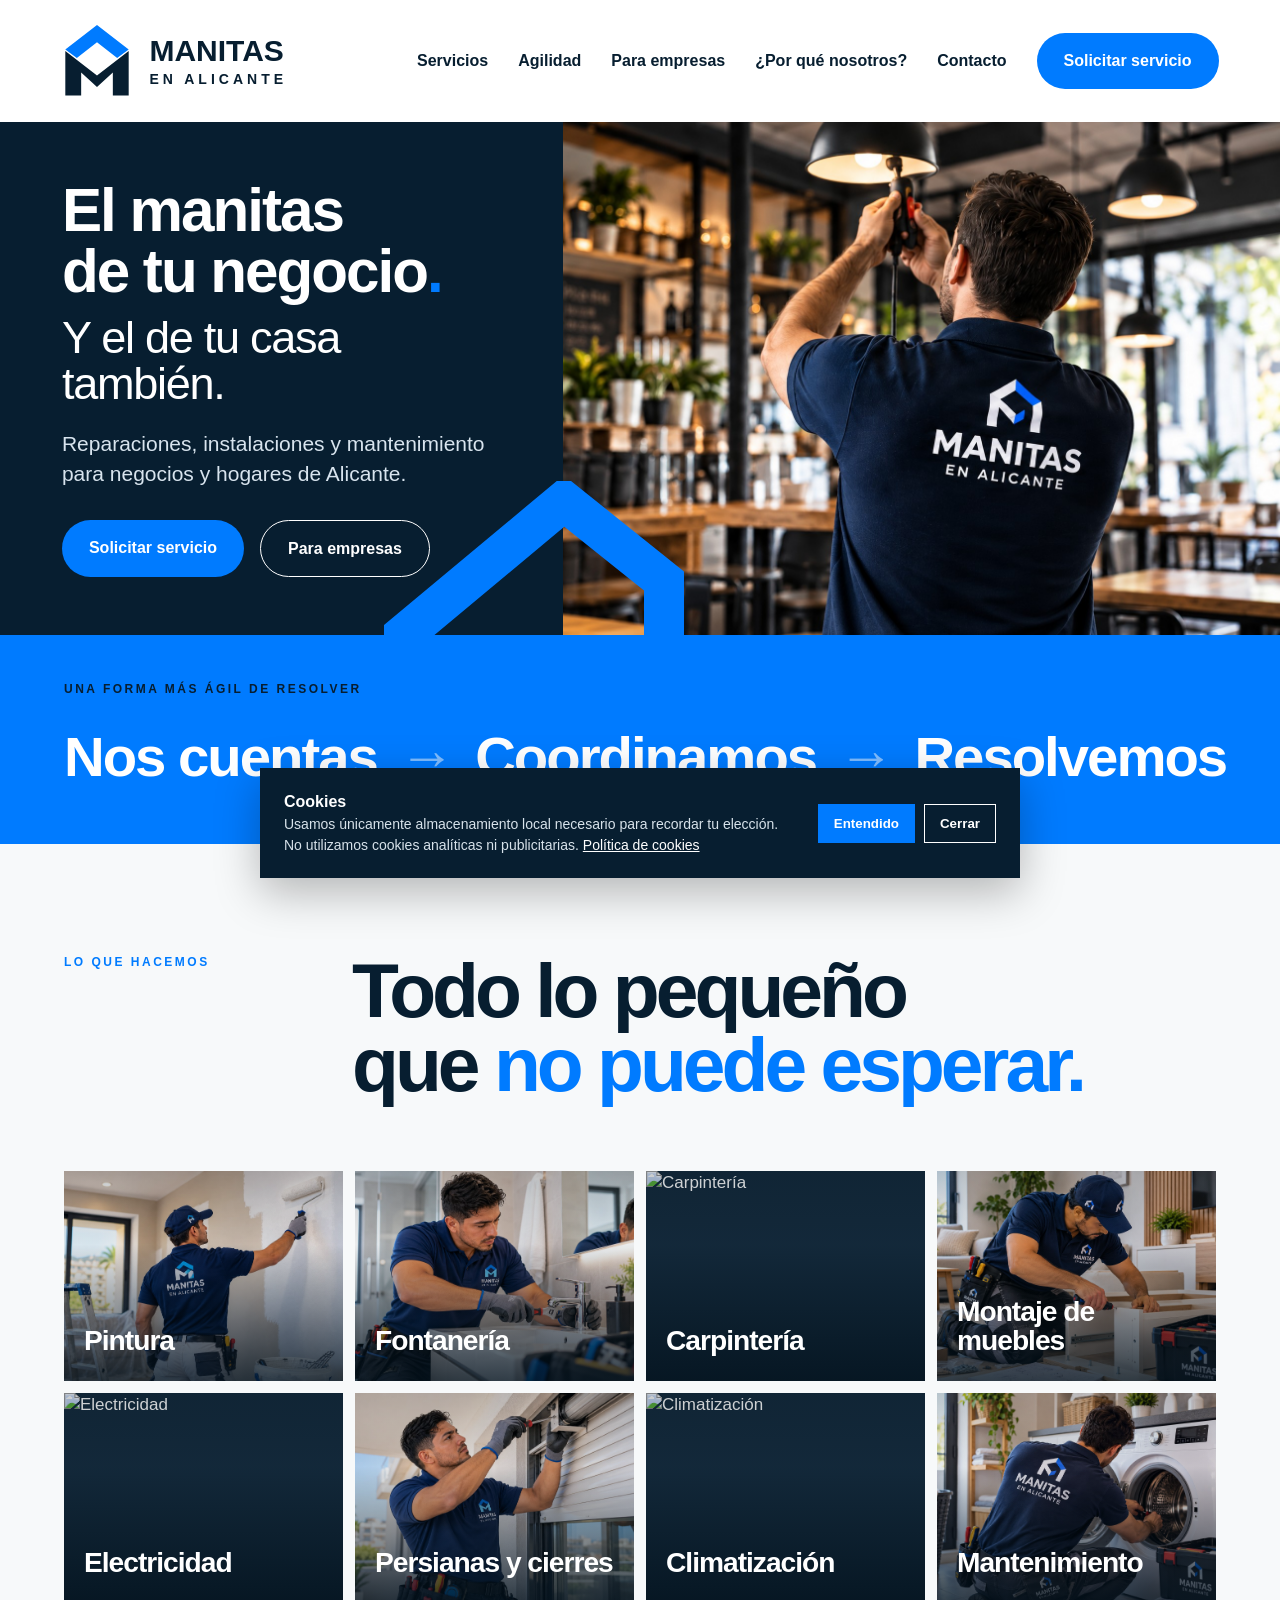
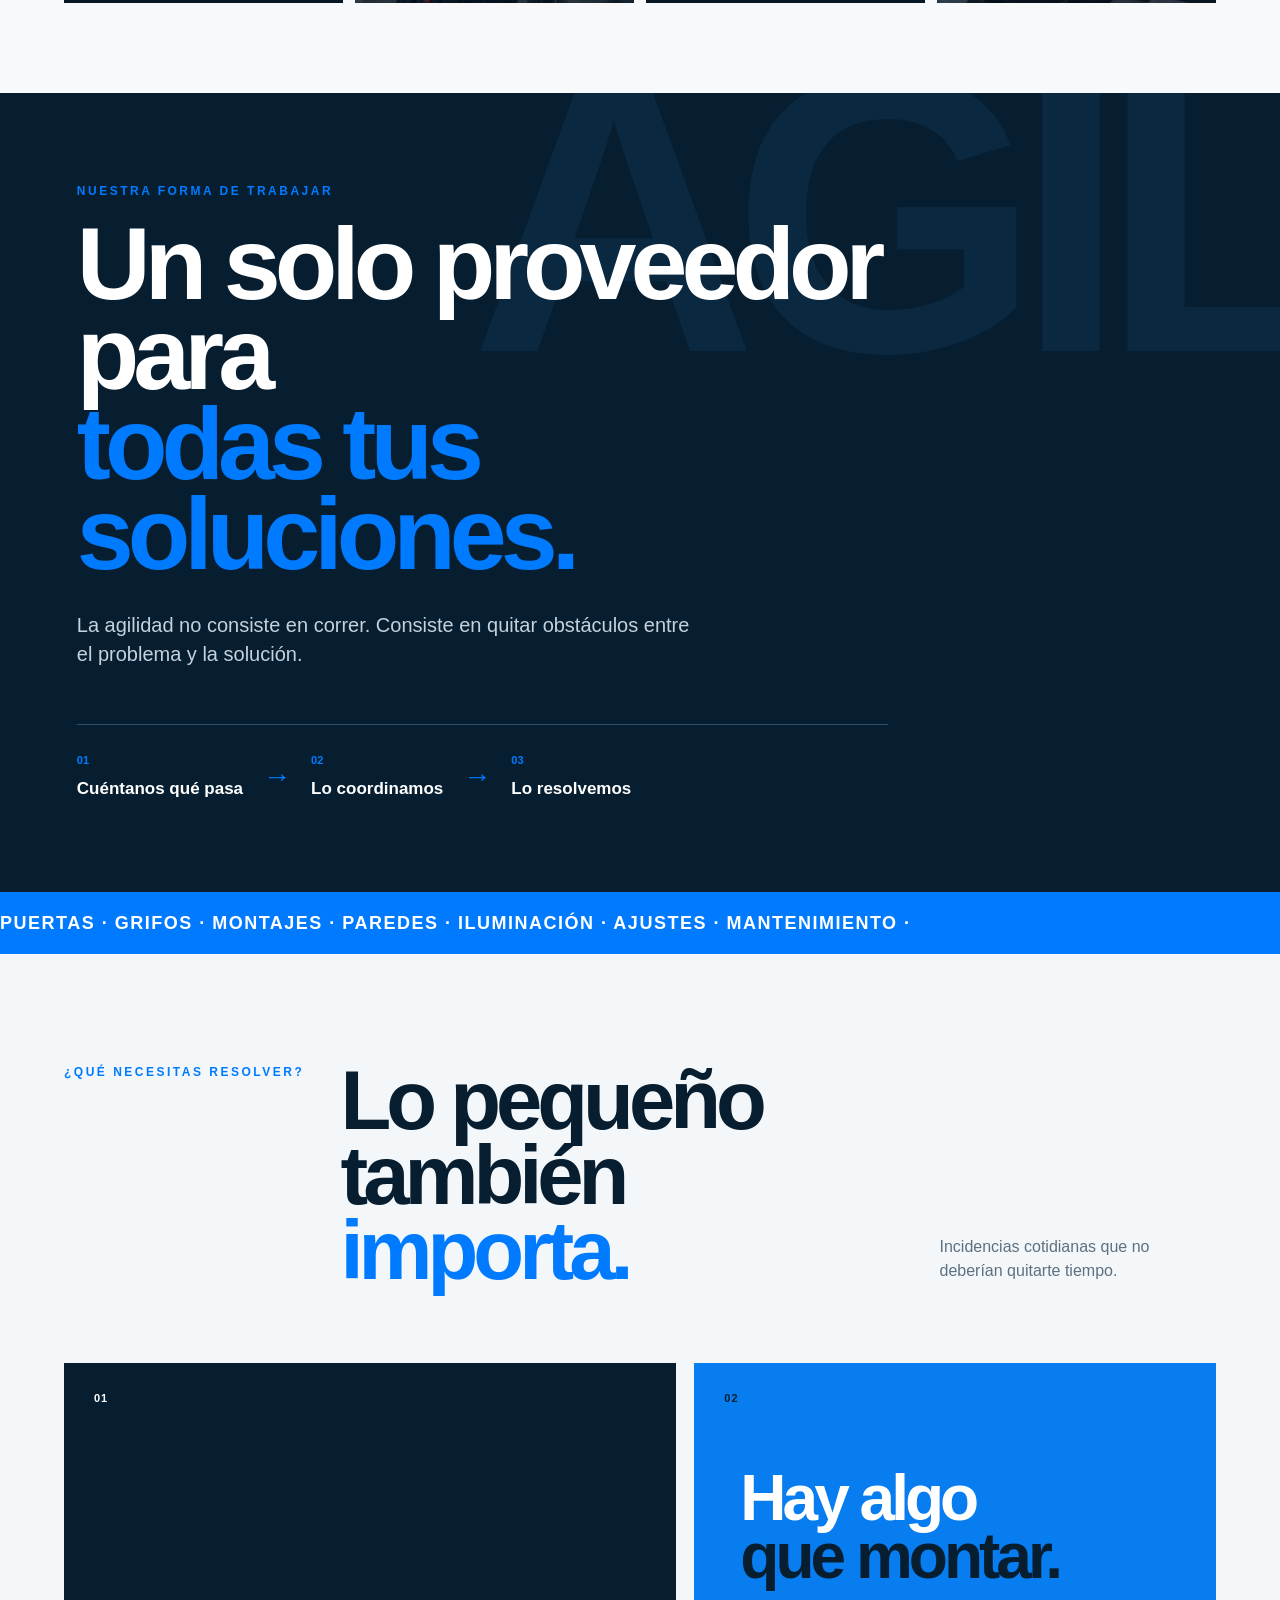
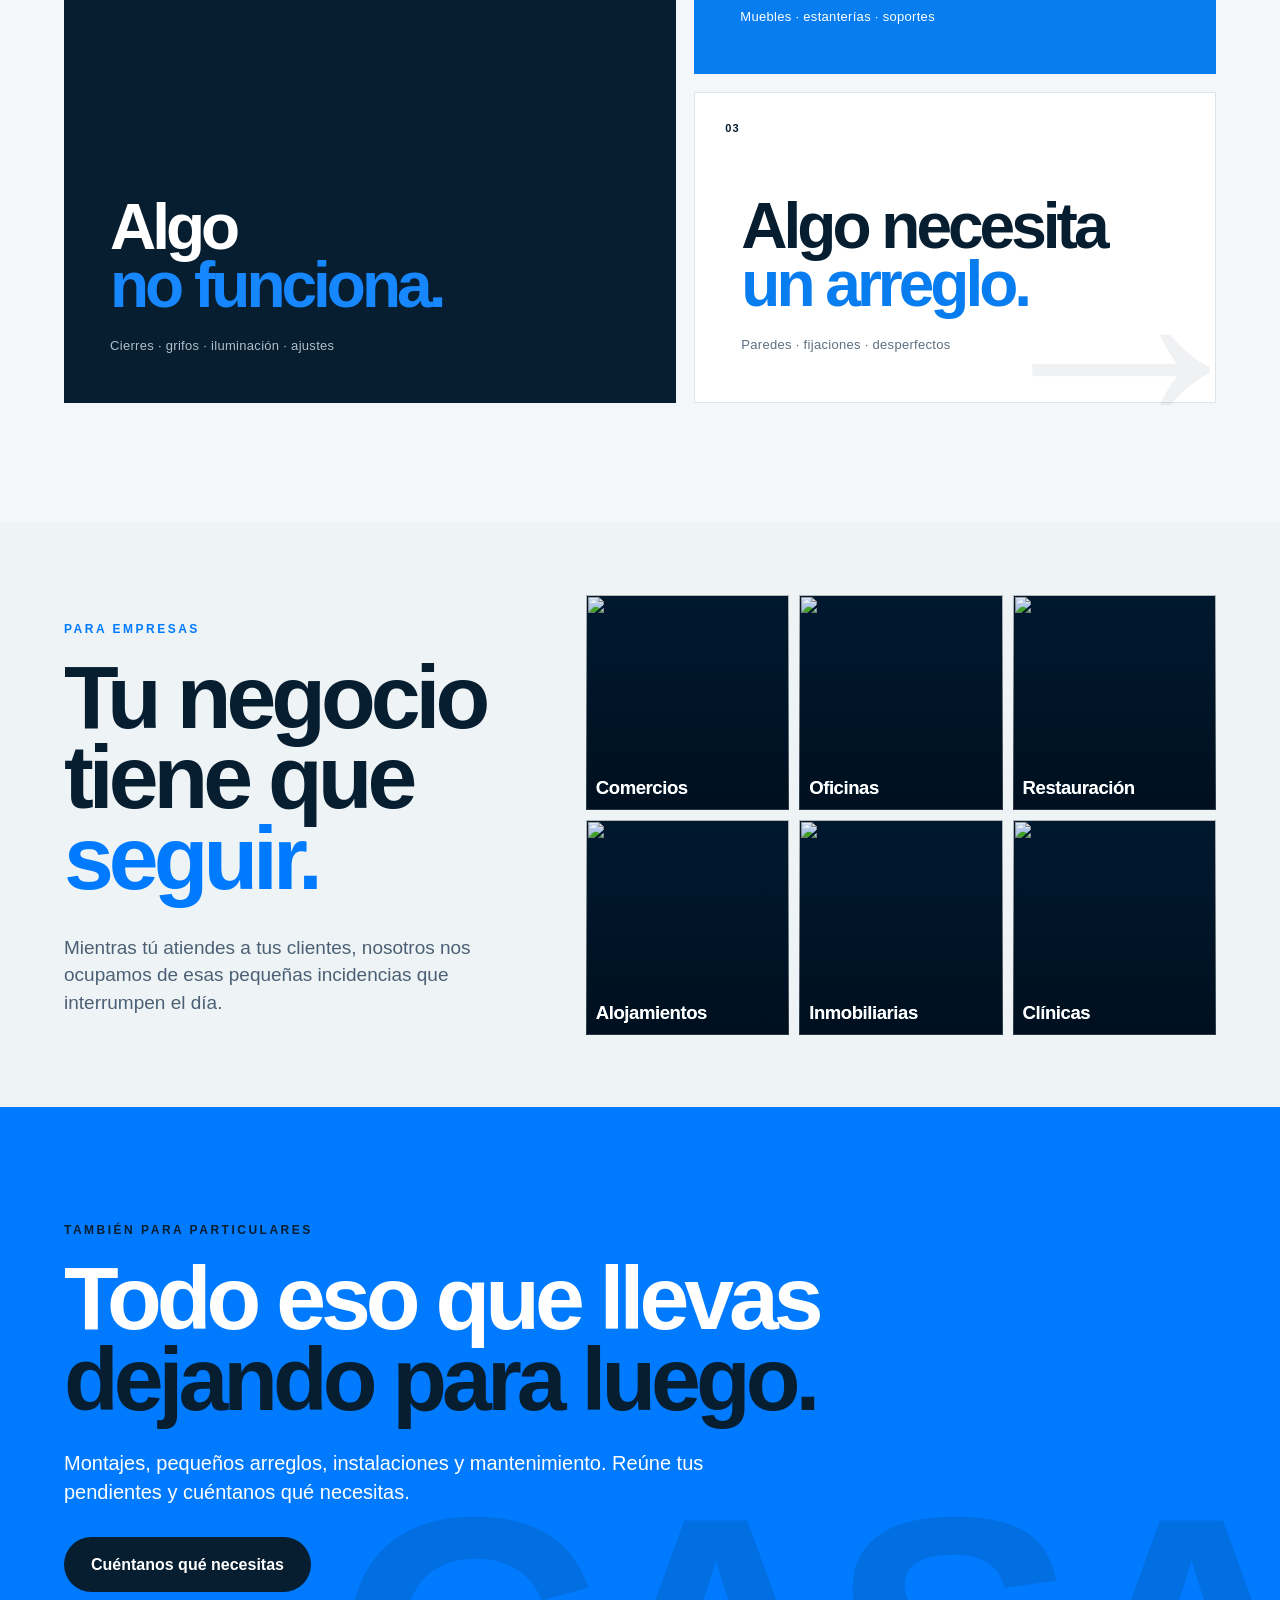
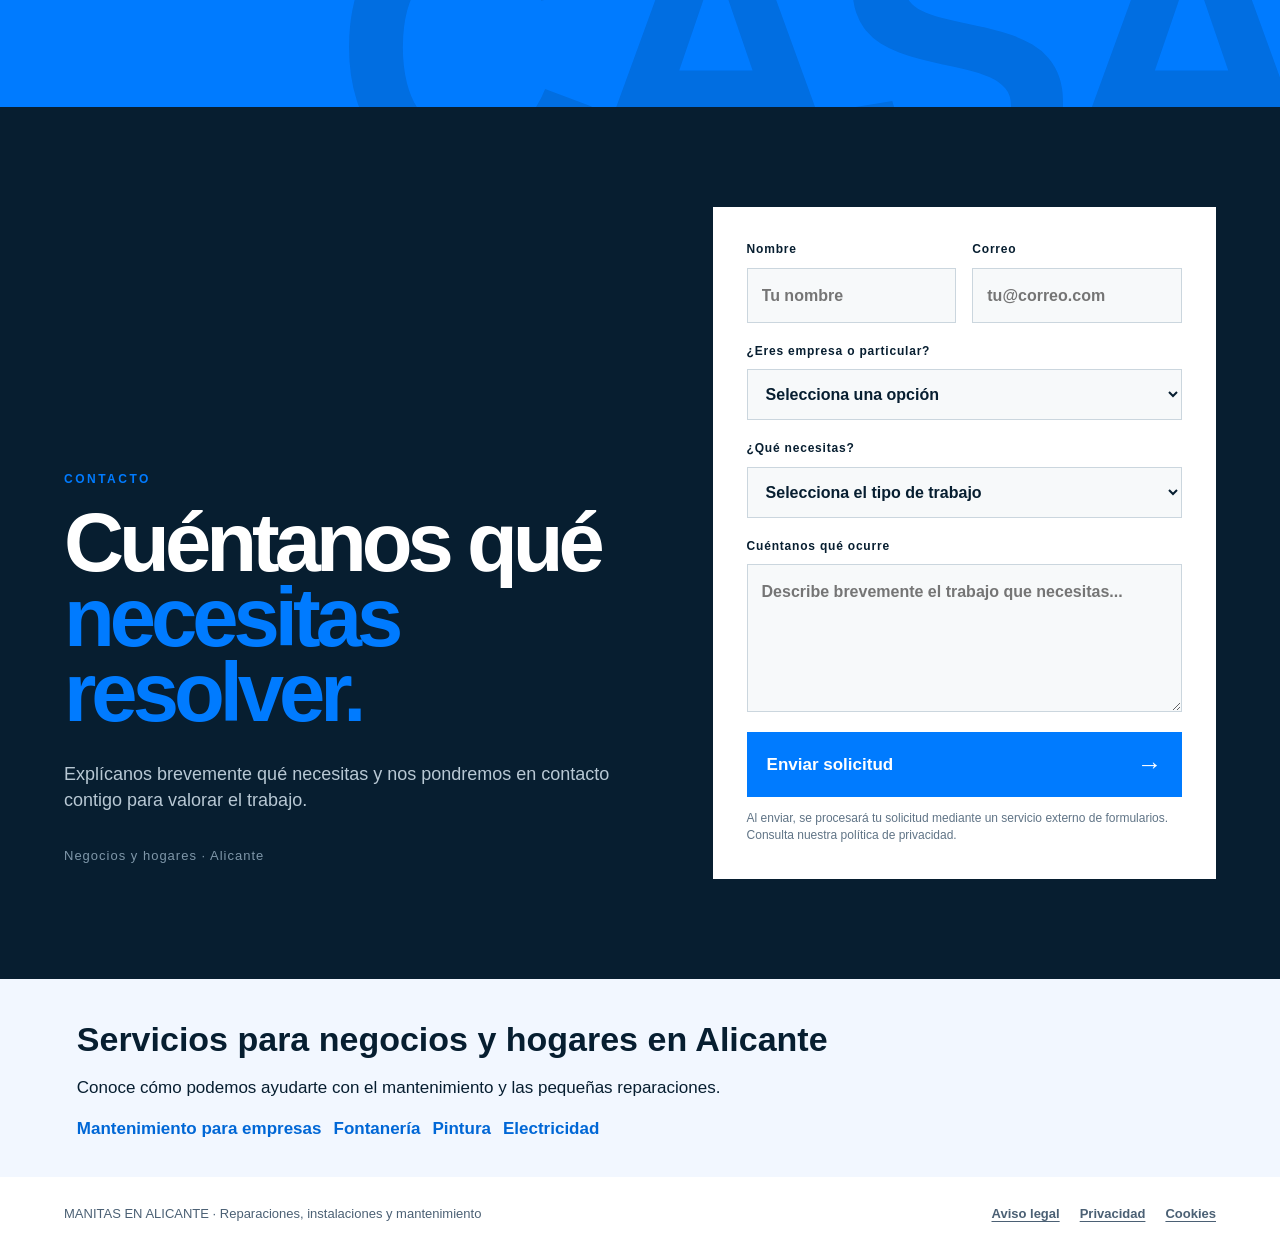
==== commit f4ab1c14: "Contacto: permitir envío de solicitudes sin aplicación de correo usando FormSubmit" ====
--- a/index.html
+++ b/index.html
@@ -3,4 +3,4 @@
 <section class="agile-stage" id="agilidad"><div class="agile-word" aria-hidden="true">ÁGIL</div><div class="agile-content reveal"><span class="kicker">NUESTRA FORMA DE TRABAJAR</span><h2>Un solo proveedor para<br><em>todas tus soluciones.</em></h2><p>La agilidad no consiste en correr. Consiste en quitar obstáculos entre el problema y la solución.</p><div class="agile-flow"><div><b>01</b><strong>Cuéntanos qué pasa</strong></div><i>→</i><div><b>02</b><strong>Lo coordinamos</strong></div><i>→</i><div><b>03</b><strong>Lo resolvemos</strong></div></div></div></section>
 <section class="problem-ticker"><div>PUERTAS · GRIFOS · MONTAJES · PAREDES · ILUMINACIÓN · AJUSTES · MANTENIMIENTO · </div></section>
 <section class="needs-stage"><div class="needs-head reveal"><span class="kicker">¿QUÉ NECESITAS RESOLVER?</span><h2>Lo pequeño también<br><em>importa.</em></h2><p>Incidencias cotidianas que no deberían quitarte tiempo.</p></div><div class="needs-visual"><div class="need need-one reveal"><span>01</span><h3>Algo<br><em>no funciona.</em></h3><p>Cierres · grifos · iluminación · ajustes</p></div><div class="need need-two reveal"><span>02</span><h3>Hay algo<br><em>que montar.</em></h3><p>Muebles · estanterías · soportes</p></div><div class="need need-three reveal"><span>03</span><h3>Algo necesita<br><em>un arreglo.</em></h3><p>Paredes · fijaciones · desperfectos</p></div><div class="needs-mark" aria-hidden="true">→</div></div></section><section class="business-stage" id="empresas"><div class="business-intro reveal"><span class="kicker">PARA EMPRESAS</span><h2>Tu negocio<br>tiene que <em>seguir.</em></h2><p>Mientras tú atiendes a tus clientes, nosotros nos ocupamos de esas pequeñas incidencias que interrumpen el día.</p></div><div class="sector-cloud sector-mosaic reveal"><button type="button" data-sector="comercios" class="sector-tile sector-tile-1"><img src="https://images.unsplash.com/photo-1441986300917-64674bd600d8?auto=format&fit=crop&w=900&q=82" alt="" loading="lazy"><span class="sector-card-icon" aria-hidden="true">↗</span><strong>Comercios</strong></button><button type="button" data-sector="oficinas" class="sector-tile sector-tile-2"><img src="https://images.unsplash.com/photo-1497366754035-f200968a6e72?auto=format&fit=crop&w=900&q=82" alt="" loading="lazy"><span class="sector-card-icon" aria-hidden="true">□</span><strong>Oficinas</strong></button><button type="button" data-sector="restauracion" class="sector-tile sector-tile-3"><img src="https://images.unsplash.com/photo-1517248135467-4c7edcad34c4?auto=format&fit=crop&w=900&q=82" alt="" loading="lazy"><span class="sector-card-icon" aria-hidden="true">●</span><strong>Restauración</strong></button><button type="button" data-sector="alojamientos" class="sector-tile sector-tile-4"><img src="https://images.unsplash.com/photo-1566073771259-6a8506099945?auto=format&fit=crop&w=900&q=82" alt="" loading="lazy"><span class="sector-card-icon" aria-hidden="true">⌂</span><strong>Alojamientos</strong></button><button type="button" data-sector="inmobiliarias" class="sector-tile sector-tile-5"><img src="https://images.unsplash.com/photo-1560518883-ce09059eeffa?auto=format&fit=crop&w=900&q=82" alt="" loading="lazy"><span class="sector-card-icon" aria-hidden="true">◇</span><strong>Inmobiliarias</strong></button><button type="button" data-sector="clinicas" class="sector-tile sector-tile-6"><img src="https://images.unsplash.com/photo-1519494026892-80bbd2d6fd0d?auto=format&fit=crop&w=900&q=82" alt="" loading="lazy"><span class="sector-card-icon" aria-hidden="true">+</span><strong>Clínicas</strong></button></div></section><section class="sector-detail" id="sector-detalle" hidden><button class="sector-close" type="button" aria-label="Cerrar">×</button><span class="sector-symbol" id="sector-symbol" aria-hidden="true"></span><span class="kicker" id="sector-kicker">PARA EMPRESAS</span><h2 id="sector-title"></h2><p id="sector-text"></p><div class="sector-jobs" id="sector-jobs"></div><a class="button" href="#contacto">Solicitar servicio</a></section>
-<section class="home-stage"><div class="home-number reveal">CASA</div><div class="home-copy reveal"><span class="kicker">TAMBIÉN PARA PARTICULARES</span><h2>Todo eso que llevas<br><em>dejando para luego.</em></h2><p>Montajes, pequeños arreglos, instalaciones y mantenimiento. Reúne tus pendientes y cuéntanos qué necesitas.</p><a class="button dark" href="#contacto">Cuéntanos qué necesitas</a></div></section><section class="contact contact-stage" id="contacto"><div class="contact-copy reveal"><span class="kicker">CONTACTO</span><h2>Cuéntanos qué<br><em>necesitas resolver.</em></h2><p>Explícanos brevemente qué necesitas y nos pondremos en contacto contigo para valorar el trabajo.</p><p class="contact-place">Negocios y hogares · Alicante</p></div><form class="contact-form reveal" action="mailto:juanjoseavilagcbs@gmail.com" method="post" enctype="text/plain"><div class="form-row"><label>Nombre<input type="text" name="Nombre" autocomplete="name" required placeholder="Tu nombre"></label><label>Correo<input type="email" name="Correo" autocomplete="email" required placeholder="tu@correo.com"></label></div><label>¿Eres empresa o particular?<select name="Tipo de cliente" required><option value="" selected disabled>Selecciona una opción</option><option>Empresa</option><option>Particular</option></select></label><label>¿Qué necesitas?<select name="Necesidad" required><option value="" selected disabled>Selecciona el tipo de trabajo</option><option>Reparación</option><option>Instalación o montaje</option><option>Mantenimiento</option><option>Otro</option></select></label><label>Cuéntanos qué ocurre<textarea name="Descripción" rows="5" required placeholder="Describe brevemente el trabajo que necesitas..."></textarea></label><button type="submit">Enviar solicitud <span>→</span></button><small>Al enviar, se abrirá tu aplicación de correo con la solicitud preparada.</small></form></section><section aria-label="Servicios especializados en Alicante" style="padding:36px 6%;background:#f2f7ff;color:#071e30"><h2 style="font-size:clamp(24px,3vw,34px);margin:0 0 12px">Servicios para negocios y hogares en Alicante</h2><p style="margin:0 0 16px">Conoce cómo podemos ayudarte con el mantenimiento y las pequeñas reparaciones.</p><div style="display:flex;flex-wrap:wrap;gap:12px"><a style="color:#0067d6;font-weight:700" href="/mantenimiento-empresas-alicante.html">Mantenimiento para empresas</a><a style="color:#0067d6;font-weight:700" href="/fontaneria-alicante.html">Fontanería</a><a style="color:#0067d6;font-weight:700" href="/pintura-alicante.html">Pintura</a><a style="color:#0067d6;font-weight:700" href="/electricidad-alicante.html">Electricidad</a></div></section></main><footer><span>MANITAS EN ALICANTE · Reparaciones, instalaciones y mantenimiento</span><nav class="legal-links" aria-label="Información legal"><a href="aviso-legal.html">Aviso legal</a><a href="privacidad.html">Privacidad</a><a href="cookies.html">Cookies</a></nav></footer><aside class="cookie-banner" id="cookie-banner" aria-label="Aviso de cookies"><p><strong>Cookies</strong><br>Usamos únicamente almacenamiento local necesario para recordar tu elección. No utilizamos cookies analíticas ni publicitarias. <a href="cookies.html">Política de cookies</a></p><div><button type="button" id="cookie-ok">Entendido</button><button type="button" id="cookie-close">Cerrar</button></div></aside><script>const b=document.querySelector('.menu'),n=document.querySelector('nav');b.onclick=()=>{let o=b.getAttribute('aria-expanded')==='true';b.setAttribute('aria-expanded',!o);b.setAttribute('aria-label',o?'Abrir menú':'Cerrar menú');n.classList.toggle('open',!o)};n.querySelectorAll('a').forEach(a=>a.onclick=()=>{n.classList.remove('open');b.setAttribute('aria-expanded','false')});const io=new IntersectionObserver(es=>es.forEach(e=>{if(e.isIntersecting)e.target.classList.add("visible")}),{threshold:.12});document.querySelectorAll(".reveal").forEach(e=>io.observe(e));const serviceData={pintura:{s:"✦",t:"Pintura",p:"Pequeños trabajos de pintura y puesta a punto para mantener tus espacios cuidados.",j:["Retoques y reparación de paredes","Pintura de habitaciones y zonas concretas","Tapado de marcas y pequeños desperfectos","Puesta a punto de locales y viviendas"]},fontaneria:{s:"≈",t:"Fontanería",p:"Solucionamos pequeñas incidencias de fontanería que no deberían frenar tu día.",j:["Cambio de grifos y accesorios","Reparación de pequeñas fugas","Sustitución de sifones y mecanismos","Ajustes y pequeñas instalaciones"]},carpinteria:{s:"⌁",t:"Carpintería",p:"Ajustes y pequeñas reparaciones de carpintería para negocios y hogares.",j:["Ajuste de puertas y bisagras","Reparación de pequeños desperfectos","Colocación de baldas y elementos","Ajustes de mobiliario"]},montaje:{s:"⊞",t:"Montaje de muebles",p:"Montamos y dejamos listo el mobiliario que necesitas instalar.",j:["Montaje de muebles","Estanterías y almacenaje","Mesas, escritorios y mobiliario auxiliar","Fijación y ajuste de muebles"]},electricidad:{s:"ϟ",t:"Electricidad",p:"Pequeños trabajos eléctricos e instalaciones para mantener tus espacios operativos.",j:["Cambio de enchufes e interruptores","Instalación y sustitución de luminarias","Colocación de lámparas y apliques","Pequeñas incidencias eléctricas"]},persianas:{s:"▤",t:"Persianas y cierres",p:"Ajustamos y reparamos persianas y cierres para recuperar su funcionamiento.",j:["Ajuste de persianas","Cambio de cintas y accesorios","Pequeñas reparaciones de cierres","Ajuste de mecanismos y herrajes"]},climatizacion:{s:"❄",t:"Climatización",p:"Apoyo en pequeñas tareas relacionadas con climatización y puesta a punto.",j:["Limpieza y mantenimiento básico","Colocación de accesorios","Revisión visual de instalaciones","Apoyo en pequeñas incidencias"]},mantenimiento:{s:"⚒",t:"Mantenimiento",p:"Nos ocupamos de esas pequeñas tareas recurrentes que mantienen tu espacio funcionando.",j:["Revisiones y pequeños arreglos","Mantenimiento preventivo básico","Puesta a punto de locales y viviendas","Resolución de incidencias cotidianas"]}};const svd=document.querySelector("#servicio-detalle"),svt=document.querySelector("#service-title"),svp=document.querySelector("#service-text"),svj=document.querySelector("#service-jobs");document.querySelectorAll(".service-tile[data-service]").forEach(x=>x.onclick=e=>{e.preventDefault();const d=serviceData[x.dataset.service];svd.dataset.service=x.dataset.service;svd.classList.remove("sector-swap");void svd.offsetWidth;svd.classList.add("sector-swap");svt.textContent=d.t;svp.textContent=d.p;svj.innerHTML=d.j.map(v=>"<span>"+v+"</span>").join("");svd.hidden=false;requestAnimationFrame(()=>svd.classList.add("open"));svd.scrollIntoView({behavior:"smooth",block:"center"})});document.querySelector(".service-close").onclick=()=>{svd.classList.remove("open");setTimeout(()=>svd.hidden=true,250)};const sectorData={comercios:{s:"↗",p:"Pequeñas incidencias que afectan al funcionamiento y a la imagen de tu local.",t:"Comercios",j:["Ajustes de puertas, cierres y herrajes","Montaje de estanterías, soportes y mobiliario","Pequeñas reparaciones e iluminación","Mantenimiento y puesta a punto del local"]},oficinas:{s:"□",p:"Resolvemos los pequeños trabajos para que el equipo pueda seguir trabajando sin distracciones.",t:"Oficinas",j:["Montaje y ajuste de mobiliario","Colocación de soportes, cuadros y accesorios","Pequeñas reparaciones y desperfectos","Mantenimiento de espacios de trabajo"]},restauracion:{s:"●",p:"Apoyo para bares, cafeterías y restaurantes cuando aparece una incidencia o hay algo que montar o ajustar.",t:"Restauración",j:["Ajustes de puertas, cierres y mobiliario","Montajes y fijaciones","Pequeñas reparaciones en sala y zonas de trabajo","Mantenimiento general del establecimiento"]},alojamientos:{s:"⌂",p:"Pequeños arreglos y mantenimiento para mantener habitaciones y zonas comunes preparadas para tus huéspedes.",t:"Alojamientos",j:["Ajustes de puertas, persianas y herrajes","Montaje de mobiliario y accesorios","Reparación de pequeños desperfectos","Puesta a punto entre estancias"]},inmobiliarias:{s:"◇",p:"Una solución práctica para pequeñas incidencias en viviendas y locales antes de entregar, alquilar o enseñar un inmueble.",t:"Inmobiliarias",j:["Puesta a punto de viviendas y locales","Montajes, fijaciones y ajustes","Reparación de pequeños desperfectos","Mantenimiento entre inquilinos"]},clinicas:{s:"+",p:"Mantenimiento y pequeños trabajos para conservar espacios profesionales cuidados y operativos.",t:"Clínicas",j:["Ajustes de puertas y mobiliario","Montaje de accesorios y soportes","Pequeñas reparaciones","Mantenimiento de consultas y zonas comunes"]}};const sd=document.querySelector("#sector-detalle"),ss=document.querySelector("#sector-symbol"),st=document.querySelector("#sector-title"),sp=document.querySelector("#sector-text"),sj=document.querySelector("#sector-jobs");document.querySelectorAll(".sector-cloud button").forEach(x=>x.onclick=()=>{const d=sectorData[x.dataset.sector];sd.dataset.sector=x.dataset.sector;ss.textContent=d.s;sd.classList.remove("sector-swap");void sd.offsetWidth;sd.classList.add("sector-swap");st.textContent=d.t;sp.textContent=d.p;sj.innerHTML=d.j.map(v=>"<span>"+v+"</span>").join("");sd.hidden=false;requestAnimationFrame(()=>sd.classList.add("open"));sd.scrollIntoView({behavior:"smooth",block:"center"})});document.querySelector("#sector-detalle .sector-close").onclick=()=>{sd.classList.remove("open");setTimeout(()=>sd.hidden=true,250)};;const cb=document.querySelector("#cookie-banner"),ok=document.querySelector("#cookie-ok"),cc=document.querySelector("#cookie-close");if(localStorage.getItem("manitas-cookie-choice")==="accepted")cb.hidden=true;ok.onclick=()=>{localStorage.setItem("manitas-cookie-choice","accepted");cb.hidden=true};cc.onclick=()=>cb.hidden=true;</script></body></html>
+<section class="home-stage"><div class="home-number reveal">CASA</div><div class="home-copy reveal"><span class="kicker">TAMBIÉN PARA PARTICULARES</span><h2>Todo eso que llevas<br><em>dejando para luego.</em></h2><p>Montajes, pequeños arreglos, instalaciones y mantenimiento. Reúne tus pendientes y cuéntanos qué necesitas.</p><a class="button dark" href="#contacto">Cuéntanos qué necesitas</a></div></section><section class="contact contact-stage" id="contacto"><div class="contact-copy reveal"><span class="kicker">CONTACTO</span><h2>Cuéntanos qué<br><em>necesitas resolver.</em></h2><p>Explícanos brevemente qué necesitas y nos pondremos en contacto contigo para valorar el trabajo.</p><p class="contact-place">Negocios y hogares · Alicante</p></div><form class="contact-form reveal" action="https://formsubmit.co/juanjoseavilagcbs@gmail.com" method="POST"><input type="hidden" name="_subject" value="Nueva solicitud - Manitas en Alicante"><input type="hidden" name="_captcha" value="true"><input type="text" name="_honey" style="display:none" tabindex="-1" autocomplete="off" aria-hidden="true"><div class="form-row"><label>Nombre<input type="text" name="Nombre" autocomplete="name" required placeholder="Tu nombre"></label><label>Correo<input type="email" name="Correo" autocomplete="email" required placeholder="tu@correo.com"></label></div><label>¿Eres empresa o particular?<select name="Tipo de cliente" required><option value="" selected disabled>Selecciona una opción</option><option>Empresa</option><option>Particular</option></select></label><label>¿Qué necesitas?<select name="Necesidad" required><option value="" selected disabled>Selecciona el tipo de trabajo</option><option>Reparación</option><option>Instalación o montaje</option><option>Mantenimiento</option><option>Otro</option></select></label><label>Cuéntanos qué ocurre<textarea name="Descripción" rows="5" required placeholder="Describe brevemente el trabajo que necesitas..."></textarea></label><button type="submit">Enviar solicitud <span>→</span></button><small>Al enviar, se procesará tu solicitud mediante un servicio externo de formularios. Consulta nuestra política de privacidad.</small></form></section><section aria-label="Servicios especializados en Alicante" style="padding:36px 6%;background:#f2f7ff;color:#071e30"><h2 style="font-size:clamp(24px,3vw,34px);margin:0 0 12px">Servicios para negocios y hogares en Alicante</h2><p style="margin:0 0 16px">Conoce cómo podemos ayudarte con el mantenimiento y las pequeñas reparaciones.</p><div style="display:flex;flex-wrap:wrap;gap:12px"><a style="color:#0067d6;font-weight:700" href="/mantenimiento-empresas-alicante.html">Mantenimiento para empresas</a><a style="color:#0067d6;font-weight:700" href="/fontaneria-alicante.html">Fontanería</a><a style="color:#0067d6;font-weight:700" href="/pintura-alicante.html">Pintura</a><a style="color:#0067d6;font-weight:700" href="/electricidad-alicante.html">Electricidad</a></div></section></main><footer><span>MANITAS EN ALICANTE · Reparaciones, instalaciones y mantenimiento</span><nav class="legal-links" aria-label="Información legal"><a href="aviso-legal.html">Aviso legal</a><a href="privacidad.html">Privacidad</a><a href="cookies.html">Cookies</a></nav></footer><aside class="cookie-banner" id="cookie-banner" aria-label="Aviso de cookies"><p><strong>Cookies</strong><br>Usamos únicamente almacenamiento local necesario para recordar tu elección. No utilizamos cookies analíticas ni publicitarias. <a href="cookies.html">Política de cookies</a></p><div><button type="button" id="cookie-ok">Entendido</button><button type="button" id="cookie-close">Cerrar</button></div></aside><script>const b=document.querySelector('.menu'),n=document.querySelector('nav');b.onclick=()=>{let o=b.getAttribute('aria-expanded')==='true';b.setAttribute('aria-expanded',!o);b.setAttribute('aria-label',o?'Abrir menú':'Cerrar menú');n.classList.toggle('open',!o)};n.querySelectorAll('a').forEach(a=>a.onclick=()=>{n.classList.remove('open');b.setAttribute('aria-expanded','false')});const io=new IntersectionObserver(es=>es.forEach(e=>{if(e.isIntersecting)e.target.classList.add("visible")}),{threshold:.12});document.querySelectorAll(".reveal").forEach(e=>io.observe(e));const serviceData={pintura:{s:"✦",t:"Pintura",p:"Pequeños trabajos de pintura y puesta a punto para mantener tus espacios cuidados.",j:["Retoques y reparación de paredes","Pintura de habitaciones y zonas concretas","Tapado de marcas y pequeños desperfectos","Puesta a punto de locales y viviendas"]},fontaneria:{s:"≈",t:"Fontanería",p:"Solucionamos pequeñas incidencias de fontanería que no deberían frenar tu día.",j:["Cambio de grifos y accesorios","Reparación de pequeñas fugas","Sustitución de sifones y mecanismos","Ajustes y pequeñas instalaciones"]},carpinteria:{s:"⌁",t:"Carpintería",p:"Ajustes y pequeñas reparaciones de carpintería para negocios y hogares.",j:["Ajuste de puertas y bisagras","Reparación de pequeños desperfectos","Colocación de baldas y elementos","Ajustes de mobiliario"]},montaje:{s:"⊞",t:"Montaje de muebles",p:"Montamos y dejamos listo el mobiliario que necesitas instalar.",j:["Montaje de muebles","Estanterías y almacenaje","Mesas, escritorios y mobiliario auxiliar","Fijación y ajuste de muebles"]},electricidad:{s:"ϟ",t:"Electricidad",p:"Pequeños trabajos eléctricos e instalaciones para mantener tus espacios operativos.",j:["Cambio de enchufes e interruptores","Instalación y sustitución de luminarias","Colocación de lámparas y apliques","Pequeñas incidencias eléctricas"]},persianas:{s:"▤",t:"Persianas y cierres",p:"Ajustamos y reparamos persianas y cierres para recuperar su funcionamiento.",j:["Ajuste de persianas","Cambio de cintas y accesorios","Pequeñas reparaciones de cierres","Ajuste de mecanismos y herrajes"]},climatizacion:{s:"❄",t:"Climatización",p:"Apoyo en pequeñas tareas relacionadas con climatización y puesta a punto.",j:["Limpieza y mantenimiento básico","Colocación de accesorios","Revisión visual de instalaciones","Apoyo en pequeñas incidencias"]},mantenimiento:{s:"⚒",t:"Mantenimiento",p:"Nos ocupamos de esas pequeñas tareas recurrentes que mantienen tu espacio funcionando.",j:["Revisiones y pequeños arreglos","Mantenimiento preventivo básico","Puesta a punto de locales y viviendas","Resolución de incidencias cotidianas"]}};const svd=document.querySelector("#servicio-detalle"),svt=document.querySelector("#service-title"),svp=document.querySelector("#service-text"),svj=document.querySelector("#service-jobs");document.querySelectorAll(".service-tile[data-service]").forEach(x=>x.onclick=e=>{e.preventDefault();const d=serviceData[x.dataset.service];svd.dataset.service=x.dataset.service;svd.classList.remove("sector-swap");void svd.offsetWidth;svd.classList.add("sector-swap");svt.textContent=d.t;svp.textContent=d.p;svj.innerHTML=d.j.map(v=>"<span>"+v+"</span>").join("");svd.hidden=false;requestAnimationFrame(()=>svd.classList.add("open"));svd.scrollIntoView({behavior:"smooth",block:"center"})});document.querySelector(".service-close").onclick=()=>{svd.classList.remove("open");setTimeout(()=>svd.hidden=true,250)};const sectorData={comercios:{s:"↗",p:"Pequeñas incidencias que afectan al funcionamiento y a la imagen de tu local.",t:"Comercios",j:["Ajustes de puertas, cierres y herrajes","Montaje de estanterías, soportes y mobiliario","Pequeñas reparaciones e iluminación","Mantenimiento y puesta a punto del local"]},oficinas:{s:"□",p:"Resolvemos los pequeños trabajos para que el equipo pueda seguir trabajando sin distracciones.",t:"Oficinas",j:["Montaje y ajuste de mobiliario","Colocación de soportes, cuadros y accesorios","Pequeñas reparaciones y desperfectos","Mantenimiento de espacios de trabajo"]},restauracion:{s:"●",p:"Apoyo para bares, cafeterías y restaurantes cuando aparece una incidencia o hay algo que montar o ajustar.",t:"Restauración",j:["Ajustes de puertas, cierres y mobiliario","Montajes y fijaciones","Pequeñas reparaciones en sala y zonas de trabajo","Mantenimiento general del establecimiento"]},alojamientos:{s:"⌂",p:"Pequeños arreglos y mantenimiento para mantener habitaciones y zonas comunes preparadas para tus huéspedes.",t:"Alojamientos",j:["Ajustes de puertas, persianas y herrajes","Montaje de mobiliario y accesorios","Reparación de pequeños desperfectos","Puesta a punto entre estancias"]},inmobiliarias:{s:"◇",p:"Una solución práctica para pequeñas incidencias en viviendas y locales antes de entregar, alquilar o enseñar un inmueble.",t:"Inmobiliarias",j:["Puesta a punto de viviendas y locales","Montajes, fijaciones y ajustes","Reparación de pequeños desperfectos","Mantenimiento entre inquilinos"]},clinicas:{s:"+",p:"Mantenimiento y pequeños trabajos para conservar espacios profesionales cuidados y operativos.",t:"Clínicas",j:["Ajustes de puertas y mobiliario","Montaje de accesorios y soportes","Pequeñas reparaciones","Mantenimiento de consultas y zonas comunes"]}};const sd=document.querySelector("#sector-detalle"),ss=document.querySelector("#sector-symbol"),st=document.querySelector("#sector-title"),sp=document.querySelector("#sector-text"),sj=document.querySelector("#sector-jobs");document.querySelectorAll(".sector-cloud button").forEach(x=>x.onclick=()=>{const d=sectorData[x.dataset.sector];sd.dataset.sector=x.dataset.sector;ss.textContent=d.s;sd.classList.remove("sector-swap");void sd.offsetWidth;sd.classList.add("sector-swap");st.textContent=d.t;sp.textContent=d.p;sj.innerHTML=d.j.map(v=>"<span>"+v+"</span>").join("");sd.hidden=false;requestAnimationFrame(()=>sd.classList.add("open"));sd.scrollIntoView({behavior:"smooth",block:"center"})});document.querySelector("#sector-detalle .sector-close").onclick=()=>{sd.classList.remove("open");setTimeout(()=>sd.hidden=true,250)};;const cb=document.querySelector("#cookie-banner"),ok=document.querySelector("#cookie-ok"),cc=document.querySelector("#cookie-close");if(localStorage.getItem("manitas-cookie-choice")==="accepted")cb.hidden=true;ok.onclick=()=>{localStorage.setItem("manitas-cookie-choice","accepted");cb.hidden=true};cc.onclick=()=>cb.hidden=true;</script></body></html>
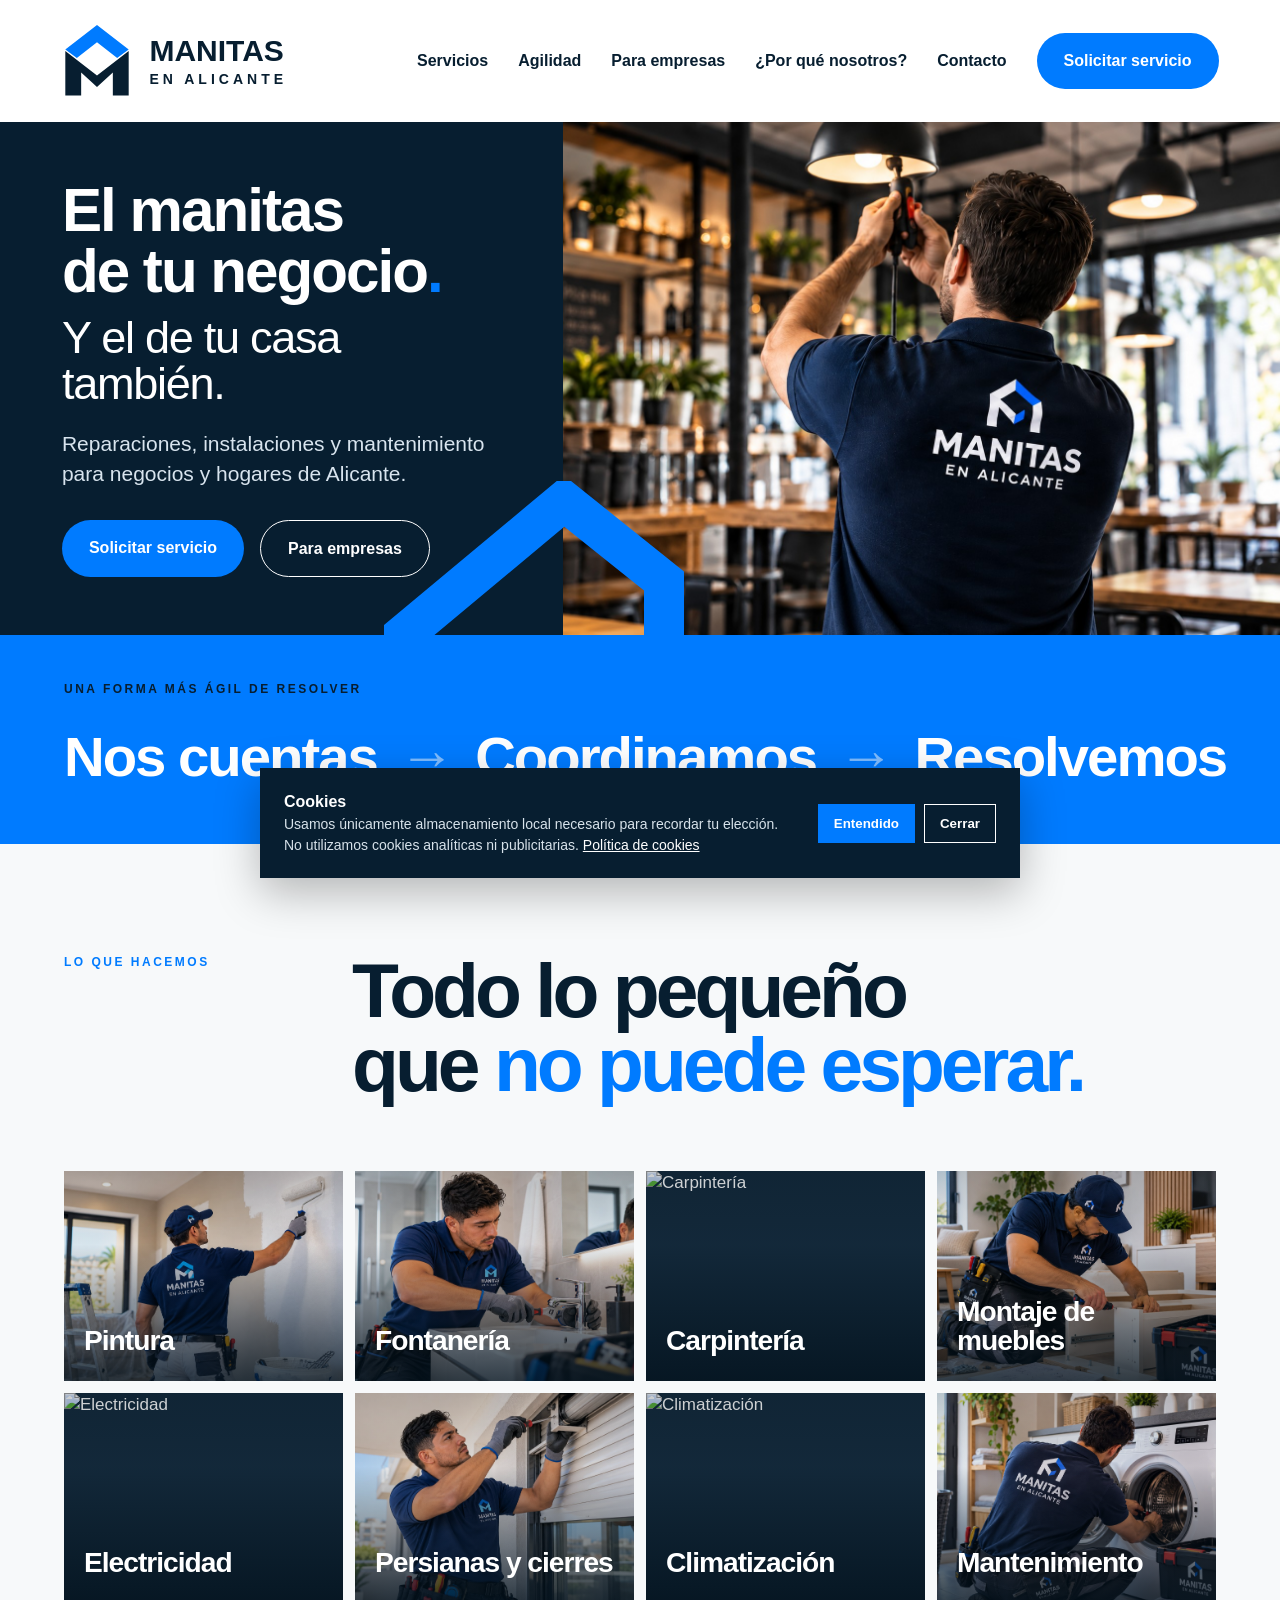
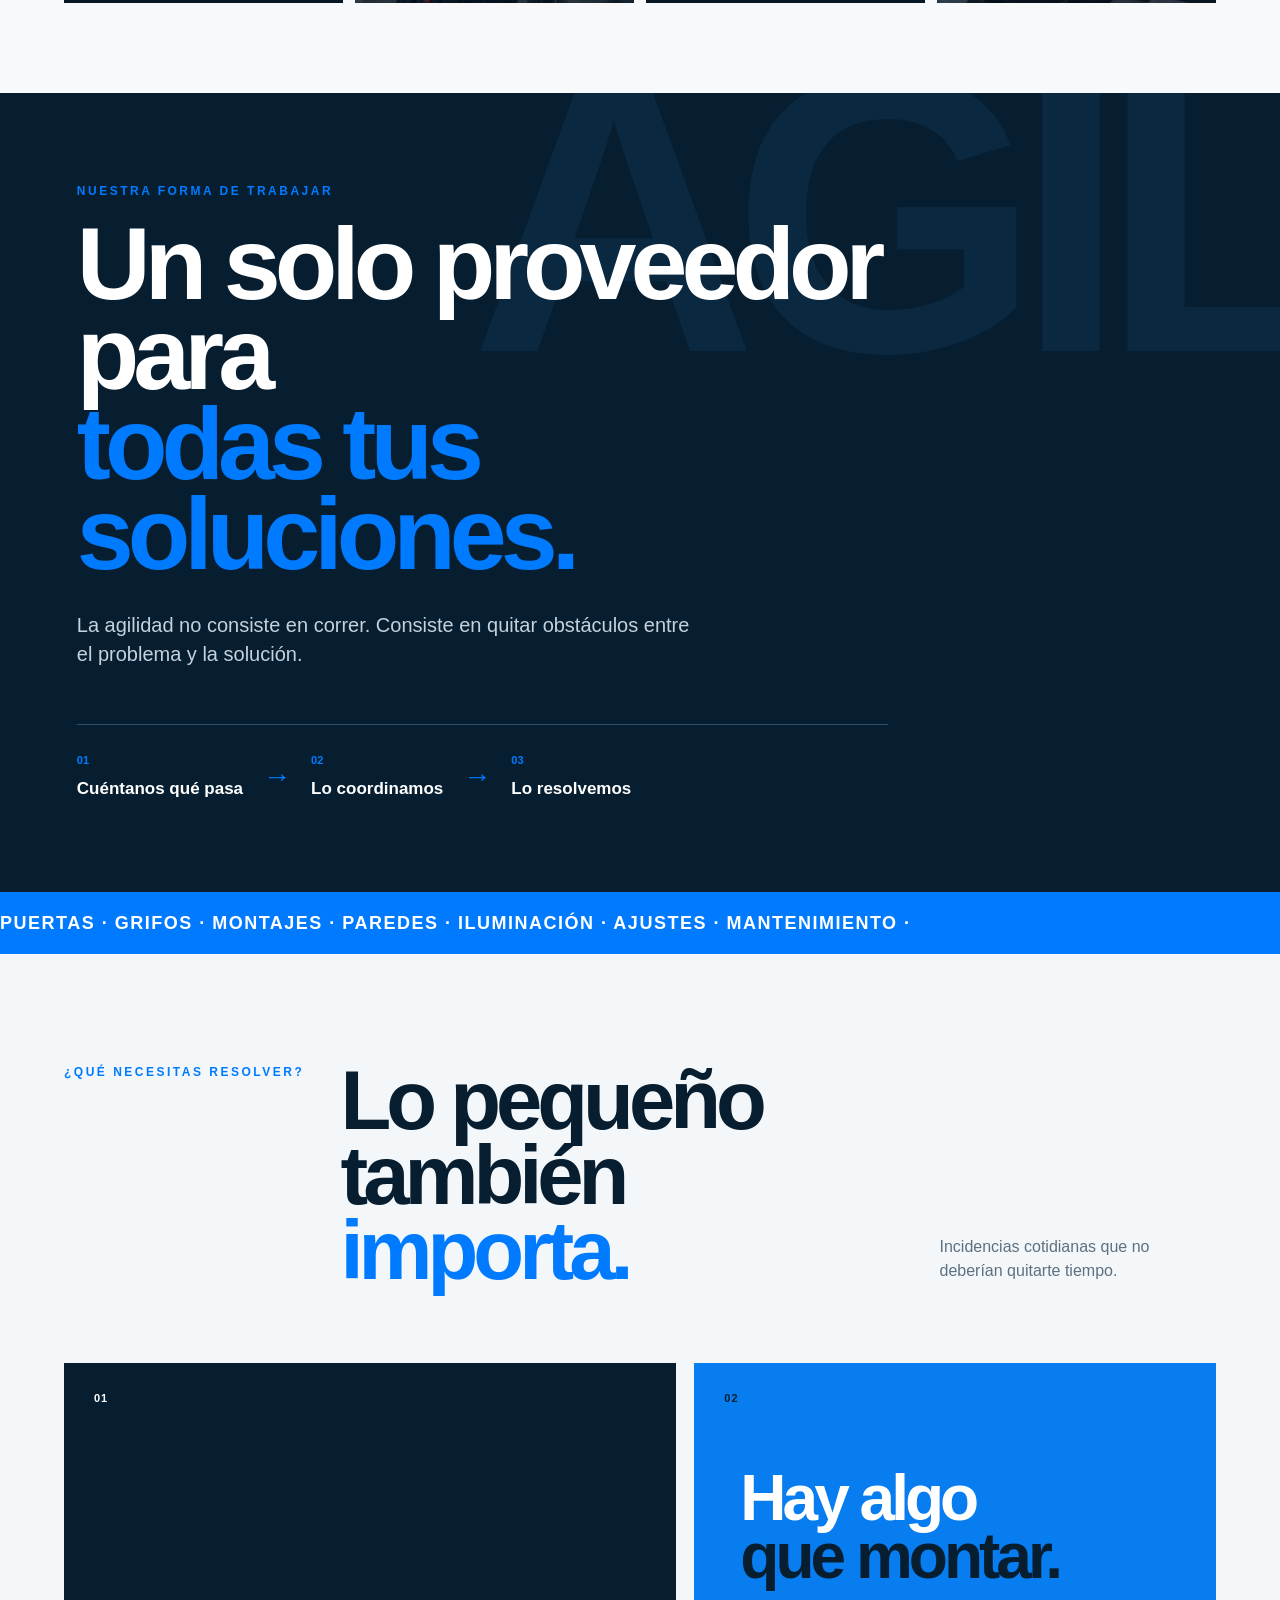
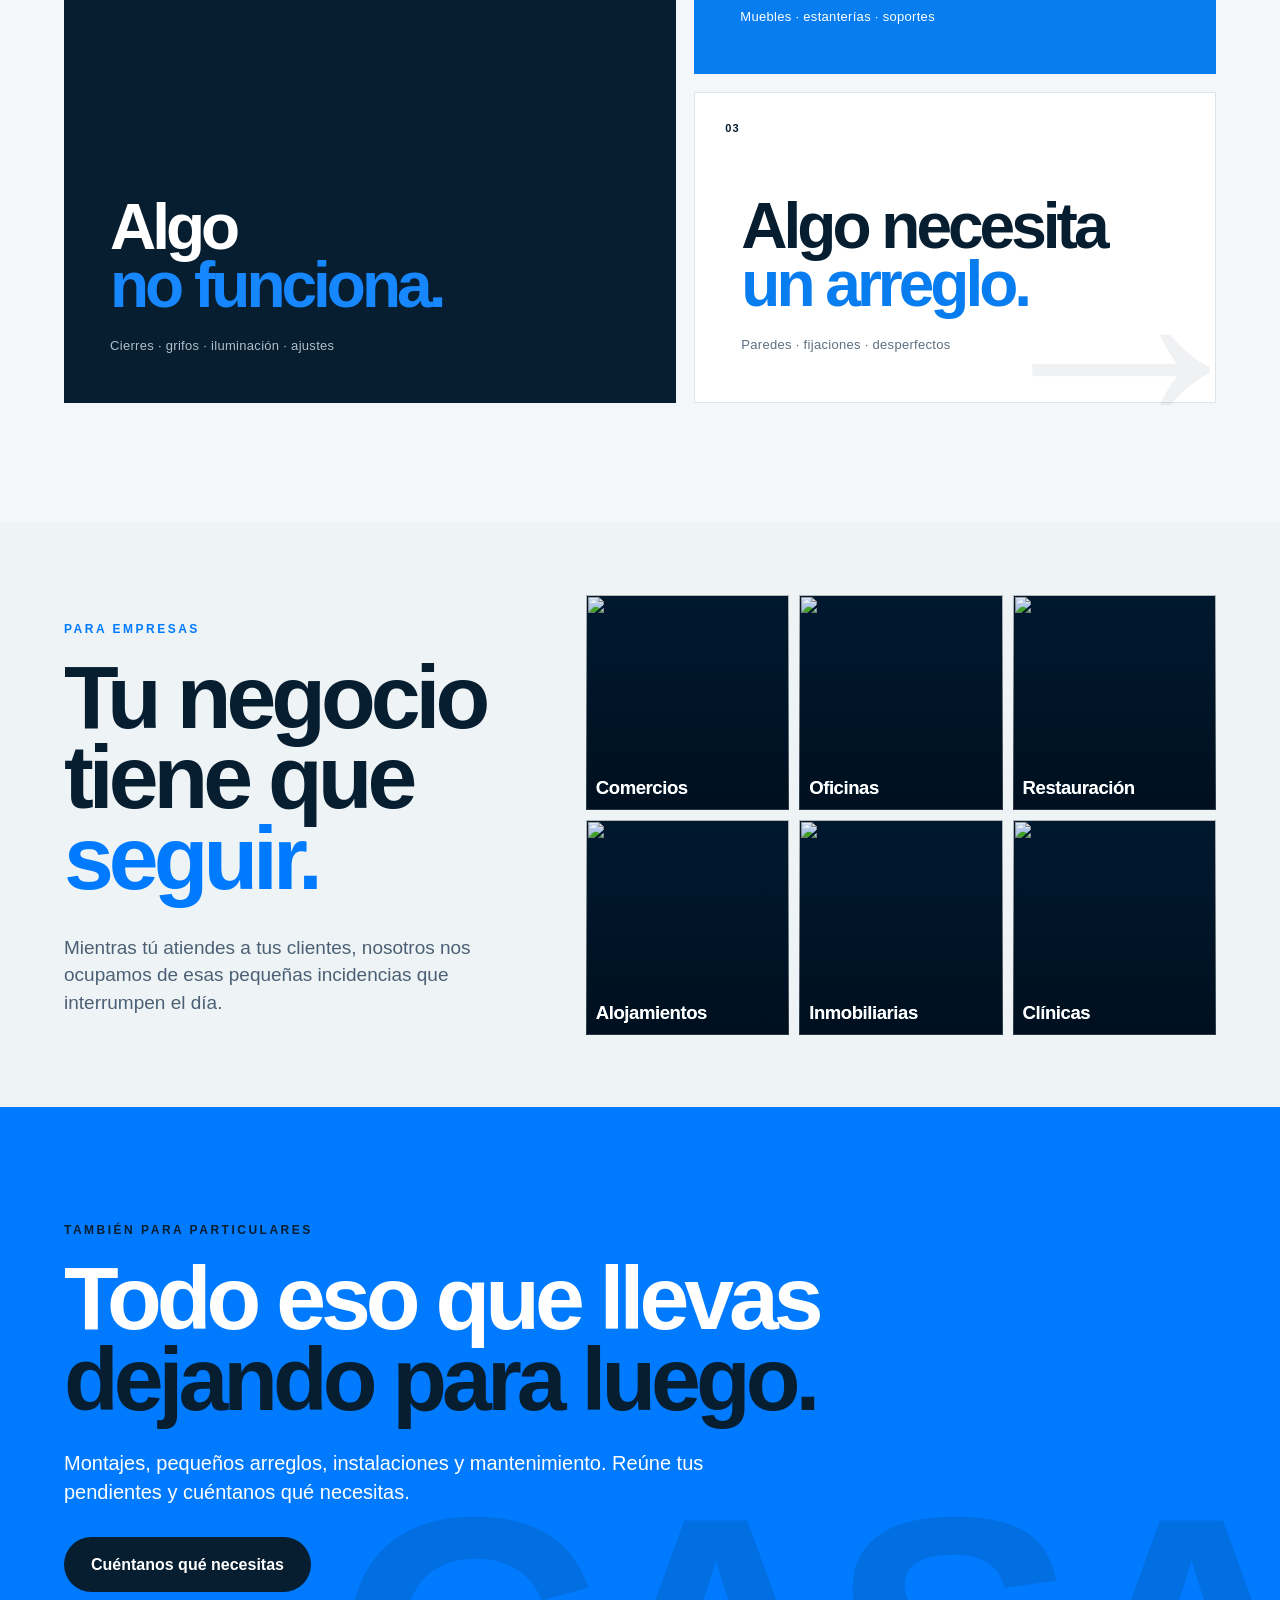
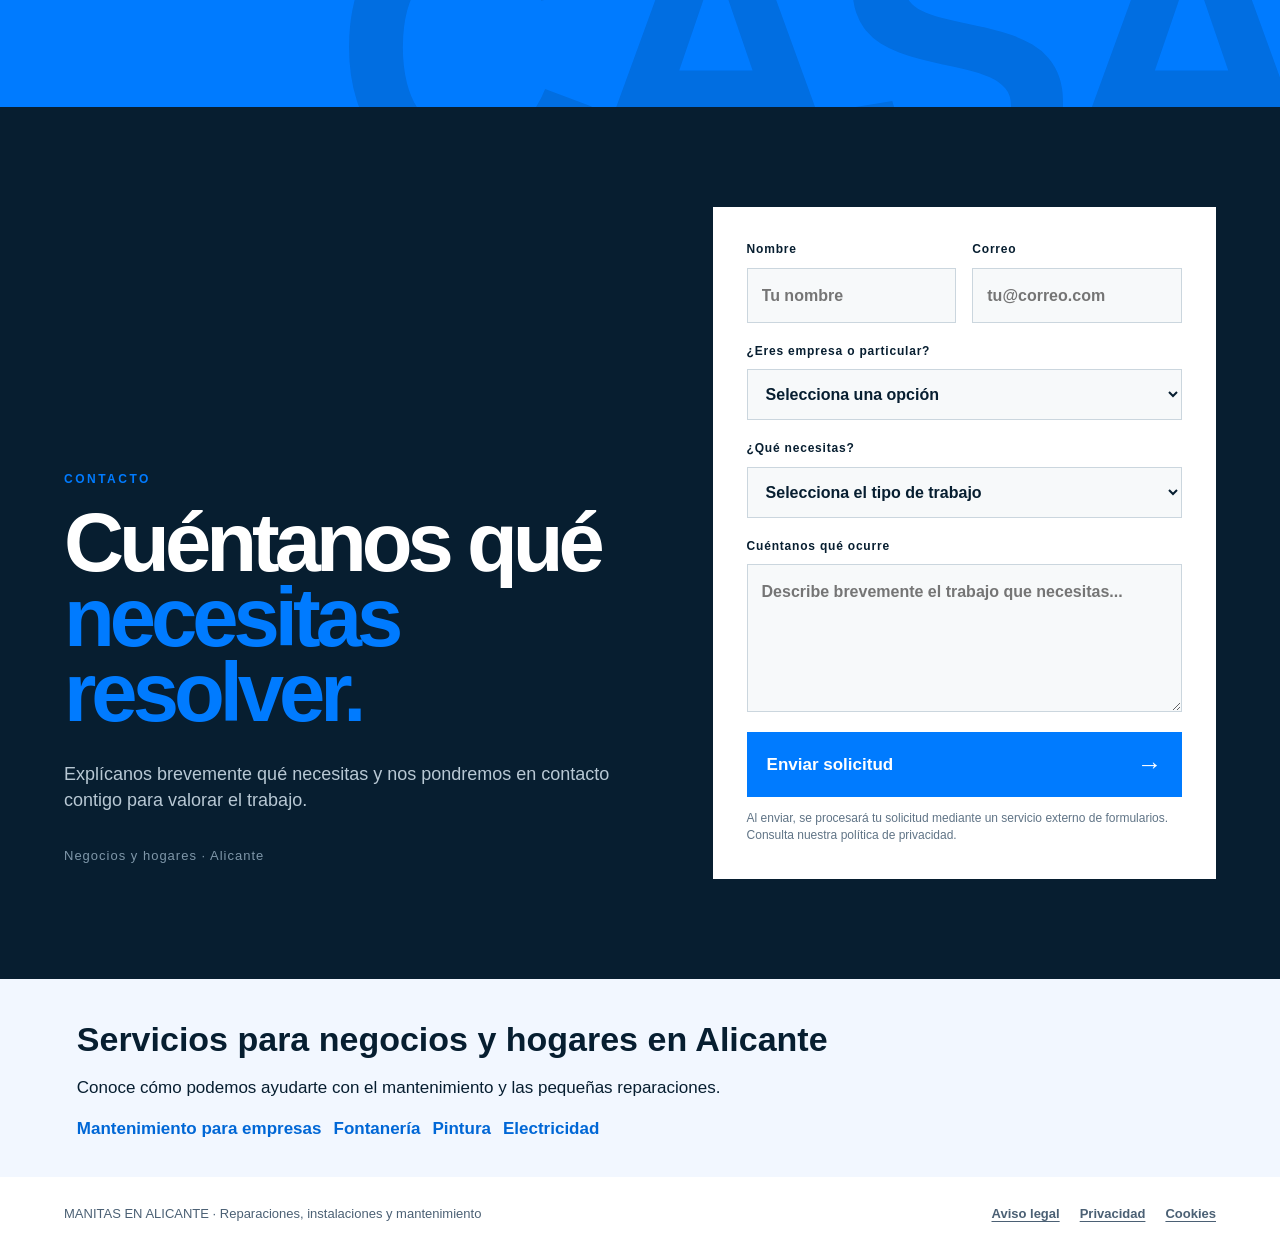
==== commit 735f29a5: "Formulario: redirigir a confirmación en español y enlazar privacidad" ====
--- a/index.html
+++ b/index.html
@@ -3,4 +3,4 @@
 <section class="agile-stage" id="agilidad"><div class="agile-word" aria-hidden="true">ÁGIL</div><div class="agile-content reveal"><span class="kicker">NUESTRA FORMA DE TRABAJAR</span><h2>Un solo proveedor para<br><em>todas tus soluciones.</em></h2><p>La agilidad no consiste en correr. Consiste en quitar obstáculos entre el problema y la solución.</p><div class="agile-flow"><div><b>01</b><strong>Cuéntanos qué pasa</strong></div><i>→</i><div><b>02</b><strong>Lo coordinamos</strong></div><i>→</i><div><b>03</b><strong>Lo resolvemos</strong></div></div></div></section>
 <section class="problem-ticker"><div>PUERTAS · GRIFOS · MONTAJES · PAREDES · ILUMINACIÓN · AJUSTES · MANTENIMIENTO · </div></section>
 <section class="needs-stage"><div class="needs-head reveal"><span class="kicker">¿QUÉ NECESITAS RESOLVER?</span><h2>Lo pequeño también<br><em>importa.</em></h2><p>Incidencias cotidianas que no deberían quitarte tiempo.</p></div><div class="needs-visual"><div class="need need-one reveal"><span>01</span><h3>Algo<br><em>no funciona.</em></h3><p>Cierres · grifos · iluminación · ajustes</p></div><div class="need need-two reveal"><span>02</span><h3>Hay algo<br><em>que montar.</em></h3><p>Muebles · estanterías · soportes</p></div><div class="need need-three reveal"><span>03</span><h3>Algo necesita<br><em>un arreglo.</em></h3><p>Paredes · fijaciones · desperfectos</p></div><div class="needs-mark" aria-hidden="true">→</div></div></section><section class="business-stage" id="empresas"><div class="business-intro reveal"><span class="kicker">PARA EMPRESAS</span><h2>Tu negocio<br>tiene que <em>seguir.</em></h2><p>Mientras tú atiendes a tus clientes, nosotros nos ocupamos de esas pequeñas incidencias que interrumpen el día.</p></div><div class="sector-cloud sector-mosaic reveal"><button type="button" data-sector="comercios" class="sector-tile sector-tile-1"><img src="https://images.unsplash.com/photo-1441986300917-64674bd600d8?auto=format&fit=crop&w=900&q=82" alt="" loading="lazy"><span class="sector-card-icon" aria-hidden="true">↗</span><strong>Comercios</strong></button><button type="button" data-sector="oficinas" class="sector-tile sector-tile-2"><img src="https://images.unsplash.com/photo-1497366754035-f200968a6e72?auto=format&fit=crop&w=900&q=82" alt="" loading="lazy"><span class="sector-card-icon" aria-hidden="true">□</span><strong>Oficinas</strong></button><button type="button" data-sector="restauracion" class="sector-tile sector-tile-3"><img src="https://images.unsplash.com/photo-1517248135467-4c7edcad34c4?auto=format&fit=crop&w=900&q=82" alt="" loading="lazy"><span class="sector-card-icon" aria-hidden="true">●</span><strong>Restauración</strong></button><button type="button" data-sector="alojamientos" class="sector-tile sector-tile-4"><img src="https://images.unsplash.com/photo-1566073771259-6a8506099945?auto=format&fit=crop&w=900&q=82" alt="" loading="lazy"><span class="sector-card-icon" aria-hidden="true">⌂</span><strong>Alojamientos</strong></button><button type="button" data-sector="inmobiliarias" class="sector-tile sector-tile-5"><img src="https://images.unsplash.com/photo-1560518883-ce09059eeffa?auto=format&fit=crop&w=900&q=82" alt="" loading="lazy"><span class="sector-card-icon" aria-hidden="true">◇</span><strong>Inmobiliarias</strong></button><button type="button" data-sector="clinicas" class="sector-tile sector-tile-6"><img src="https://images.unsplash.com/photo-1519494026892-80bbd2d6fd0d?auto=format&fit=crop&w=900&q=82" alt="" loading="lazy"><span class="sector-card-icon" aria-hidden="true">+</span><strong>Clínicas</strong></button></div></section><section class="sector-detail" id="sector-detalle" hidden><button class="sector-close" type="button" aria-label="Cerrar">×</button><span class="sector-symbol" id="sector-symbol" aria-hidden="true"></span><span class="kicker" id="sector-kicker">PARA EMPRESAS</span><h2 id="sector-title"></h2><p id="sector-text"></p><div class="sector-jobs" id="sector-jobs"></div><a class="button" href="#contacto">Solicitar servicio</a></section>
-<section class="home-stage"><div class="home-number reveal">CASA</div><div class="home-copy reveal"><span class="kicker">TAMBIÉN PARA PARTICULARES</span><h2>Todo eso que llevas<br><em>dejando para luego.</em></h2><p>Montajes, pequeños arreglos, instalaciones y mantenimiento. Reúne tus pendientes y cuéntanos qué necesitas.</p><a class="button dark" href="#contacto">Cuéntanos qué necesitas</a></div></section><section class="contact contact-stage" id="contacto"><div class="contact-copy reveal"><span class="kicker">CONTACTO</span><h2>Cuéntanos qué<br><em>necesitas resolver.</em></h2><p>Explícanos brevemente qué necesitas y nos pondremos en contacto contigo para valorar el trabajo.</p><p class="contact-place">Negocios y hogares · Alicante</p></div><form class="contact-form reveal" action="https://formsubmit.co/juanjoseavilagcbs@gmail.com" method="POST"><input type="hidden" name="_subject" value="Nueva solicitud - Manitas en Alicante"><input type="hidden" name="_captcha" value="true"><input type="text" name="_honey" style="display:none" tabindex="-1" autocomplete="off" aria-hidden="true"><div class="form-row"><label>Nombre<input type="text" name="Nombre" autocomplete="name" required placeholder="Tu nombre"></label><label>Correo<input type="email" name="Correo" autocomplete="email" required placeholder="tu@correo.com"></label></div><label>¿Eres empresa o particular?<select name="Tipo de cliente" required><option value="" selected disabled>Selecciona una opción</option><option>Empresa</option><option>Particular</option></select></label><label>¿Qué necesitas?<select name="Necesidad" required><option value="" selected disabled>Selecciona el tipo de trabajo</option><option>Reparación</option><option>Instalación o montaje</option><option>Mantenimiento</option><option>Otro</option></select></label><label>Cuéntanos qué ocurre<textarea name="Descripción" rows="5" required placeholder="Describe brevemente el trabajo que necesitas..."></textarea></label><button type="submit">Enviar solicitud <span>→</span></button><small>Al enviar, se procesará tu solicitud mediante un servicio externo de formularios. Consulta nuestra política de privacidad.</small></form></section><section aria-label="Servicios especializados en Alicante" style="padding:36px 6%;background:#f2f7ff;color:#071e30"><h2 style="font-size:clamp(24px,3vw,34px);margin:0 0 12px">Servicios para negocios y hogares en Alicante</h2><p style="margin:0 0 16px">Conoce cómo podemos ayudarte con el mantenimiento y las pequeñas reparaciones.</p><div style="display:flex;flex-wrap:wrap;gap:12px"><a style="color:#0067d6;font-weight:700" href="/mantenimiento-empresas-alicante.html">Mantenimiento para empresas</a><a style="color:#0067d6;font-weight:700" href="/fontaneria-alicante.html">Fontanería</a><a style="color:#0067d6;font-weight:700" href="/pintura-alicante.html">Pintura</a><a style="color:#0067d6;font-weight:700" href="/electricidad-alicante.html">Electricidad</a></div></section></main><footer><span>MANITAS EN ALICANTE · Reparaciones, instalaciones y mantenimiento</span><nav class="legal-links" aria-label="Información legal"><a href="aviso-legal.html">Aviso legal</a><a href="privacidad.html">Privacidad</a><a href="cookies.html">Cookies</a></nav></footer><aside class="cookie-banner" id="cookie-banner" aria-label="Aviso de cookies"><p><strong>Cookies</strong><br>Usamos únicamente almacenamiento local necesario para recordar tu elección. No utilizamos cookies analíticas ni publicitarias. <a href="cookies.html">Política de cookies</a></p><div><button type="button" id="cookie-ok">Entendido</button><button type="button" id="cookie-close">Cerrar</button></div></aside><script>const b=document.querySelector('.menu'),n=document.querySelector('nav');b.onclick=()=>{let o=b.getAttribute('aria-expanded')==='true';b.setAttribute('aria-expanded',!o);b.setAttribute('aria-label',o?'Abrir menú':'Cerrar menú');n.classList.toggle('open',!o)};n.querySelectorAll('a').forEach(a=>a.onclick=()=>{n.classList.remove('open');b.setAttribute('aria-expanded','false')});const io=new IntersectionObserver(es=>es.forEach(e=>{if(e.isIntersecting)e.target.classList.add("visible")}),{threshold:.12});document.querySelectorAll(".reveal").forEach(e=>io.observe(e));const serviceData={pintura:{s:"✦",t:"Pintura",p:"Pequeños trabajos de pintura y puesta a punto para mantener tus espacios cuidados.",j:["Retoques y reparación de paredes","Pintura de habitaciones y zonas concretas","Tapado de marcas y pequeños desperfectos","Puesta a punto de locales y viviendas"]},fontaneria:{s:"≈",t:"Fontanería",p:"Solucionamos pequeñas incidencias de fontanería que no deberían frenar tu día.",j:["Cambio de grifos y accesorios","Reparación de pequeñas fugas","Sustitución de sifones y mecanismos","Ajustes y pequeñas instalaciones"]},carpinteria:{s:"⌁",t:"Carpintería",p:"Ajustes y pequeñas reparaciones de carpintería para negocios y hogares.",j:["Ajuste de puertas y bisagras","Reparación de pequeños desperfectos","Colocación de baldas y elementos","Ajustes de mobiliario"]},montaje:{s:"⊞",t:"Montaje de muebles",p:"Montamos y dejamos listo el mobiliario que necesitas instalar.",j:["Montaje de muebles","Estanterías y almacenaje","Mesas, escritorios y mobiliario auxiliar","Fijación y ajuste de muebles"]},electricidad:{s:"ϟ",t:"Electricidad",p:"Pequeños trabajos eléctricos e instalaciones para mantener tus espacios operativos.",j:["Cambio de enchufes e interruptores","Instalación y sustitución de luminarias","Colocación de lámparas y apliques","Pequeñas incidencias eléctricas"]},persianas:{s:"▤",t:"Persianas y cierres",p:"Ajustamos y reparamos persianas y cierres para recuperar su funcionamiento.",j:["Ajuste de persianas","Cambio de cintas y accesorios","Pequeñas reparaciones de cierres","Ajuste de mecanismos y herrajes"]},climatizacion:{s:"❄",t:"Climatización",p:"Apoyo en pequeñas tareas relacionadas con climatización y puesta a punto.",j:["Limpieza y mantenimiento básico","Colocación de accesorios","Revisión visual de instalaciones","Apoyo en pequeñas incidencias"]},mantenimiento:{s:"⚒",t:"Mantenimiento",p:"Nos ocupamos de esas pequeñas tareas recurrentes que mantienen tu espacio funcionando.",j:["Revisiones y pequeños arreglos","Mantenimiento preventivo básico","Puesta a punto de locales y viviendas","Resolución de incidencias cotidianas"]}};const svd=document.querySelector("#servicio-detalle"),svt=document.querySelector("#service-title"),svp=document.querySelector("#service-text"),svj=document.querySelector("#service-jobs");document.querySelectorAll(".service-tile[data-service]").forEach(x=>x.onclick=e=>{e.preventDefault();const d=serviceData[x.dataset.service];svd.dataset.service=x.dataset.service;svd.classList.remove("sector-swap");void svd.offsetWidth;svd.classList.add("sector-swap");svt.textContent=d.t;svp.textContent=d.p;svj.innerHTML=d.j.map(v=>"<span>"+v+"</span>").join("");svd.hidden=false;requestAnimationFrame(()=>svd.classList.add("open"));svd.scrollIntoView({behavior:"smooth",block:"center"})});document.querySelector(".service-close").onclick=()=>{svd.classList.remove("open");setTimeout(()=>svd.hidden=true,250)};const sectorData={comercios:{s:"↗",p:"Pequeñas incidencias que afectan al funcionamiento y a la imagen de tu local.",t:"Comercios",j:["Ajustes de puertas, cierres y herrajes","Montaje de estanterías, soportes y mobiliario","Pequeñas reparaciones e iluminación","Mantenimiento y puesta a punto del local"]},oficinas:{s:"□",p:"Resolvemos los pequeños trabajos para que el equipo pueda seguir trabajando sin distracciones.",t:"Oficinas",j:["Montaje y ajuste de mobiliario","Colocación de soportes, cuadros y accesorios","Pequeñas reparaciones y desperfectos","Mantenimiento de espacios de trabajo"]},restauracion:{s:"●",p:"Apoyo para bares, cafeterías y restaurantes cuando aparece una incidencia o hay algo que montar o ajustar.",t:"Restauración",j:["Ajustes de puertas, cierres y mobiliario","Montajes y fijaciones","Pequeñas reparaciones en sala y zonas de trabajo","Mantenimiento general del establecimiento"]},alojamientos:{s:"⌂",p:"Pequeños arreglos y mantenimiento para mantener habitaciones y zonas comunes preparadas para tus huéspedes.",t:"Alojamientos",j:["Ajustes de puertas, persianas y herrajes","Montaje de mobiliario y accesorios","Reparación de pequeños desperfectos","Puesta a punto entre estancias"]},inmobiliarias:{s:"◇",p:"Una solución práctica para pequeñas incidencias en viviendas y locales antes de entregar, alquilar o enseñar un inmueble.",t:"Inmobiliarias",j:["Puesta a punto de viviendas y locales","Montajes, fijaciones y ajustes","Reparación de pequeños desperfectos","Mantenimiento entre inquilinos"]},clinicas:{s:"+",p:"Mantenimiento y pequeños trabajos para conservar espacios profesionales cuidados y operativos.",t:"Clínicas",j:["Ajustes de puertas y mobiliario","Montaje de accesorios y soportes","Pequeñas reparaciones","Mantenimiento de consultas y zonas comunes"]}};const sd=document.querySelector("#sector-detalle"),ss=document.querySelector("#sector-symbol"),st=document.querySelector("#sector-title"),sp=document.querySelector("#sector-text"),sj=document.querySelector("#sector-jobs");document.querySelectorAll(".sector-cloud button").forEach(x=>x.onclick=()=>{const d=sectorData[x.dataset.sector];sd.dataset.sector=x.dataset.sector;ss.textContent=d.s;sd.classList.remove("sector-swap");void sd.offsetWidth;sd.classList.add("sector-swap");st.textContent=d.t;sp.textContent=d.p;sj.innerHTML=d.j.map(v=>"<span>"+v+"</span>").join("");sd.hidden=false;requestAnimationFrame(()=>sd.classList.add("open"));sd.scrollIntoView({behavior:"smooth",block:"center"})});document.querySelector("#sector-detalle .sector-close").onclick=()=>{sd.classList.remove("open");setTimeout(()=>sd.hidden=true,250)};;const cb=document.querySelector("#cookie-banner"),ok=document.querySelector("#cookie-ok"),cc=document.querySelector("#cookie-close");if(localStorage.getItem("manitas-cookie-choice")==="accepted")cb.hidden=true;ok.onclick=()=>{localStorage.setItem("manitas-cookie-choice","accepted");cb.hidden=true};cc.onclick=()=>cb.hidden=true;</script></body></html>
+<section class="home-stage"><div class="home-number reveal">CASA</div><div class="home-copy reveal"><span class="kicker">TAMBIÉN PARA PARTICULARES</span><h2>Todo eso que llevas<br><em>dejando para luego.</em></h2><p>Montajes, pequeños arreglos, instalaciones y mantenimiento. Reúne tus pendientes y cuéntanos qué necesitas.</p><a class="button dark" href="#contacto">Cuéntanos qué necesitas</a></div></section><section class="contact contact-stage" id="contacto"><div class="contact-copy reveal"><span class="kicker">CONTACTO</span><h2>Cuéntanos qué<br><em>necesitas resolver.</em></h2><p>Explícanos brevemente qué necesitas y nos pondremos en contacto contigo para valorar el trabajo.</p><p class="contact-place">Negocios y hogares · Alicante</p></div><form class="contact-form reveal" action="https://formsubmit.co/juanjoseavilagcbs@gmail.com" method="POST"><input type="hidden" name="_subject" value="Nueva solicitud - Manitas en Alicante"><input type="hidden" name="_next" value="https://manitasenalicante.es/solicitud-enviada.html"><input type="hidden" name="_captcha" value="true"><input type="text" name="_honey" style="display:none" tabindex="-1" autocomplete="off" aria-hidden="true"><div class="form-row"><label>Nombre<input type="text" name="Nombre" autocomplete="name" required placeholder="Tu nombre"></label><label>Correo<input type="email" name="Correo" autocomplete="email" required placeholder="tu@correo.com"></label></div><label>¿Eres empresa o particular?<select name="Tipo de cliente" required><option value="" selected disabled>Selecciona una opción</option><option>Empresa</option><option>Particular</option></select></label><label>¿Qué necesitas?<select name="Necesidad" required><option value="" selected disabled>Selecciona el tipo de trabajo</option><option>Reparación</option><option>Instalación o montaje</option><option>Mantenimiento</option><option>Otro</option></select></label><label>Cuéntanos qué ocurre<textarea name="Descripción" rows="5" required placeholder="Describe brevemente el trabajo que necesitas..."></textarea></label><button type="submit">Enviar solicitud <span>→</span></button><small>Al enviar, se procesará tu solicitud mediante un servicio externo de formularios. Consulta nuestra <a href="/privacidad.html">política de privacidad</a>.</small></form></section><section aria-label="Servicios especializados en Alicante" style="padding:36px 6%;background:#f2f7ff;color:#071e30"><h2 style="font-size:clamp(24px,3vw,34px);margin:0 0 12px">Servicios para negocios y hogares en Alicante</h2><p style="margin:0 0 16px">Conoce cómo podemos ayudarte con el mantenimiento y las pequeñas reparaciones.</p><div style="display:flex;flex-wrap:wrap;gap:12px"><a style="color:#0067d6;font-weight:700" href="/mantenimiento-empresas-alicante.html">Mantenimiento para empresas</a><a style="color:#0067d6;font-weight:700" href="/fontaneria-alicante.html">Fontanería</a><a style="color:#0067d6;font-weight:700" href="/pintura-alicante.html">Pintura</a><a style="color:#0067d6;font-weight:700" href="/electricidad-alicante.html">Electricidad</a></div></section></main><footer><span>MANITAS EN ALICANTE · Reparaciones, instalaciones y mantenimiento</span><nav class="legal-links" aria-label="Información legal"><a href="aviso-legal.html">Aviso legal</a><a href="privacidad.html">Privacidad</a><a href="cookies.html">Cookies</a></nav></footer><aside class="cookie-banner" id="cookie-banner" aria-label="Aviso de cookies"><p><strong>Cookies</strong><br>Usamos únicamente almacenamiento local necesario para recordar tu elección. No utilizamos cookies analíticas ni publicitarias. <a href="cookies.html">Política de cookies</a></p><div><button type="button" id="cookie-ok">Entendido</button><button type="button" id="cookie-close">Cerrar</button></div></aside><script>const b=document.querySelector('.menu'),n=document.querySelector('nav');b.onclick=()=>{let o=b.getAttribute('aria-expanded')==='true';b.setAttribute('aria-expanded',!o);b.setAttribute('aria-label',o?'Abrir menú':'Cerrar menú');n.classList.toggle('open',!o)};n.querySelectorAll('a').forEach(a=>a.onclick=()=>{n.classList.remove('open');b.setAttribute('aria-expanded','false')});const io=new IntersectionObserver(es=>es.forEach(e=>{if(e.isIntersecting)e.target.classList.add("visible")}),{threshold:.12});document.querySelectorAll(".reveal").forEach(e=>io.observe(e));const serviceData={pintura:{s:"✦",t:"Pintura",p:"Pequeños trabajos de pintura y puesta a punto para mantener tus espacios cuidados.",j:["Retoques y reparación de paredes","Pintura de habitaciones y zonas concretas","Tapado de marcas y pequeños desperfectos","Puesta a punto de locales y viviendas"]},fontaneria:{s:"≈",t:"Fontanería",p:"Solucionamos pequeñas incidencias de fontanería que no deberían frenar tu día.",j:["Cambio de grifos y accesorios","Reparación de pequeñas fugas","Sustitución de sifones y mecanismos","Ajustes y pequeñas instalaciones"]},carpinteria:{s:"⌁",t:"Carpintería",p:"Ajustes y pequeñas reparaciones de carpintería para negocios y hogares.",j:["Ajuste de puertas y bisagras","Reparación de pequeños desperfectos","Colocación de baldas y elementos","Ajustes de mobiliario"]},montaje:{s:"⊞",t:"Montaje de muebles",p:"Montamos y dejamos listo el mobiliario que necesitas instalar.",j:["Montaje de muebles","Estanterías y almacenaje","Mesas, escritorios y mobiliario auxiliar","Fijación y ajuste de muebles"]},electricidad:{s:"ϟ",t:"Electricidad",p:"Pequeños trabajos eléctricos e instalaciones para mantener tus espacios operativos.",j:["Cambio de enchufes e interruptores","Instalación y sustitución de luminarias","Colocación de lámparas y apliques","Pequeñas incidencias eléctricas"]},persianas:{s:"▤",t:"Persianas y cierres",p:"Ajustamos y reparamos persianas y cierres para recuperar su funcionamiento.",j:["Ajuste de persianas","Cambio de cintas y accesorios","Pequeñas reparaciones de cierres","Ajuste de mecanismos y herrajes"]},climatizacion:{s:"❄",t:"Climatización",p:"Apoyo en pequeñas tareas relacionadas con climatización y puesta a punto.",j:["Limpieza y mantenimiento básico","Colocación de accesorios","Revisión visual de instalaciones","Apoyo en pequeñas incidencias"]},mantenimiento:{s:"⚒",t:"Mantenimiento",p:"Nos ocupamos de esas pequeñas tareas recurrentes que mantienen tu espacio funcionando.",j:["Revisiones y pequeños arreglos","Mantenimiento preventivo básico","Puesta a punto de locales y viviendas","Resolución de incidencias cotidianas"]}};const svd=document.querySelector("#servicio-detalle"),svt=document.querySelector("#service-title"),svp=document.querySelector("#service-text"),svj=document.querySelector("#service-jobs");document.querySelectorAll(".service-tile[data-service]").forEach(x=>x.onclick=e=>{e.preventDefault();const d=serviceData[x.dataset.service];svd.dataset.service=x.dataset.service;svd.classList.remove("sector-swap");void svd.offsetWidth;svd.classList.add("sector-swap");svt.textContent=d.t;svp.textContent=d.p;svj.innerHTML=d.j.map(v=>"<span>"+v+"</span>").join("");svd.hidden=false;requestAnimationFrame(()=>svd.classList.add("open"));svd.scrollIntoView({behavior:"smooth",block:"center"})});document.querySelector(".service-close").onclick=()=>{svd.classList.remove("open");setTimeout(()=>svd.hidden=true,250)};const sectorData={comercios:{s:"↗",p:"Pequeñas incidencias que afectan al funcionamiento y a la imagen de tu local.",t:"Comercios",j:["Ajustes de puertas, cierres y herrajes","Montaje de estanterías, soportes y mobiliario","Pequeñas reparaciones e iluminación","Mantenimiento y puesta a punto del local"]},oficinas:{s:"□",p:"Resolvemos los pequeños trabajos para que el equipo pueda seguir trabajando sin distracciones.",t:"Oficinas",j:["Montaje y ajuste de mobiliario","Colocación de soportes, cuadros y accesorios","Pequeñas reparaciones y desperfectos","Mantenimiento de espacios de trabajo"]},restauracion:{s:"●",p:"Apoyo para bares, cafeterías y restaurantes cuando aparece una incidencia o hay algo que montar o ajustar.",t:"Restauración",j:["Ajustes de puertas, cierres y mobiliario","Montajes y fijaciones","Pequeñas reparaciones en sala y zonas de trabajo","Mantenimiento general del establecimiento"]},alojamientos:{s:"⌂",p:"Pequeños arreglos y mantenimiento para mantener habitaciones y zonas comunes preparadas para tus huéspedes.",t:"Alojamientos",j:["Ajustes de puertas, persianas y herrajes","Montaje de mobiliario y accesorios","Reparación de pequeños desperfectos","Puesta a punto entre estancias"]},inmobiliarias:{s:"◇",p:"Una solución práctica para pequeñas incidencias en viviendas y locales antes de entregar, alquilar o enseñar un inmueble.",t:"Inmobiliarias",j:["Puesta a punto de viviendas y locales","Montajes, fijaciones y ajustes","Reparación de pequeños desperfectos","Mantenimiento entre inquilinos"]},clinicas:{s:"+",p:"Mantenimiento y pequeños trabajos para conservar espacios profesionales cuidados y operativos.",t:"Clínicas",j:["Ajustes de puertas y mobiliario","Montaje de accesorios y soportes","Pequeñas reparaciones","Mantenimiento de consultas y zonas comunes"]}};const sd=document.querySelector("#sector-detalle"),ss=document.querySelector("#sector-symbol"),st=document.querySelector("#sector-title"),sp=document.querySelector("#sector-text"),sj=document.querySelector("#sector-jobs");document.querySelectorAll(".sector-cloud button").forEach(x=>x.onclick=()=>{const d=sectorData[x.dataset.sector];sd.dataset.sector=x.dataset.sector;ss.textContent=d.s;sd.classList.remove("sector-swap");void sd.offsetWidth;sd.classList.add("sector-swap");st.textContent=d.t;sp.textContent=d.p;sj.innerHTML=d.j.map(v=>"<span>"+v+"</span>").join("");sd.hidden=false;requestAnimationFrame(()=>sd.classList.add("open"));sd.scrollIntoView({behavior:"smooth",block:"center"})});document.querySelector("#sector-detalle .sector-close").onclick=()=>{sd.classList.remove("open");setTimeout(()=>sd.hidden=true,250)};;const cb=document.querySelector("#cookie-banner"),ok=document.querySelector("#cookie-ok"),cc=document.querySelector("#cookie-close");if(localStorage.getItem("manitas-cookie-choice")==="accepted")cb.hidden=true;ok.onclick=()=>{localStorage.setItem("manitas-cookie-choice","accepted");cb.hidden=true};cc.onclick=()=>cb.hidden=true;</script></body></html>
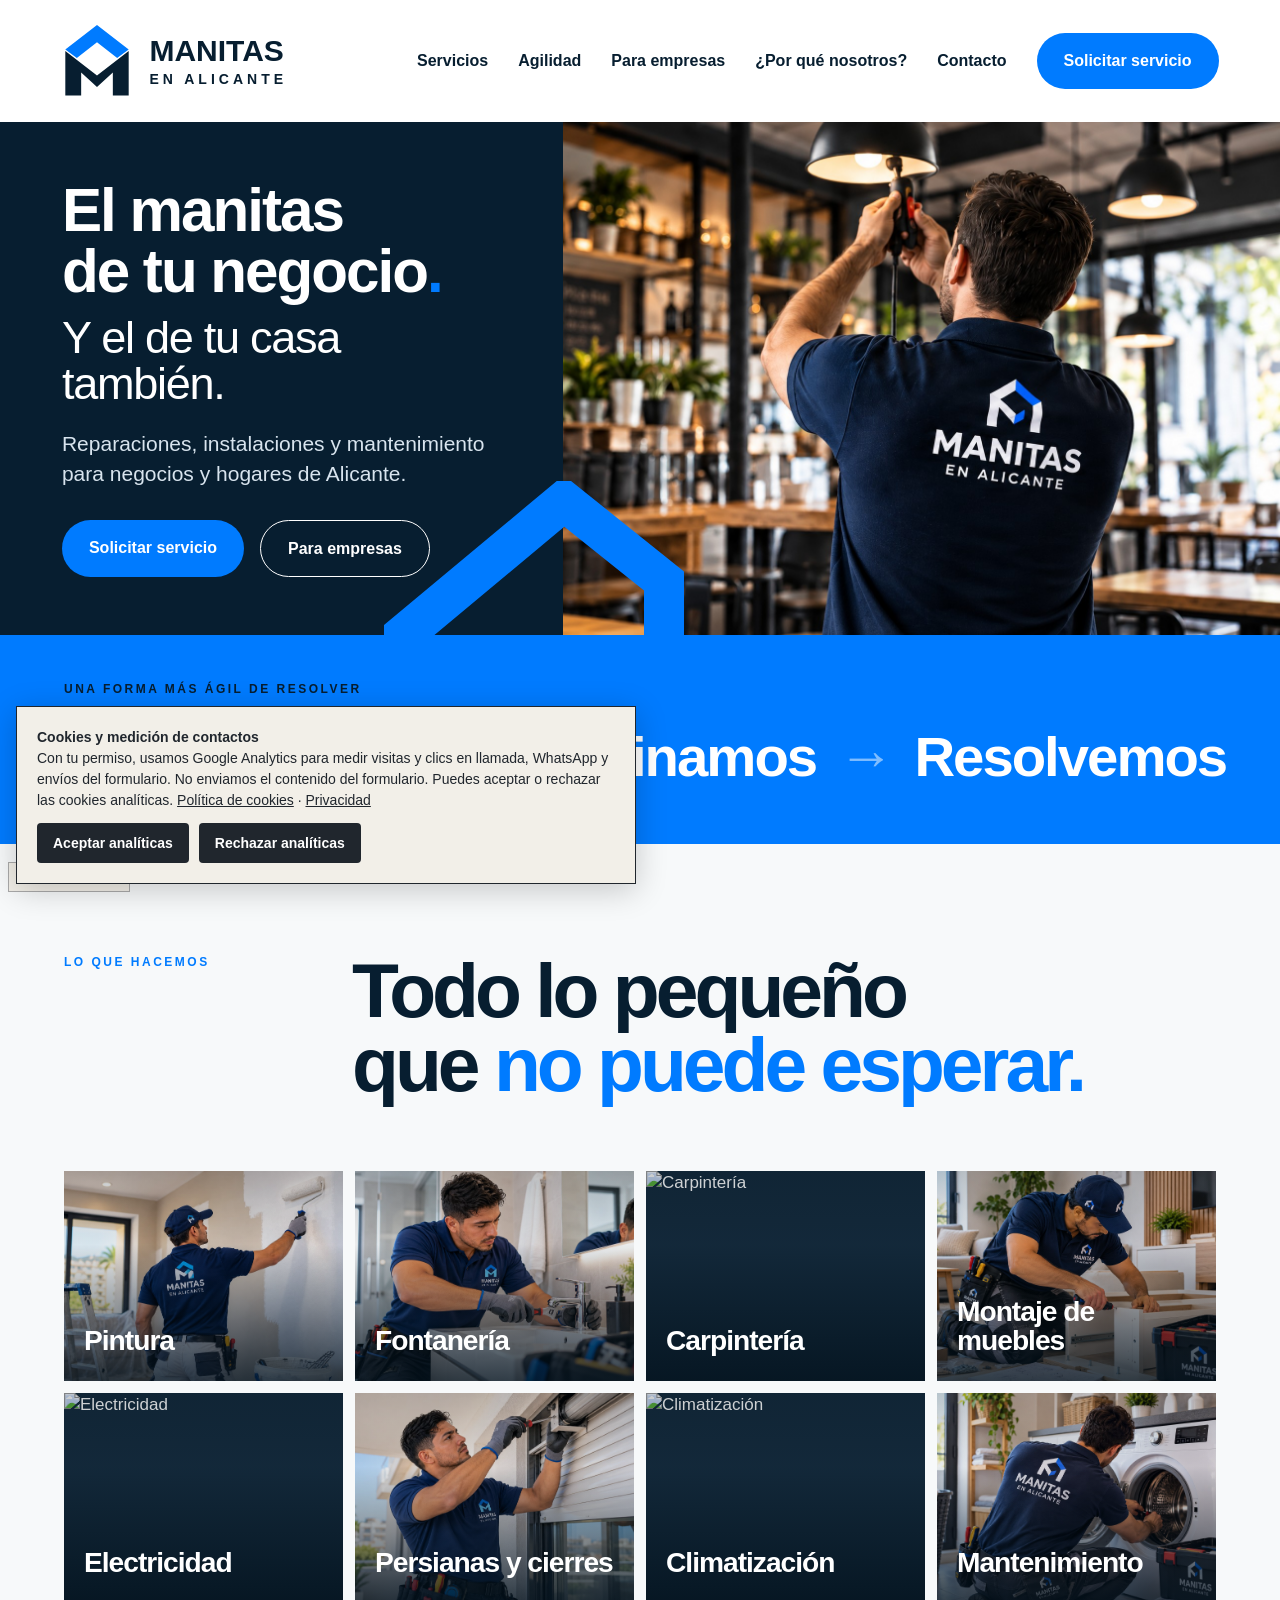
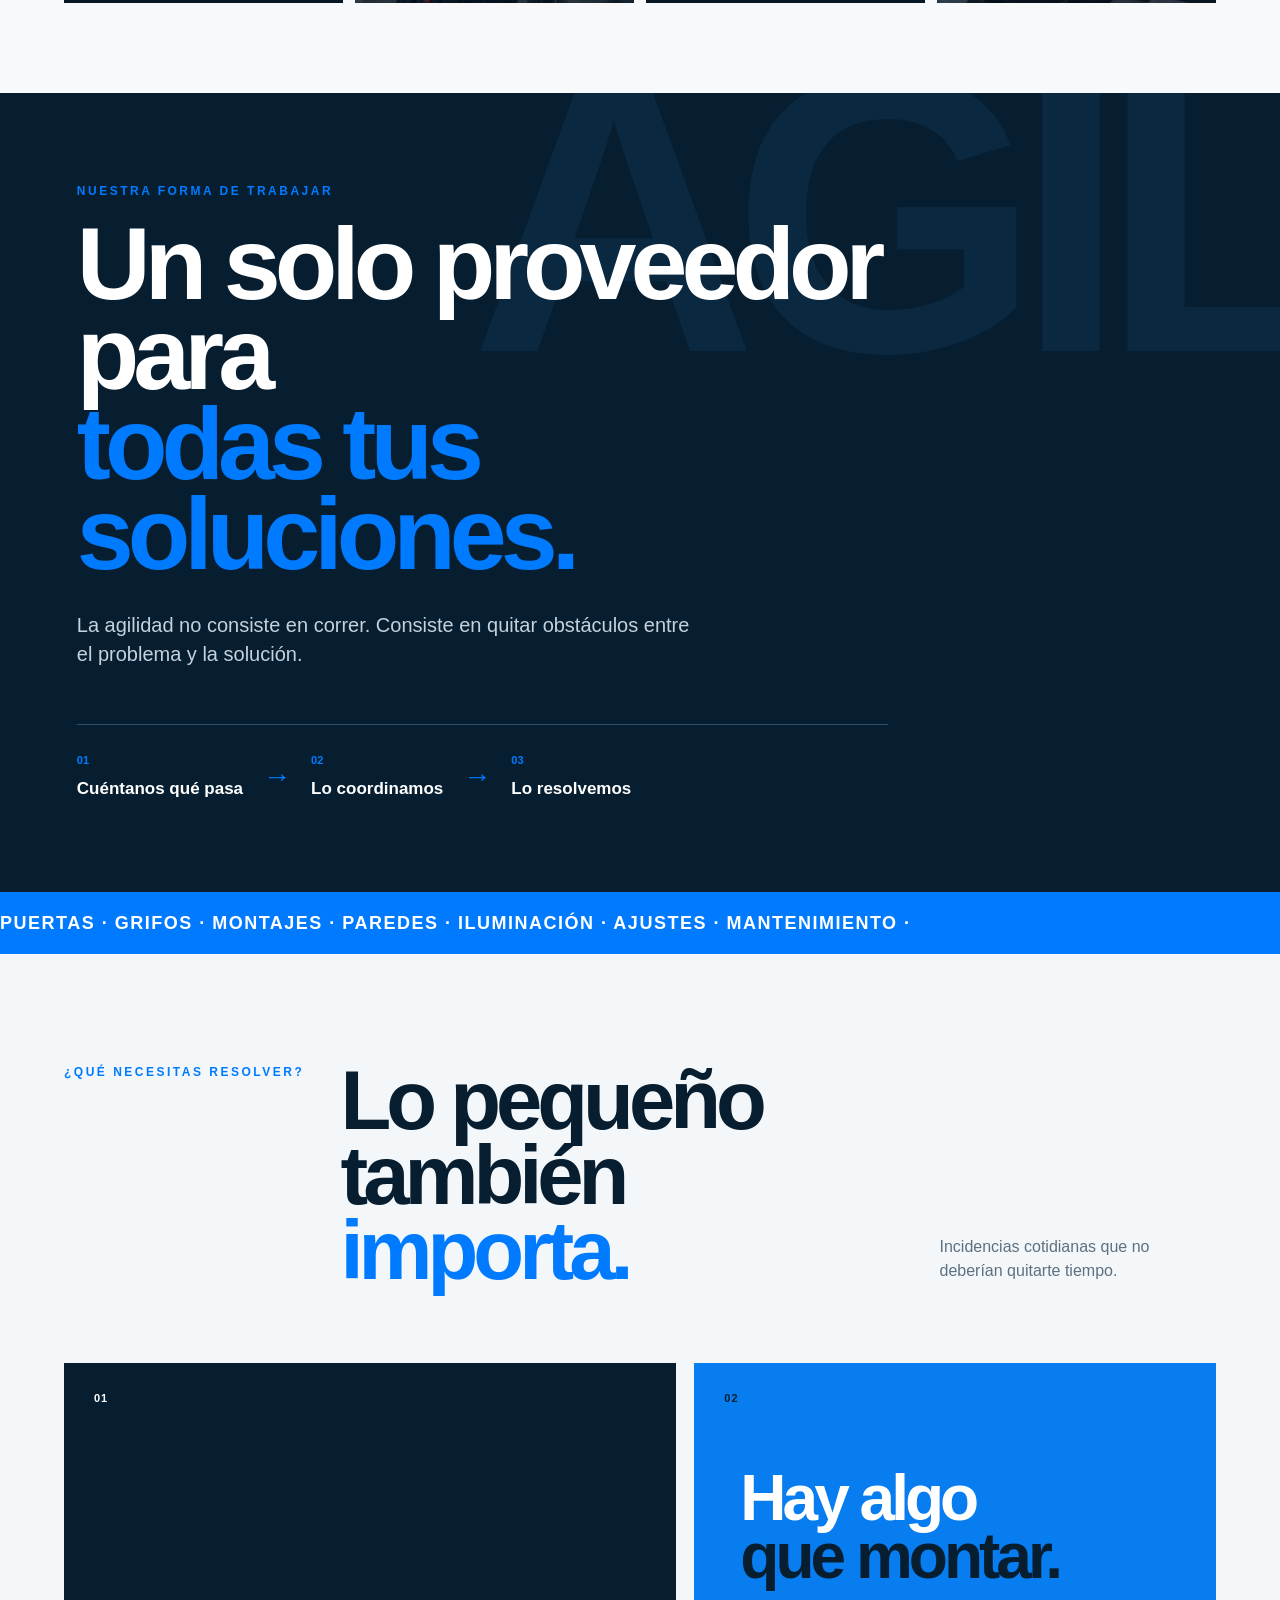
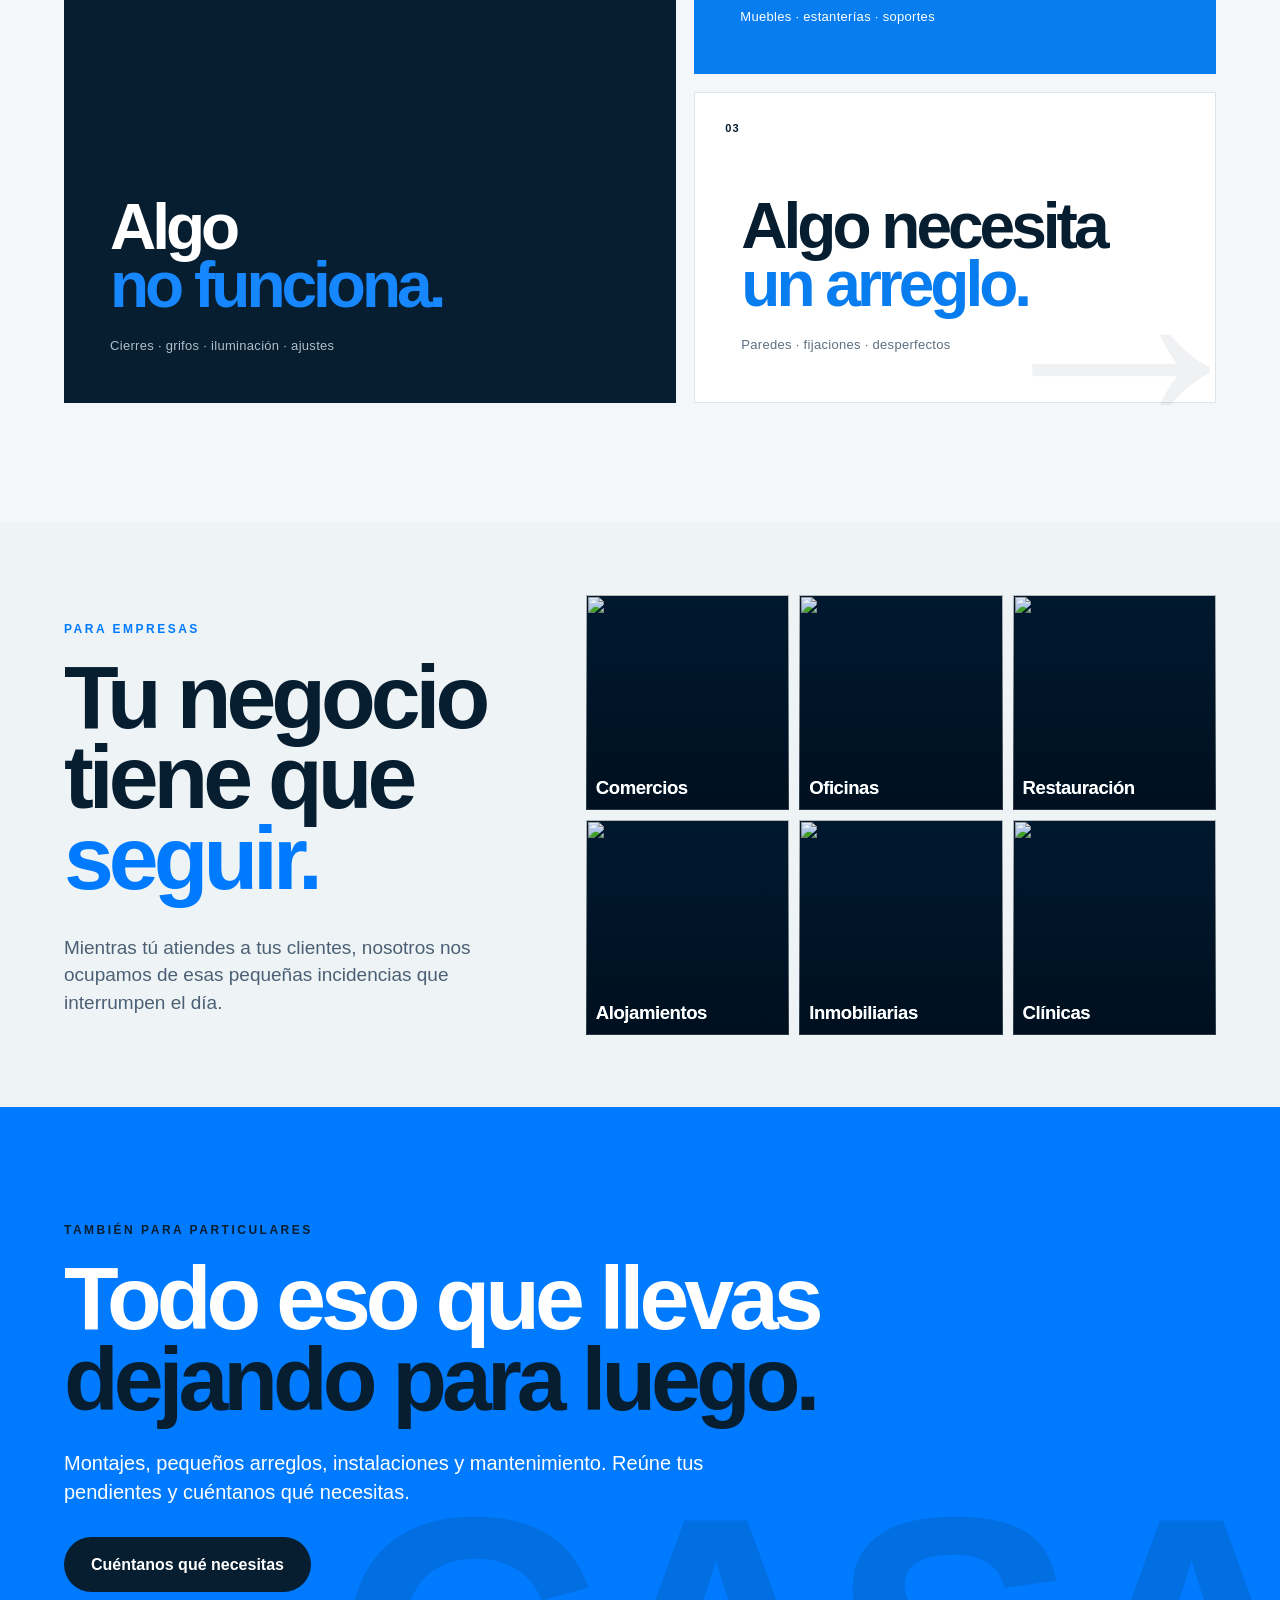
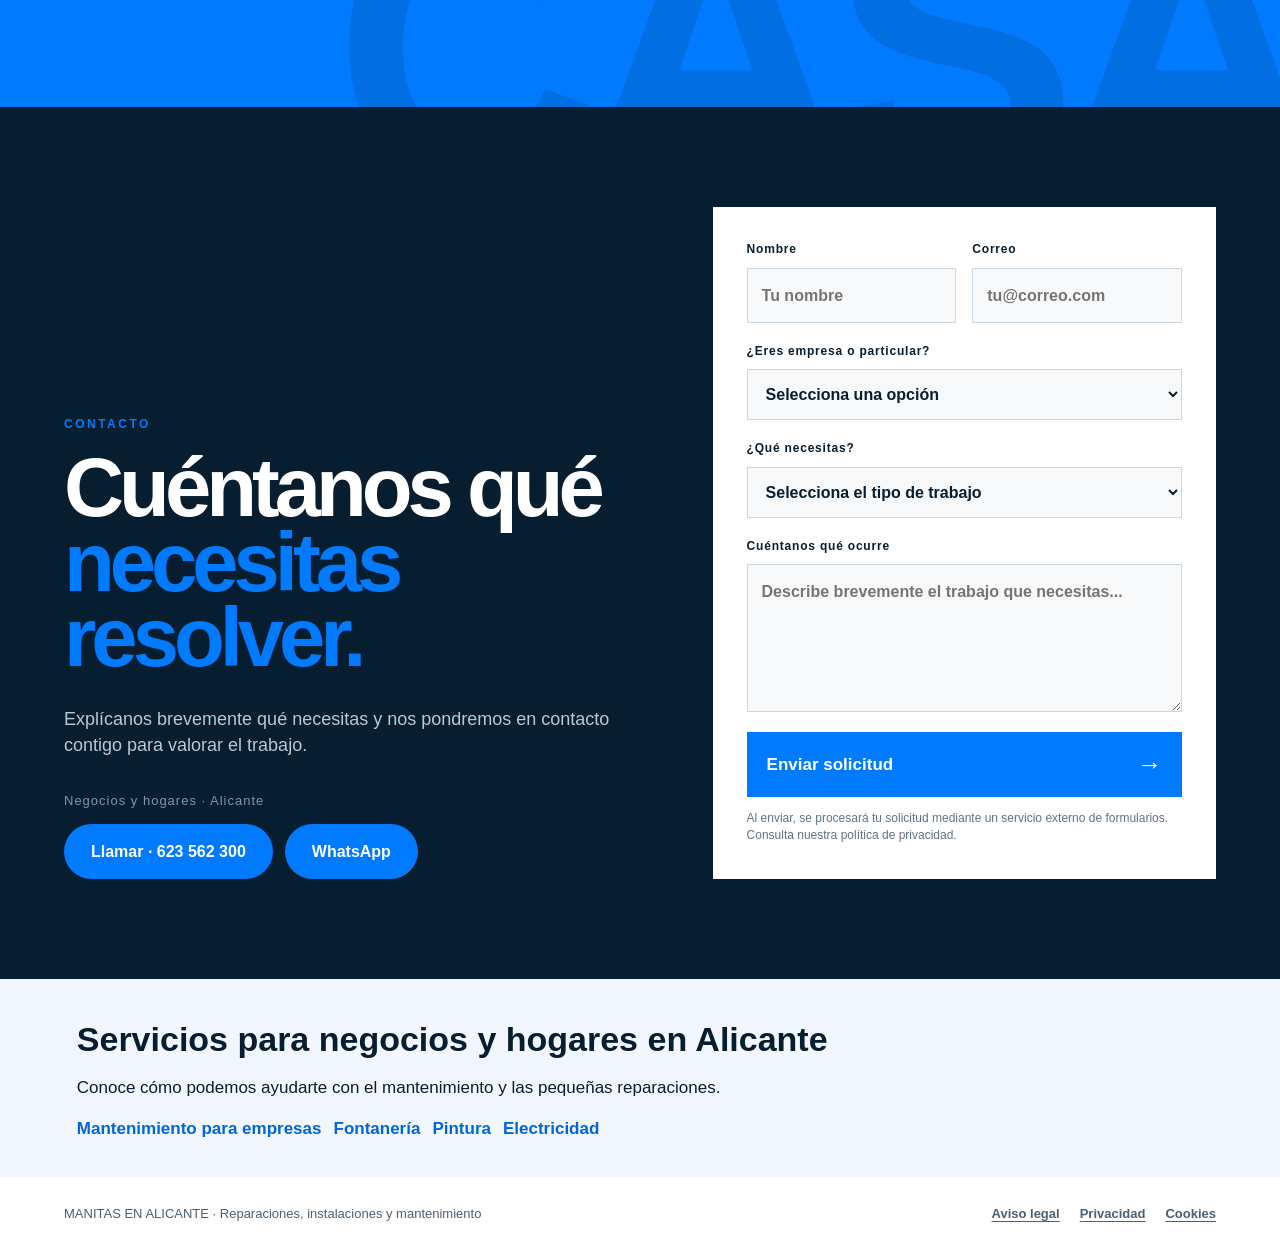
==== commit 2a8ac1db: "Add direct contact actions, concise SEO title and analytics consent" ====
--- a/index.html
+++ b/index.html
@@ -1,6 +1,6 @@
-<!doctype html><html lang="es"><head><meta charset="utf-8"><meta name="viewport" content="width=device-width,initial-scale=1"><title>Manitas en Alicante | Mantenimiento y reparaciones para empresas</title><meta name="description" content="Mantenimiento y reparaciones para negocios en Alicante: comercios, oficinas, restaurantes y alojamientos. Pintura, fontanería, electricidad y más."><link rel="canonical" href="https://manitasenalicante.es/"><meta property="og:title" content="Manitas en Alicante | Mantenimiento y reparaciones para empresas"><meta property="og:description" content="Mantenimiento y reparaciones para negocios en Alicante: comercios, oficinas, restaurantes y alojamientos. Pintura, fontanería, electricidad y más."><meta property="og:type" content="website"><meta property="og:locale" content="es_ES"><meta property="og:site_name" content="Manitas en Alicante"><meta property="og:url" content="https://manitasenalicante.es/"><meta property="og:image" content="https://manitasenalicante.es/hero.jpg"><meta name="twitter:card" content="summary_large_image"><meta name="twitter:title" content="Manitas en Alicante | Mantenimiento y reparaciones para empresas"><meta name="twitter:description" content="Mantenimiento y reparaciones para negocios en Alicante: comercios, oficinas, restaurantes y alojamientos. Pintura, fontanería, electricidad y más."><meta name="twitter:image" content="https://manitasenalicante.es/hero.jpg"><link rel="stylesheet" href="styles.css?v=20261002-2022"><link rel="icon" type="image/jpeg" href="WhatsApp%20Image%202026-10-02%20at%2019.15.28.jpeg?v=20261002-1915"><script type="application/ld+json">{"@context":"https://schema.org","@type":"HomeAndConstructionBusiness","name":"Manitas en Alicante","url":"https://manitasenalicante.es/","description":"Mantenimiento y reparaciones para negocios en Alicante: comercios, oficinas, restaurantes y alojamientos. Pintura, fontanería, electricidad y más.","areaServed":{"@type":"AdministrativeArea","name":"Alicante, España"},"hasOfferCatalog":{"@type":"OfferCatalog","name":"Servicios de mantenimiento y reparaciones","itemListElement":[{"@type":"OfferCatalog","name":"Pintura"},{"@type":"OfferCatalog","name":"Fontanería"},{"@type":"OfferCatalog","name":"Carpintería"},{"@type":"OfferCatalog","name":"Montaje de muebles"},{"@type":"OfferCatalog","name":"Electricidad"},{"@type":"OfferCatalog","name":"Persianas"},{"@type":"OfferCatalog","name":"Climatización"},{"@type":"OfferCatalog","name":"Mantenimiento"}]}}</script><meta name="robots" content="index, follow"><meta name="theme-color" content="#007bff"></head><body><header><a class="brand" href="#inicio"><svg viewBox="0 0 50 50" aria-hidden="true"><path fill="#007bff" d="M3 17 25 0l22 17-8 6-14-11-14 11z"/><path fill="#071e30" d="M3 18v31h11V33l11 10 11-10v16h11V18L25 35z"/></svg><span>MANITAS<small>EN ALICANTE</small></span></a><button class="menu" aria-expanded="false" aria-controls="nav" aria-label="Abrir menú"><span></span><span></span><span></span></button><nav id="nav"><a href="#servicios">Servicios</a><a href="#agilidad">Agilidad</a><a href="#empresas">Para empresas</a><a href="#agilidad">¿Por qué nosotros?</a><a href="#contacto">Contacto</a><a class="button" href="#contacto">Solicitar servicio</a></nav></header><main><section class="hero" id="inicio"><div class="copy"><h1>El manitas<br>de tu negocio<span>.</span><strong>Y el de tu casa también.</strong></h1><p>Reparaciones, instalaciones y mantenimiento para negocios y hogares de Alicante.</p><div class="actions"><a class="button" href="#contacto">Solicitar servicio</a><a class="outline" href="#empresas">Para empresas</a></div></div><div class="hero-photo" role="img" aria-label="Imagen ilustrativa de un trabajador de espaldas con el polo de Manitas en Alicante en un local"></div><svg class="roof" viewBox="0 0 300 170" aria-hidden="true"><path d="M0 170 180 20 280 100v70" fill="none" stroke="#007bff" stroke-width="40"/></svg></section><section class="manifest reveal"><span class="manifest-kicker">UNA FORMA MÁS ÁGIL DE RESOLVER</span><div class="manifest-line"><span>Nos cuentas</span><i>→</i><span>Coordinamos</span><i>→</i><span>Resolvemos</span></div></section>
+<!doctype html><html lang="es"><head><meta charset="utf-8"><meta name="viewport" content="width=device-width,initial-scale=1"><title>Manitas en Alicante | Reparaciones y mantenimiento</title><meta name="description" content="Mantenimiento y reparaciones para negocios en Alicante: comercios, oficinas, restaurantes y alojamientos. Pintura, fontanería, electricidad y más."><link rel="canonical" href="https://manitasenalicante.es/"><meta property="og:title" content="Manitas en Alicante | Reparaciones y mantenimiento"><meta property="og:description" content="Mantenimiento y reparaciones para negocios en Alicante: comercios, oficinas, restaurantes y alojamientos. Pintura, fontanería, electricidad y más."><meta property="og:type" content="website"><meta property="og:locale" content="es_ES"><meta property="og:site_name" content="Manitas en Alicante"><meta property="og:url" content="https://manitasenalicante.es/"><meta property="og:image" content="https://manitasenalicante.es/hero.jpg"><meta name="twitter:card" content="summary_large_image"><meta name="twitter:title" content="Manitas en Alicante | Reparaciones y mantenimiento"><meta name="twitter:description" content="Mantenimiento y reparaciones para negocios en Alicante: comercios, oficinas, restaurantes y alojamientos. Pintura, fontanería, electricidad y más."><meta name="twitter:image" content="https://manitasenalicante.es/hero.jpg"><link rel="stylesheet" href="styles.css?v=20261002-2022"><link rel="icon" type="image/jpeg" href="WhatsApp%20Image%202026-10-02%20at%2019.15.28.jpeg?v=20261002-1915"><script type="application/ld+json">{"@context":"https://schema.org","@type":"HomeAndConstructionBusiness","name":"Manitas en Alicante","url":"https://manitasenalicante.es/","description":"Mantenimiento y reparaciones para negocios en Alicante: comercios, oficinas, restaurantes y alojamientos. Pintura, fontanería, electricidad y más.","areaServed":{"@type":"AdministrativeArea","name":"Alicante, España"},"hasOfferCatalog":{"@type":"OfferCatalog","name":"Servicios de mantenimiento y reparaciones","itemListElement":[{"@type":"OfferCatalog","name":"Pintura"},{"@type":"OfferCatalog","name":"Fontanería"},{"@type":"OfferCatalog","name":"Carpintería"},{"@type":"OfferCatalog","name":"Montaje de muebles"},{"@type":"OfferCatalog","name":"Electricidad"},{"@type":"OfferCatalog","name":"Persianas"},{"@type":"OfferCatalog","name":"Climatización"},{"@type":"OfferCatalog","name":"Mantenimiento"}]}}</script><meta name="robots" content="index, follow"><meta name="theme-color" content="#007bff"><script defer src="/contact-analytics.js"></script></head><body><header><a class="brand" href="#inicio"><svg viewBox="0 0 50 50" aria-hidden="true"><path fill="#007bff" d="M3 17 25 0l22 17-8 6-14-11-14 11z"/><path fill="#071e30" d="M3 18v31h11V33l11 10 11-10v16h11V18L25 35z"/></svg><span>MANITAS<small>EN ALICANTE</small></span></a><button class="menu" aria-expanded="false" aria-controls="nav" aria-label="Abrir menú"><span></span><span></span><span></span></button><nav id="nav"><a href="#servicios">Servicios</a><a href="#agilidad">Agilidad</a><a href="#empresas">Para empresas</a><a href="#agilidad">¿Por qué nosotros?</a><a href="#contacto">Contacto</a><a class="button" href="#contacto">Solicitar servicio</a></nav></header><main><section class="hero" id="inicio"><div class="copy"><h1>El manitas<br>de tu negocio<span>.</span><strong>Y el de tu casa también.</strong></h1><p>Reparaciones, instalaciones y mantenimiento para negocios y hogares de Alicante.</p><div class="actions"><a class="button" href="#contacto">Solicitar servicio</a><a class="outline" href="#empresas">Para empresas</a></div></div><div class="hero-photo" role="img" aria-label="Imagen ilustrativa de un trabajador de espaldas con el polo de Manitas en Alicante en un local"></div><svg class="roof" viewBox="0 0 300 170" aria-hidden="true"><path d="M0 170 180 20 280 100v70" fill="none" stroke="#007bff" stroke-width="40"/></svg></section><section class="manifest reveal"><span class="manifest-kicker">UNA FORMA MÁS ÁGIL DE RESOLVER</span><div class="manifest-line"><span>Nos cuentas</span><i>→</i><span>Coordinamos</span><i>→</i><span>Resolvemos</span></div></section>
 <section class="service-stage" id="servicios"><div class="stage-title reveal"><span>LO QUE HACEMOS</span><h2>Todo lo pequeño<br>que <em>no puede esperar.</em></h2></div><div class="service-mosaic"><a class="service-tile service-tile-1 reveal" href="#servicio-detalle" data-service="pintura" aria-label="Ver servicio de Pintura"><img src="pintura.jpeg?v=20261002-1950" alt="Pintura" loading="lazy"><h3>Pintura</h3><span class="service-arrow" aria-hidden="true">↗</span></a><a class="service-tile service-tile-2 reveal" href="#servicio-detalle" data-service="fontaneria" aria-label="Ver servicio de Fontanería"><img src="fontaneria%20.jpeg?v=20261002-1950" alt="Fontanería" loading="lazy"><h3>Fontanería</h3><span class="service-arrow" aria-hidden="true">↗</span></a><a class="service-tile service-tile-3 reveal" href="#servicio-detalle" data-service="carpinteria" aria-label="Ver servicio de Carpintería"><img src="https://static.wixstatic.com/media/ba8e49_a5c26e7cbcf0414ba04fc69bd98c42b2~mv2.png/v1/fit/w_1000%2Ch_1000%2Cq_90%2Cusm_0.66_1.00_0.01/ba8e49_a5c26e7cbcf0414ba04fc69bd98c42b2~mv2.png" alt="Carpintería" loading="lazy"><h3>Carpintería</h3><span class="service-arrow" aria-hidden="true">↗</span></a><a class="service-tile service-tile-4 reveal" href="#servicio-detalle" data-service="montaje" aria-label="Ver servicio de Montaje de muebles"><img src="montaje.jpeg" alt="Montaje de muebles" loading="lazy"><h3>Montaje de muebles</h3><span class="service-arrow" aria-hidden="true">↗</span></a><a class="service-tile service-tile-5 reveal" href="#servicio-detalle" data-service="electricidad" aria-label="Ver servicio de Electricidad"><img src="https://images.unsplash.com/photo-1758101755915-462eddc23f57?auto=format&fit=crop&w=900&q=82" alt="Electricidad" loading="lazy"><h3>Electricidad</h3><span class="service-arrow" aria-hidden="true">↗</span></a><a class="service-tile service-tile-6 reveal" href="#servicio-detalle" data-service="persianas" aria-label="Ver servicio de Persianas y cierres"><img src="WhatsApp%20Image%202026-10-02%20at%2019.40.26.jpeg" alt="Persianas y cierres" loading="lazy"><h3>Persianas y cierres</h3><span class="service-arrow" aria-hidden="true">↗</span></a><a class="service-tile service-tile-7 reveal" href="#servicio-detalle" data-service="climatizacion" aria-label="Ver servicio de Climatización"><img src="https://s.alicdn.com/%40sc04/kf/H53036f27dbb64a06ba87f0091d76f070z/Low-Power-Consumption-Design-Low-Vibration-Structure-Domestic-Split-Ac-Inverter-Household-Ac-12000btu-Inverter-Air-Conditioner.jpg" alt="Climatización" loading="lazy"><h3>Climatización</h3><span class="service-arrow" aria-hidden="true">↗</span></a><a class="service-tile service-tile-8 reveal" href="#servicio-detalle" data-service="mantenimiento" aria-label="Ver servicio de Mantenimiento"><img src="mantenimientos.jpeg?v=20261002-2006" alt="Mantenimiento" loading="lazy"><h3>Mantenimiento</h3><span class="service-arrow" aria-hidden="true">↗</span></a></div></section><section class="sector-detail service-detail" id="servicio-detalle" hidden><button class="service-close sector-close" type="button" aria-label="Cerrar">×</button><span class="kicker">SERVICIOS</span><h2 id="service-title"></h2><p id="service-text"></p><div class="sector-jobs" id="service-jobs"></div><a class="button" href="#contacto">Solicitar servicio</a></section>
 <section class="agile-stage" id="agilidad"><div class="agile-word" aria-hidden="true">ÁGIL</div><div class="agile-content reveal"><span class="kicker">NUESTRA FORMA DE TRABAJAR</span><h2>Un solo proveedor para<br><em>todas tus soluciones.</em></h2><p>La agilidad no consiste en correr. Consiste en quitar obstáculos entre el problema y la solución.</p><div class="agile-flow"><div><b>01</b><strong>Cuéntanos qué pasa</strong></div><i>→</i><div><b>02</b><strong>Lo coordinamos</strong></div><i>→</i><div><b>03</b><strong>Lo resolvemos</strong></div></div></div></section>
 <section class="problem-ticker"><div>PUERTAS · GRIFOS · MONTAJES · PAREDES · ILUMINACIÓN · AJUSTES · MANTENIMIENTO · </div></section>
 <section class="needs-stage"><div class="needs-head reveal"><span class="kicker">¿QUÉ NECESITAS RESOLVER?</span><h2>Lo pequeño también<br><em>importa.</em></h2><p>Incidencias cotidianas que no deberían quitarte tiempo.</p></div><div class="needs-visual"><div class="need need-one reveal"><span>01</span><h3>Algo<br><em>no funciona.</em></h3><p>Cierres · grifos · iluminación · ajustes</p></div><div class="need need-two reveal"><span>02</span><h3>Hay algo<br><em>que montar.</em></h3><p>Muebles · estanterías · soportes</p></div><div class="need need-three reveal"><span>03</span><h3>Algo necesita<br><em>un arreglo.</em></h3><p>Paredes · fijaciones · desperfectos</p></div><div class="needs-mark" aria-hidden="true">→</div></div></section><section class="business-stage" id="empresas"><div class="business-intro reveal"><span class="kicker">PARA EMPRESAS</span><h2>Tu negocio<br>tiene que <em>seguir.</em></h2><p>Mientras tú atiendes a tus clientes, nosotros nos ocupamos de esas pequeñas incidencias que interrumpen el día.</p></div><div class="sector-cloud sector-mosaic reveal"><button type="button" data-sector="comercios" class="sector-tile sector-tile-1"><img src="https://images.unsplash.com/photo-1441986300917-64674bd600d8?auto=format&fit=crop&w=900&q=82" alt="" loading="lazy"><span class="sector-card-icon" aria-hidden="true">↗</span><strong>Comercios</strong></button><button type="button" data-sector="oficinas" class="sector-tile sector-tile-2"><img src="https://images.unsplash.com/photo-1497366754035-f200968a6e72?auto=format&fit=crop&w=900&q=82" alt="" loading="lazy"><span class="sector-card-icon" aria-hidden="true">□</span><strong>Oficinas</strong></button><button type="button" data-sector="restauracion" class="sector-tile sector-tile-3"><img src="https://images.unsplash.com/photo-1517248135467-4c7edcad34c4?auto=format&fit=crop&w=900&q=82" alt="" loading="lazy"><span class="sector-card-icon" aria-hidden="true">●</span><strong>Restauración</strong></button><button type="button" data-sector="alojamientos" class="sector-tile sector-tile-4"><img src="https://images.unsplash.com/photo-1566073771259-6a8506099945?auto=format&fit=crop&w=900&q=82" alt="" loading="lazy"><span class="sector-card-icon" aria-hidden="true">⌂</span><strong>Alojamientos</strong></button><button type="button" data-sector="inmobiliarias" class="sector-tile sector-tile-5"><img src="https://images.unsplash.com/photo-1560518883-ce09059eeffa?auto=format&fit=crop&w=900&q=82" alt="" loading="lazy"><span class="sector-card-icon" aria-hidden="true">◇</span><strong>Inmobiliarias</strong></button><button type="button" data-sector="clinicas" class="sector-tile sector-tile-6"><img src="https://images.unsplash.com/photo-1519494026892-80bbd2d6fd0d?auto=format&fit=crop&w=900&q=82" alt="" loading="lazy"><span class="sector-card-icon" aria-hidden="true">+</span><strong>Clínicas</strong></button></div></section><section class="sector-detail" id="sector-detalle" hidden><button class="sector-close" type="button" aria-label="Cerrar">×</button><span class="sector-symbol" id="sector-symbol" aria-hidden="true"></span><span class="kicker" id="sector-kicker">PARA EMPRESAS</span><h2 id="sector-title"></h2><p id="sector-text"></p><div class="sector-jobs" id="sector-jobs"></div><a class="button" href="#contacto">Solicitar servicio</a></section>
-<section class="home-stage"><div class="home-number reveal">CASA</div><div class="home-copy reveal"><span class="kicker">TAMBIÉN PARA PARTICULARES</span><h2>Todo eso que llevas<br><em>dejando para luego.</em></h2><p>Montajes, pequeños arreglos, instalaciones y mantenimiento. Reúne tus pendientes y cuéntanos qué necesitas.</p><a class="button dark" href="#contacto">Cuéntanos qué necesitas</a></div></section><section class="contact contact-stage" id="contacto"><div class="contact-copy reveal"><span class="kicker">CONTACTO</span><h2>Cuéntanos qué<br><em>necesitas resolver.</em></h2><p>Explícanos brevemente qué necesitas y nos pondremos en contacto contigo para valorar el trabajo.</p><p class="contact-place">Negocios y hogares · Alicante</p></div><form class="contact-form reveal" action="https://formsubmit.co/juanjoseavilagcbs@gmail.com" method="POST"><input type="hidden" name="_subject" value="Nueva solicitud - Manitas en Alicante"><input type="hidden" name="_next" value="https://manitasenalicante.es/solicitud-enviada.html"><input type="hidden" name="_captcha" value="true"><input type="text" name="_honey" style="display:none" tabindex="-1" autocomplete="off" aria-hidden="true"><div class="form-row"><label>Nombre<input type="text" name="Nombre" autocomplete="name" required placeholder="Tu nombre"></label><label>Correo<input type="email" name="Correo" autocomplete="email" required placeholder="tu@correo.com"></label></div><label>¿Eres empresa o particular?<select name="Tipo de cliente" required><option value="" selected disabled>Selecciona una opción</option><option>Empresa</option><option>Particular</option></select></label><label>¿Qué necesitas?<select name="Necesidad" required><option value="" selected disabled>Selecciona el tipo de trabajo</option><option>Reparación</option><option>Instalación o montaje</option><option>Mantenimiento</option><option>Otro</option></select></label><label>Cuéntanos qué ocurre<textarea name="Descripción" rows="5" required placeholder="Describe brevemente el trabajo que necesitas..."></textarea></label><button type="submit">Enviar solicitud <span>→</span></button><small>Al enviar, se procesará tu solicitud mediante un servicio externo de formularios. Consulta nuestra <a href="/privacidad.html">política de privacidad</a>.</small></form></section><section aria-label="Servicios especializados en Alicante" style="padding:36px 6%;background:#f2f7ff;color:#071e30"><h2 style="font-size:clamp(24px,3vw,34px);margin:0 0 12px">Servicios para negocios y hogares en Alicante</h2><p style="margin:0 0 16px">Conoce cómo podemos ayudarte con el mantenimiento y las pequeñas reparaciones.</p><div style="display:flex;flex-wrap:wrap;gap:12px"><a style="color:#0067d6;font-weight:700" href="/mantenimiento-empresas-alicante.html">Mantenimiento para empresas</a><a style="color:#0067d6;font-weight:700" href="/fontaneria-alicante.html">Fontanería</a><a style="color:#0067d6;font-weight:700" href="/pintura-alicante.html">Pintura</a><a style="color:#0067d6;font-weight:700" href="/electricidad-alicante.html">Electricidad</a></div></section></main><footer><span>MANITAS EN ALICANTE · Reparaciones, instalaciones y mantenimiento</span><nav class="legal-links" aria-label="Información legal"><a href="aviso-legal.html">Aviso legal</a><a href="privacidad.html">Privacidad</a><a href="cookies.html">Cookies</a></nav></footer><aside class="cookie-banner" id="cookie-banner" aria-label="Aviso de cookies"><p><strong>Cookies</strong><br>Usamos únicamente almacenamiento local necesario para recordar tu elección. No utilizamos cookies analíticas ni publicitarias. <a href="cookies.html">Política de cookies</a></p><div><button type="button" id="cookie-ok">Entendido</button><button type="button" id="cookie-close">Cerrar</button></div></aside><script>const b=document.querySelector('.menu'),n=document.querySelector('nav');b.onclick=()=>{let o=b.getAttribute('aria-expanded')==='true';b.setAttribute('aria-expanded',!o);b.setAttribute('aria-label',o?'Abrir menú':'Cerrar menú');n.classList.toggle('open',!o)};n.querySelectorAll('a').forEach(a=>a.onclick=()=>{n.classList.remove('open');b.setAttribute('aria-expanded','false')});const io=new IntersectionObserver(es=>es.forEach(e=>{if(e.isIntersecting)e.target.classList.add("visible")}),{threshold:.12});document.querySelectorAll(".reveal").forEach(e=>io.observe(e));const serviceData={pintura:{s:"✦",t:"Pintura",p:"Pequeños trabajos de pintura y puesta a punto para mantener tus espacios cuidados.",j:["Retoques y reparación de paredes","Pintura de habitaciones y zonas concretas","Tapado de marcas y pequeños desperfectos","Puesta a punto de locales y viviendas"]},fontaneria:{s:"≈",t:"Fontanería",p:"Solucionamos pequeñas incidencias de fontanería que no deberían frenar tu día.",j:["Cambio de grifos y accesorios","Reparación de pequeñas fugas","Sustitución de sifones y mecanismos","Ajustes y pequeñas instalaciones"]},carpinteria:{s:"⌁",t:"Carpintería",p:"Ajustes y pequeñas reparaciones de carpintería para negocios y hogares.",j:["Ajuste de puertas y bisagras","Reparación de pequeños desperfectos","Colocación de baldas y elementos","Ajustes de mobiliario"]},montaje:{s:"⊞",t:"Montaje de muebles",p:"Montamos y dejamos listo el mobiliario que necesitas instalar.",j:["Montaje de muebles","Estanterías y almacenaje","Mesas, escritorios y mobiliario auxiliar","Fijación y ajuste de muebles"]},electricidad:{s:"ϟ",t:"Electricidad",p:"Pequeños trabajos eléctricos e instalaciones para mantener tus espacios operativos.",j:["Cambio de enchufes e interruptores","Instalación y sustitución de luminarias","Colocación de lámparas y apliques","Pequeñas incidencias eléctricas"]},persianas:{s:"▤",t:"Persianas y cierres",p:"Ajustamos y reparamos persianas y cierres para recuperar su funcionamiento.",j:["Ajuste de persianas","Cambio de cintas y accesorios","Pequeñas reparaciones de cierres","Ajuste de mecanismos y herrajes"]},climatizacion:{s:"❄",t:"Climatización",p:"Apoyo en pequeñas tareas relacionadas con climatización y puesta a punto.",j:["Limpieza y mantenimiento básico","Colocación de accesorios","Revisión visual de instalaciones","Apoyo en pequeñas incidencias"]},mantenimiento:{s:"⚒",t:"Mantenimiento",p:"Nos ocupamos de esas pequeñas tareas recurrentes que mantienen tu espacio funcionando.",j:["Revisiones y pequeños arreglos","Mantenimiento preventivo básico","Puesta a punto de locales y viviendas","Resolución de incidencias cotidianas"]}};const svd=document.querySelector("#servicio-detalle"),svt=document.querySelector("#service-title"),svp=document.querySelector("#service-text"),svj=document.querySelector("#service-jobs");document.querySelectorAll(".service-tile[data-service]").forEach(x=>x.onclick=e=>{e.preventDefault();const d=serviceData[x.dataset.service];svd.dataset.service=x.dataset.service;svd.classList.remove("sector-swap");void svd.offsetWidth;svd.classList.add("sector-swap");svt.textContent=d.t;svp.textContent=d.p;svj.innerHTML=d.j.map(v=>"<span>"+v+"</span>").join("");svd.hidden=false;requestAnimationFrame(()=>svd.classList.add("open"));svd.scrollIntoView({behavior:"smooth",block:"center"})});document.querySelector(".service-close").onclick=()=>{svd.classList.remove("open");setTimeout(()=>svd.hidden=true,250)};const sectorData={comercios:{s:"↗",p:"Pequeñas incidencias que afectan al funcionamiento y a la imagen de tu local.",t:"Comercios",j:["Ajustes de puertas, cierres y herrajes","Montaje de estanterías, soportes y mobiliario","Pequeñas reparaciones e iluminación","Mantenimiento y puesta a punto del local"]},oficinas:{s:"□",p:"Resolvemos los pequeños trabajos para que el equipo pueda seguir trabajando sin distracciones.",t:"Oficinas",j:["Montaje y ajuste de mobiliario","Colocación de soportes, cuadros y accesorios","Pequeñas reparaciones y desperfectos","Mantenimiento de espacios de trabajo"]},restauracion:{s:"●",p:"Apoyo para bares, cafeterías y restaurantes cuando aparece una incidencia o hay algo que montar o ajustar.",t:"Restauración",j:["Ajustes de puertas, cierres y mobiliario","Montajes y fijaciones","Pequeñas reparaciones en sala y zonas de trabajo","Mantenimiento general del establecimiento"]},alojamientos:{s:"⌂",p:"Pequeños arreglos y mantenimiento para mantener habitaciones y zonas comunes preparadas para tus huéspedes.",t:"Alojamientos",j:["Ajustes de puertas, persianas y herrajes","Montaje de mobiliario y accesorios","Reparación de pequeños desperfectos","Puesta a punto entre estancias"]},inmobiliarias:{s:"◇",p:"Una solución práctica para pequeñas incidencias en viviendas y locales antes de entregar, alquilar o enseñar un inmueble.",t:"Inmobiliarias",j:["Puesta a punto de viviendas y locales","Montajes, fijaciones y ajustes","Reparación de pequeños desperfectos","Mantenimiento entre inquilinos"]},clinicas:{s:"+",p:"Mantenimiento y pequeños trabajos para conservar espacios profesionales cuidados y operativos.",t:"Clínicas",j:["Ajustes de puertas y mobiliario","Montaje de accesorios y soportes","Pequeñas reparaciones","Mantenimiento de consultas y zonas comunes"]}};const sd=document.querySelector("#sector-detalle"),ss=document.querySelector("#sector-symbol"),st=document.querySelector("#sector-title"),sp=document.querySelector("#sector-text"),sj=document.querySelector("#sector-jobs");document.querySelectorAll(".sector-cloud button").forEach(x=>x.onclick=()=>{const d=sectorData[x.dataset.sector];sd.dataset.sector=x.dataset.sector;ss.textContent=d.s;sd.classList.remove("sector-swap");void sd.offsetWidth;sd.classList.add("sector-swap");st.textContent=d.t;sp.textContent=d.p;sj.innerHTML=d.j.map(v=>"<span>"+v+"</span>").join("");sd.hidden=false;requestAnimationFrame(()=>sd.classList.add("open"));sd.scrollIntoView({behavior:"smooth",block:"center"})});document.querySelector("#sector-detalle .sector-close").onclick=()=>{sd.classList.remove("open");setTimeout(()=>sd.hidden=true,250)};;const cb=document.querySelector("#cookie-banner"),ok=document.querySelector("#cookie-ok"),cc=document.querySelector("#cookie-close");if(localStorage.getItem("manitas-cookie-choice")==="accepted")cb.hidden=true;ok.onclick=()=>{localStorage.setItem("manitas-cookie-choice","accepted");cb.hidden=true};cc.onclick=()=>cb.hidden=true;</script></body></html>
+<section class="home-stage"><div class="home-number reveal">CASA</div><div class="home-copy reveal"><span class="kicker">TAMBIÉN PARA PARTICULARES</span><h2>Todo eso que llevas<br><em>dejando para luego.</em></h2><p>Montajes, pequeños arreglos, instalaciones y mantenimiento. Reúne tus pendientes y cuéntanos qué necesitas.</p><a class="button dark" href="#contacto">Cuéntanos qué necesitas</a></div></section><section class="contact contact-stage" id="contacto"><div class="contact-copy reveal"><span class="kicker">CONTACTO</span><h2>Cuéntanos qué<br><em>necesitas resolver.</em></h2><p>Explícanos brevemente qué necesitas y nos pondremos en contacto contigo para valorar el trabajo.</p><p class="contact-place">Negocios y hogares · Alicante</p><div class="actions" style="display:flex;flex-wrap:wrap;gap:12px"><a class="button" data-testid="contact-phone" href="tel:+34623562300">Llamar · 623 562 300</a><a class="button" data-testid="contact-whatsapp" href="https://wa.me/34623562300?text=Hola%2C%20quiero%20solicitar%20un%20servicio%20de%20Manitas%20en%20Alicante" target="_blank" rel="noopener noreferrer">WhatsApp</a></div></div><form class="contact-form reveal" action="https://formsubmit.co/juanjoseavilagcbs@gmail.com" method="POST"><input type="hidden" name="_subject" value="Nueva solicitud - Manitas en Alicante"><input type="hidden" name="_next" value="https://manitasenalicante.es/solicitud-enviada.html"><input type="hidden" name="_captcha" value="true"><input type="text" name="_honey" style="display:none" tabindex="-1" autocomplete="off" aria-hidden="true"><div class="form-row"><label>Nombre<input type="text" name="Nombre" autocomplete="name" required placeholder="Tu nombre"></label><label>Correo<input type="email" name="Correo" autocomplete="email" required placeholder="tu@correo.com"></label></div><label>¿Eres empresa o particular?<select name="Tipo de cliente" required><option value="" selected disabled>Selecciona una opción</option><option>Empresa</option><option>Particular</option></select></label><label>¿Qué necesitas?<select name="Necesidad" required><option value="" selected disabled>Selecciona el tipo de trabajo</option><option>Reparación</option><option>Instalación o montaje</option><option>Mantenimiento</option><option>Otro</option></select></label><label>Cuéntanos qué ocurre<textarea name="Descripción" rows="5" required placeholder="Describe brevemente el trabajo que necesitas..."></textarea></label><button type="submit">Enviar solicitud <span>→</span></button><small>Al enviar, se procesará tu solicitud mediante un servicio externo de formularios. Consulta nuestra <a href="/privacidad.html">política de privacidad</a>.</small></form></section><section aria-label="Servicios especializados en Alicante" style="padding:36px 6%;background:#f2f7ff;color:#071e30"><h2 style="font-size:clamp(24px,3vw,34px);margin:0 0 12px">Servicios para negocios y hogares en Alicante</h2><p style="margin:0 0 16px">Conoce cómo podemos ayudarte con el mantenimiento y las pequeñas reparaciones.</p><div style="display:flex;flex-wrap:wrap;gap:12px"><a style="color:#0067d6;font-weight:700" href="/mantenimiento-empresas-alicante.html">Mantenimiento para empresas</a><a style="color:#0067d6;font-weight:700" href="/fontaneria-alicante.html">Fontanería</a><a style="color:#0067d6;font-weight:700" href="/pintura-alicante.html">Pintura</a><a style="color:#0067d6;font-weight:700" href="/electricidad-alicante.html">Electricidad</a></div></section></main><footer><span>MANITAS EN ALICANTE · Reparaciones, instalaciones y mantenimiento</span><nav class="legal-links" aria-label="Información legal"><a href="aviso-legal.html">Aviso legal</a><a href="privacidad.html">Privacidad</a><a href="cookies.html">Cookies</a></nav></footer><script>const b=document.querySelector('.menu'),n=document.querySelector('nav');b.onclick=()=>{let o=b.getAttribute('aria-expanded')==='true';b.setAttribute('aria-expanded',!o);b.setAttribute('aria-label',o?'Abrir menú':'Cerrar menú');n.classList.toggle('open',!o)};n.querySelectorAll('a').forEach(a=>a.onclick=()=>{n.classList.remove('open');b.setAttribute('aria-expanded','false')});const io=new IntersectionObserver(es=>es.forEach(e=>{if(e.isIntersecting)e.target.classList.add("visible")}),{threshold:.12});document.querySelectorAll(".reveal").forEach(e=>io.observe(e));const serviceData={pintura:{s:"✦",t:"Pintura",p:"Pequeños trabajos de pintura y puesta a punto para mantener tus espacios cuidados.",j:["Retoques y reparación de paredes","Pintura de habitaciones y zonas concretas","Tapado de marcas y pequeños desperfectos","Puesta a punto de locales y viviendas"]},fontaneria:{s:"≈",t:"Fontanería",p:"Solucionamos pequeñas incidencias de fontanería que no deberían frenar tu día.",j:["Cambio de grifos y accesorios","Reparación de pequeñas fugas","Sustitución de sifones y mecanismos","Ajustes y pequeñas instalaciones"]},carpinteria:{s:"⌁",t:"Carpintería",p:"Ajustes y pequeñas reparaciones de carpintería para negocios y hogares.",j:["Ajuste de puertas y bisagras","Reparación de pequeños desperfectos","Colocación de baldas y elementos","Ajustes de mobiliario"]},montaje:{s:"⊞",t:"Montaje de muebles",p:"Montamos y dejamos listo el mobiliario que necesitas instalar.",j:["Montaje de muebles","Estanterías y almacenaje","Mesas, escritorios y mobiliario auxiliar","Fijación y ajuste de muebles"]},electricidad:{s:"ϟ",t:"Electricidad",p:"Pequeños trabajos eléctricos e instalaciones para mantener tus espacios operativos.",j:["Cambio de enchufes e interruptores","Instalación y sustitución de luminarias","Colocación de lámparas y apliques","Pequeñas incidencias eléctricas"]},persianas:{s:"▤",t:"Persianas y cierres",p:"Ajustamos y reparamos persianas y cierres para recuperar su funcionamiento.",j:["Ajuste de persianas","Cambio de cintas y accesorios","Pequeñas reparaciones de cierres","Ajuste de mecanismos y herrajes"]},climatizacion:{s:"❄",t:"Climatización",p:"Apoyo en pequeñas tareas relacionadas con climatización y puesta a punto.",j:["Limpieza y mantenimiento básico","Colocación de accesorios","Revisión visual de instalaciones","Apoyo en pequeñas incidencias"]},mantenimiento:{s:"⚒",t:"Mantenimiento",p:"Nos ocupamos de esas pequeñas tareas recurrentes que mantienen tu espacio funcionando.",j:["Revisiones y pequeños arreglos","Mantenimiento preventivo básico","Puesta a punto de locales y viviendas","Resolución de incidencias cotidianas"]}};const svd=document.querySelector("#servicio-detalle"),svt=document.querySelector("#service-title"),svp=document.querySelector("#service-text"),svj=document.querySelector("#service-jobs");document.querySelectorAll(".service-tile[data-service]").forEach(x=>x.onclick=e=>{e.preventDefault();const d=serviceData[x.dataset.service];svd.dataset.service=x.dataset.service;svd.classList.remove("sector-swap");void svd.offsetWidth;svd.classList.add("sector-swap");svt.textContent=d.t;svp.textContent=d.p;svj.innerHTML=d.j.map(v=>"<span>"+v+"</span>").join("");svd.hidden=false;requestAnimationFrame(()=>svd.classList.add("open"));svd.scrollIntoView({behavior:"smooth",block:"center"})});document.querySelector(".service-close").onclick=()=>{svd.classList.remove("open");setTimeout(()=>svd.hidden=true,250)};const sectorData={comercios:{s:"↗",p:"Pequeñas incidencias que afectan al funcionamiento y a la imagen de tu local.",t:"Comercios",j:["Ajustes de puertas, cierres y herrajes","Montaje de estanterías, soportes y mobiliario","Pequeñas reparaciones e iluminación","Mantenimiento y puesta a punto del local"]},oficinas:{s:"□",p:"Resolvemos los pequeños trabajos para que el equipo pueda seguir trabajando sin distracciones.",t:"Oficinas",j:["Montaje y ajuste de mobiliario","Colocación de soportes, cuadros y accesorios","Pequeñas reparaciones y desperfectos","Mantenimiento de espacios de trabajo"]},restauracion:{s:"●",p:"Apoyo para bares, cafeterías y restaurantes cuando aparece una incidencia o hay algo que montar o ajustar.",t:"Restauración",j:["Ajustes de puertas, cierres y mobiliario","Montajes y fijaciones","Pequeñas reparaciones en sala y zonas de trabajo","Mantenimiento general del establecimiento"]},alojamientos:{s:"⌂",p:"Pequeños arreglos y mantenimiento para mantener habitaciones y zonas comunes preparadas para tus huéspedes.",t:"Alojamientos",j:["Ajustes de puertas, persianas y herrajes","Montaje de mobiliario y accesorios","Reparación de pequeños desperfectos","Puesta a punto entre estancias"]},inmobiliarias:{s:"◇",p:"Una solución práctica para pequeñas incidencias en viviendas y locales antes de entregar, alquilar o enseñar un inmueble.",t:"Inmobiliarias",j:["Puesta a punto de viviendas y locales","Montajes, fijaciones y ajustes","Reparación de pequeños desperfectos","Mantenimiento entre inquilinos"]},clinicas:{s:"+",p:"Mantenimiento y pequeños trabajos para conservar espacios profesionales cuidados y operativos.",t:"Clínicas",j:["Ajustes de puertas y mobiliario","Montaje de accesorios y soportes","Pequeñas reparaciones","Mantenimiento de consultas y zonas comunes"]}};const sd=document.querySelector("#sector-detalle"),ss=document.querySelector("#sector-symbol"),st=document.querySelector("#sector-title"),sp=document.querySelector("#sector-text"),sj=document.querySelector("#sector-jobs");document.querySelectorAll(".sector-cloud button").forEach(x=>x.onclick=()=>{const d=sectorData[x.dataset.sector];sd.dataset.sector=x.dataset.sector;ss.textContent=d.s;sd.classList.remove("sector-swap");void sd.offsetWidth;sd.classList.add("sector-swap");st.textContent=d.t;sp.textContent=d.p;sj.innerHTML=d.j.map(v=>"<span>"+v+"</span>").join("");sd.hidden=false;requestAnimationFrame(()=>sd.classList.add("open"));sd.scrollIntoView({behavior:"smooth",block:"center"})});document.querySelector("#sector-detalle .sector-close").onclick=()=>{sd.classList.remove("open");setTimeout(()=>sd.hidden=true,250)}</script></body></html>
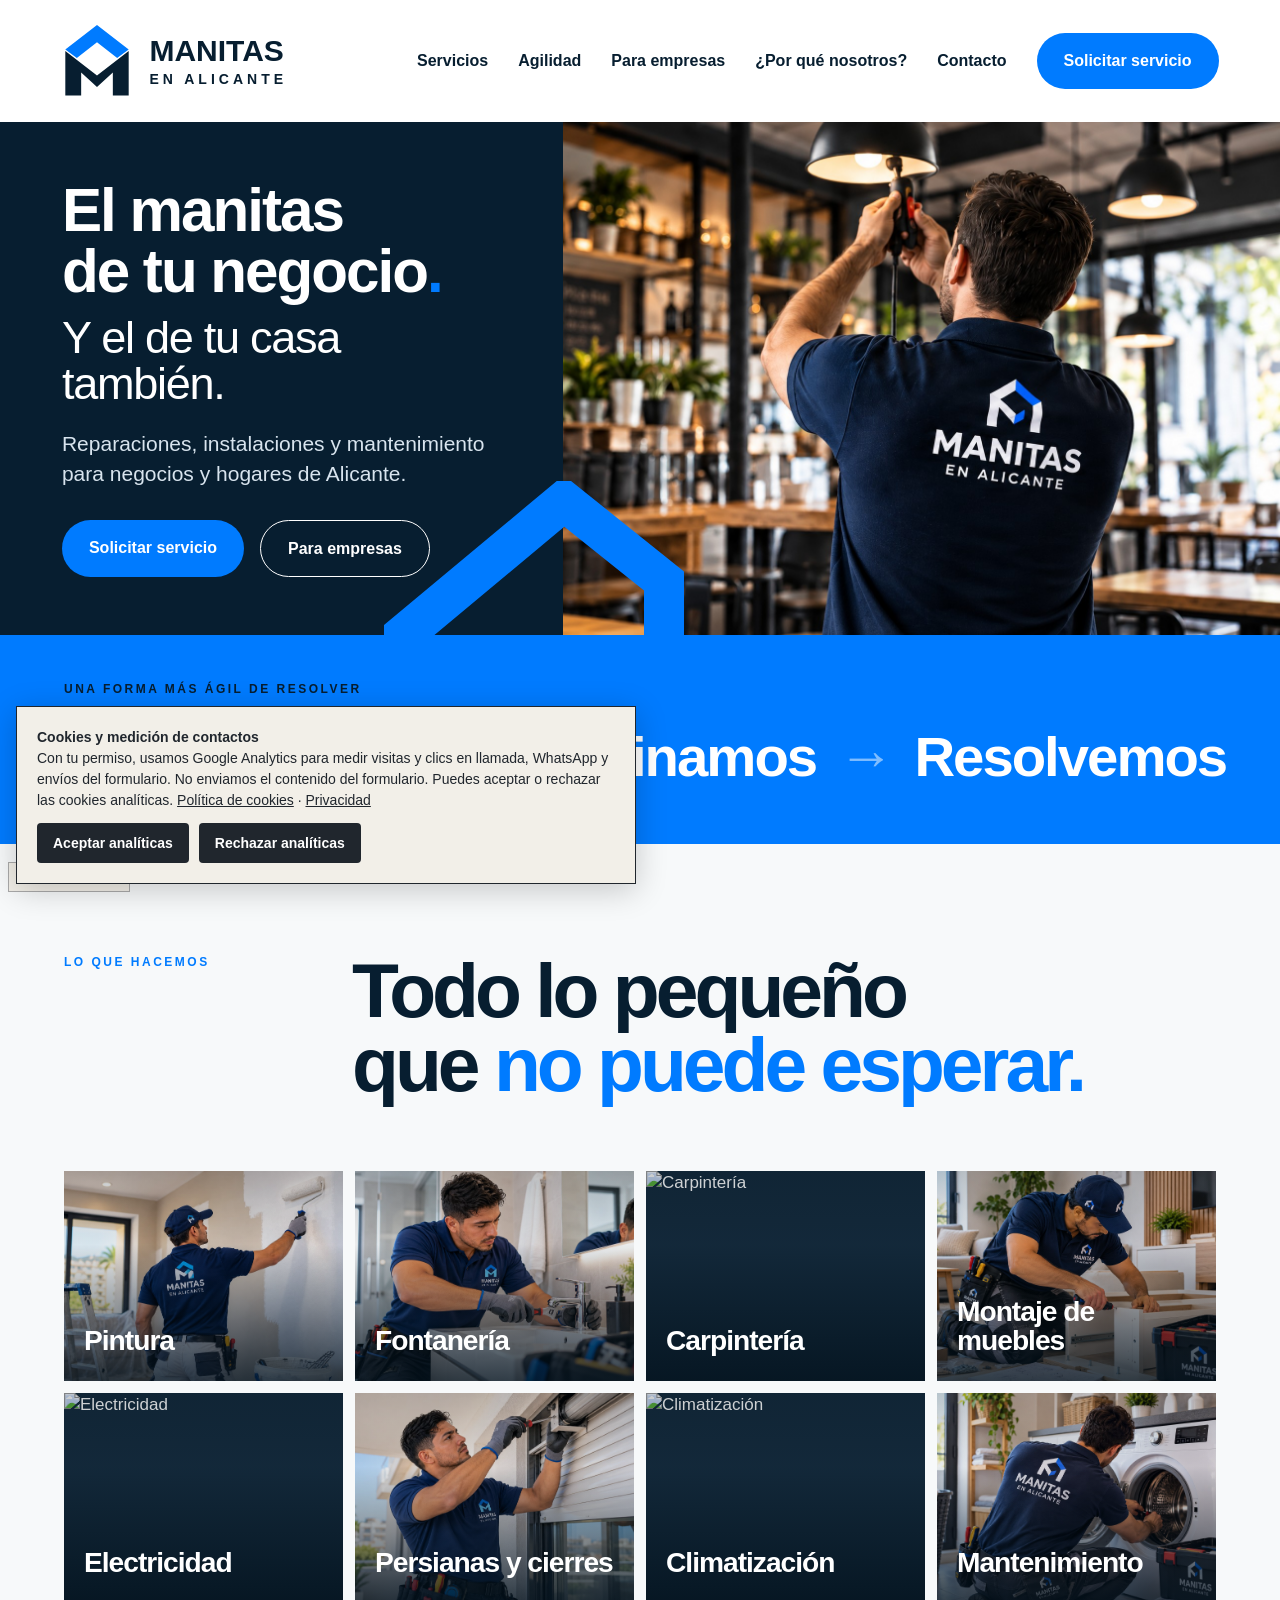
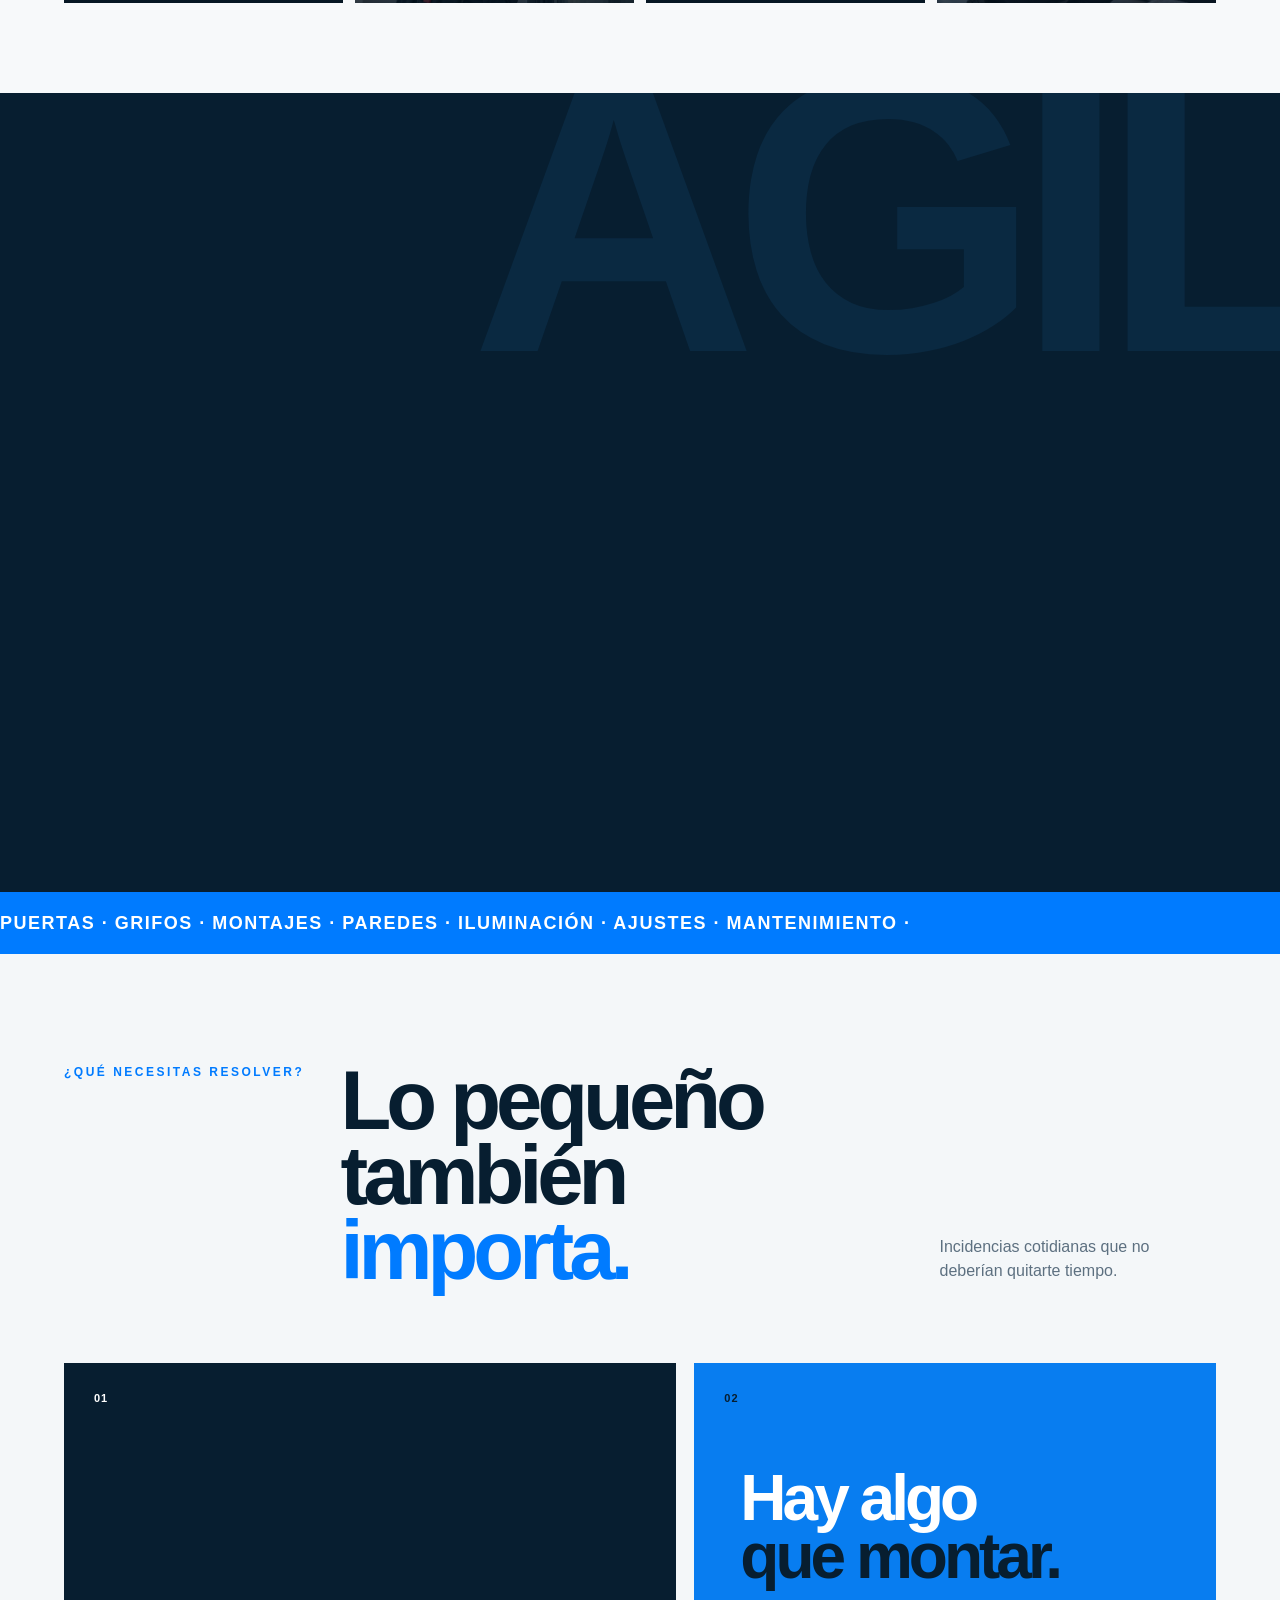
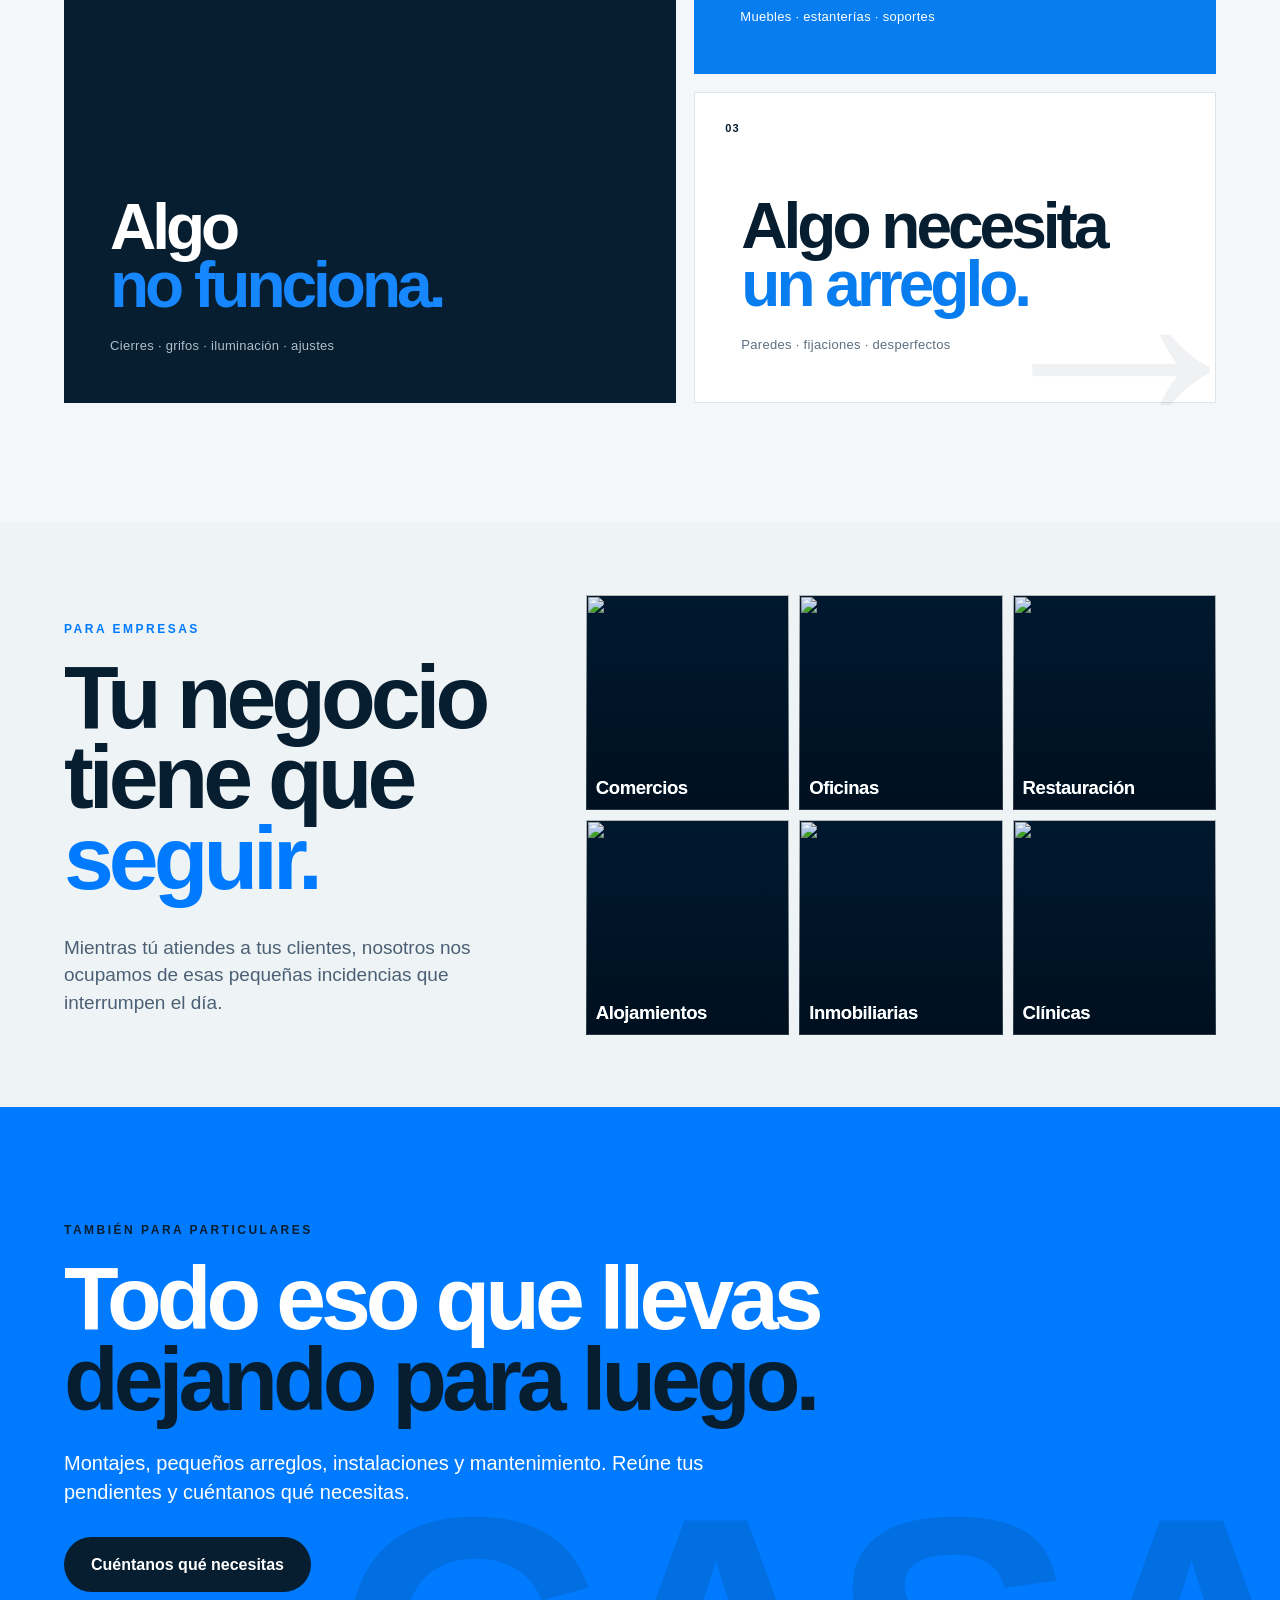
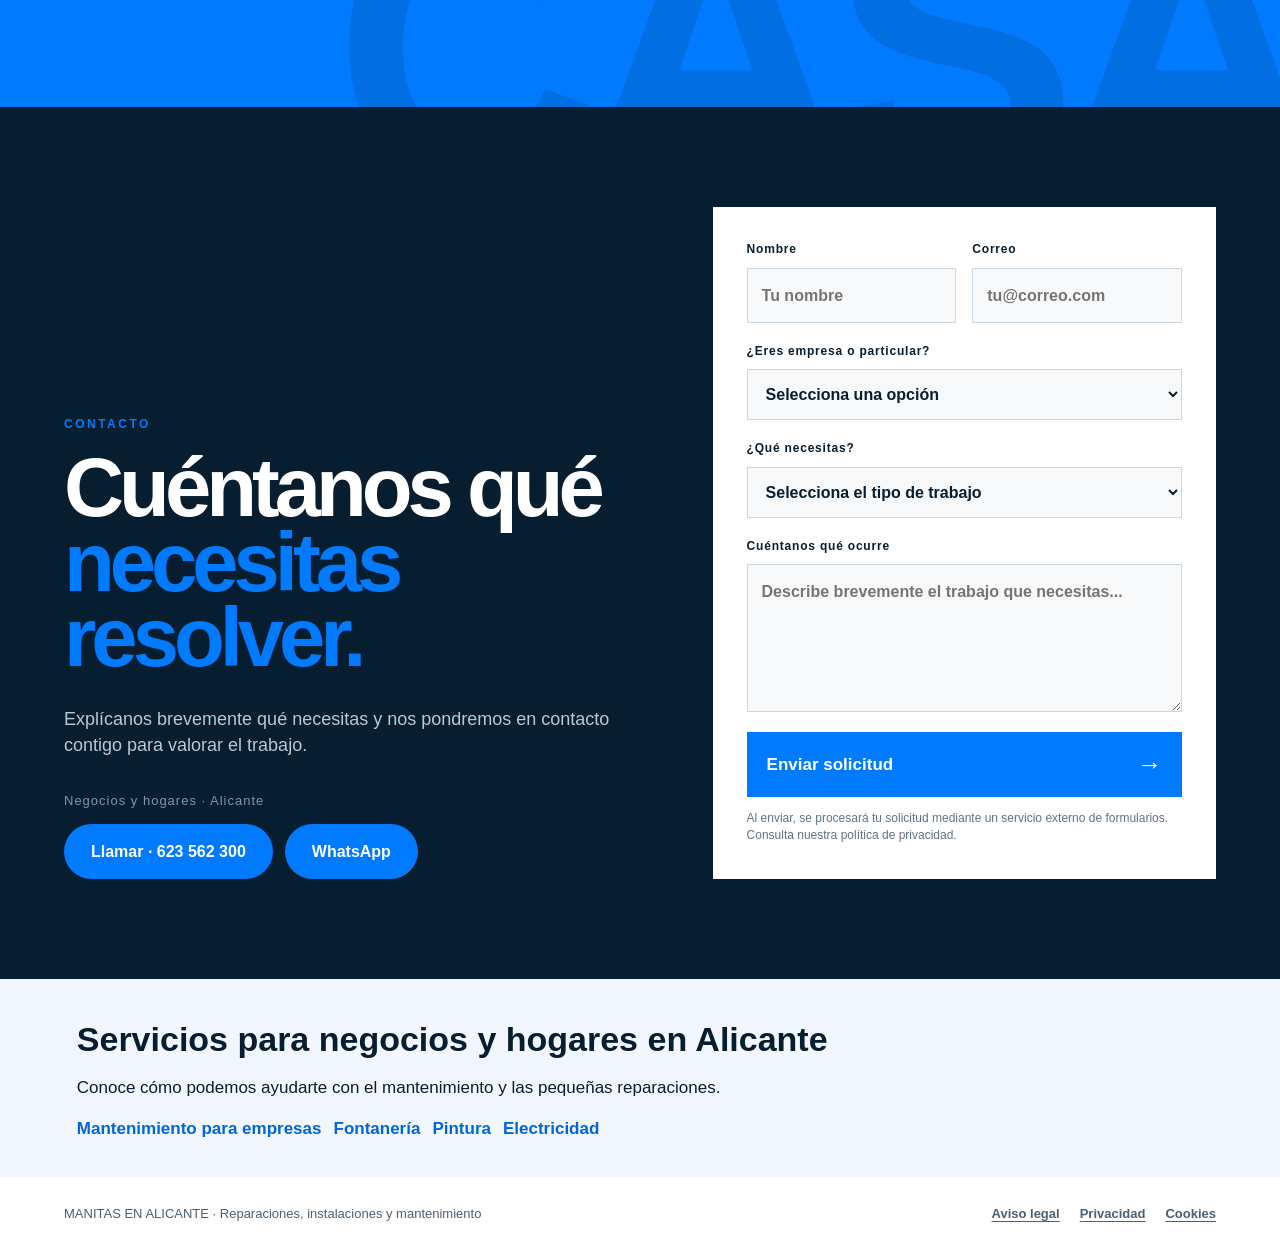
==== commit f7110a7b: "Align SEO canonicals and sitemap with clean Pages URLs" ====
--- a/index.html
+++ b/index.html
@@ -3,4 +3,4 @@
 <section class="agile-stage" id="agilidad"><div class="agile-word" aria-hidden="true">ÁGIL</div><div class="agile-content reveal"><span class="kicker">NUESTRA FORMA DE TRABAJAR</span><h2>Un solo proveedor para<br><em>todas tus soluciones.</em></h2><p>La agilidad no consiste en correr. Consiste en quitar obstáculos entre el problema y la solución.</p><div class="agile-flow"><div><b>01</b><strong>Cuéntanos qué pasa</strong></div><i>→</i><div><b>02</b><strong>Lo coordinamos</strong></div><i>→</i><div><b>03</b><strong>Lo resolvemos</strong></div></div></div></section>
 <section class="problem-ticker"><div>PUERTAS · GRIFOS · MONTAJES · PAREDES · ILUMINACIÓN · AJUSTES · MANTENIMIENTO · </div></section>
 <section class="needs-stage"><div class="needs-head reveal"><span class="kicker">¿QUÉ NECESITAS RESOLVER?</span><h2>Lo pequeño también<br><em>importa.</em></h2><p>Incidencias cotidianas que no deberían quitarte tiempo.</p></div><div class="needs-visual"><div class="need need-one reveal"><span>01</span><h3>Algo<br><em>no funciona.</em></h3><p>Cierres · grifos · iluminación · ajustes</p></div><div class="need need-two reveal"><span>02</span><h3>Hay algo<br><em>que montar.</em></h3><p>Muebles · estanterías · soportes</p></div><div class="need need-three reveal"><span>03</span><h3>Algo necesita<br><em>un arreglo.</em></h3><p>Paredes · fijaciones · desperfectos</p></div><div class="needs-mark" aria-hidden="true">→</div></div></section><section class="business-stage" id="empresas"><div class="business-intro reveal"><span class="kicker">PARA EMPRESAS</span><h2>Tu negocio<br>tiene que <em>seguir.</em></h2><p>Mientras tú atiendes a tus clientes, nosotros nos ocupamos de esas pequeñas incidencias que interrumpen el día.</p></div><div class="sector-cloud sector-mosaic reveal"><button type="button" data-sector="comercios" class="sector-tile sector-tile-1"><img src="https://images.unsplash.com/photo-1441986300917-64674bd600d8?auto=format&fit=crop&w=900&q=82" alt="" loading="lazy"><span class="sector-card-icon" aria-hidden="true">↗</span><strong>Comercios</strong></button><button type="button" data-sector="oficinas" class="sector-tile sector-tile-2"><img src="https://images.unsplash.com/photo-1497366754035-f200968a6e72?auto=format&fit=crop&w=900&q=82" alt="" loading="lazy"><span class="sector-card-icon" aria-hidden="true">□</span><strong>Oficinas</strong></button><button type="button" data-sector="restauracion" class="sector-tile sector-tile-3"><img src="https://images.unsplash.com/photo-1517248135467-4c7edcad34c4?auto=format&fit=crop&w=900&q=82" alt="" loading="lazy"><span class="sector-card-icon" aria-hidden="true">●</span><strong>Restauración</strong></button><button type="button" data-sector="alojamientos" class="sector-tile sector-tile-4"><img src="https://images.unsplash.com/photo-1566073771259-6a8506099945?auto=format&fit=crop&w=900&q=82" alt="" loading="lazy"><span class="sector-card-icon" aria-hidden="true">⌂</span><strong>Alojamientos</strong></button><button type="button" data-sector="inmobiliarias" class="sector-tile sector-tile-5"><img src="https://images.unsplash.com/photo-1560518883-ce09059eeffa?auto=format&fit=crop&w=900&q=82" alt="" loading="lazy"><span class="sector-card-icon" aria-hidden="true">◇</span><strong>Inmobiliarias</strong></button><button type="button" data-sector="clinicas" class="sector-tile sector-tile-6"><img src="https://images.unsplash.com/photo-1519494026892-80bbd2d6fd0d?auto=format&fit=crop&w=900&q=82" alt="" loading="lazy"><span class="sector-card-icon" aria-hidden="true">+</span><strong>Clínicas</strong></button></div></section><section class="sector-detail" id="sector-detalle" hidden><button class="sector-close" type="button" aria-label="Cerrar">×</button><span class="sector-symbol" id="sector-symbol" aria-hidden="true"></span><span class="kicker" id="sector-kicker">PARA EMPRESAS</span><h2 id="sector-title"></h2><p id="sector-text"></p><div class="sector-jobs" id="sector-jobs"></div><a class="button" href="#contacto">Solicitar servicio</a></section>
-<section class="home-stage"><div class="home-number reveal">CASA</div><div class="home-copy reveal"><span class="kicker">TAMBIÉN PARA PARTICULARES</span><h2>Todo eso que llevas<br><em>dejando para luego.</em></h2><p>Montajes, pequeños arreglos, instalaciones y mantenimiento. Reúne tus pendientes y cuéntanos qué necesitas.</p><a class="button dark" href="#contacto">Cuéntanos qué necesitas</a></div></section><section class="contact contact-stage" id="contacto"><div class="contact-copy reveal"><span class="kicker">CONTACTO</span><h2>Cuéntanos qué<br><em>necesitas resolver.</em></h2><p>Explícanos brevemente qué necesitas y nos pondremos en contacto contigo para valorar el trabajo.</p><p class="contact-place">Negocios y hogares · Alicante</p><div class="actions" style="display:flex;flex-wrap:wrap;gap:12px"><a class="button" data-testid="contact-phone" href="tel:+34623562300">Llamar · 623 562 300</a><a class="button" data-testid="contact-whatsapp" href="https://wa.me/34623562300?text=Hola%2C%20quiero%20solicitar%20un%20servicio%20de%20Manitas%20en%20Alicante" target="_blank" rel="noopener noreferrer">WhatsApp</a></div></div><form class="contact-form reveal" action="https://formsubmit.co/juanjoseavilagcbs@gmail.com" method="POST"><input type="hidden" name="_subject" value="Nueva solicitud - Manitas en Alicante"><input type="hidden" name="_next" value="https://manitasenalicante.es/solicitud-enviada.html"><input type="hidden" name="_captcha" value="true"><input type="text" name="_honey" style="display:none" tabindex="-1" autocomplete="off" aria-hidden="true"><div class="form-row"><label>Nombre<input type="text" name="Nombre" autocomplete="name" required placeholder="Tu nombre"></label><label>Correo<input type="email" name="Correo" autocomplete="email" required placeholder="tu@correo.com"></label></div><label>¿Eres empresa o particular?<select name="Tipo de cliente" required><option value="" selected disabled>Selecciona una opción</option><option>Empresa</option><option>Particular</option></select></label><label>¿Qué necesitas?<select name="Necesidad" required><option value="" selected disabled>Selecciona el tipo de trabajo</option><option>Reparación</option><option>Instalación o montaje</option><option>Mantenimiento</option><option>Otro</option></select></label><label>Cuéntanos qué ocurre<textarea name="Descripción" rows="5" required placeholder="Describe brevemente el trabajo que necesitas..."></textarea></label><button type="submit">Enviar solicitud <span>→</span></button><small>Al enviar, se procesará tu solicitud mediante un servicio externo de formularios. Consulta nuestra <a href="/privacidad.html">política de privacidad</a>.</small></form></section><section aria-label="Servicios especializados en Alicante" style="padding:36px 6%;background:#f2f7ff;color:#071e30"><h2 style="font-size:clamp(24px,3vw,34px);margin:0 0 12px">Servicios para negocios y hogares en Alicante</h2><p style="margin:0 0 16px">Conoce cómo podemos ayudarte con el mantenimiento y las pequeñas reparaciones.</p><div style="display:flex;flex-wrap:wrap;gap:12px"><a style="color:#0067d6;font-weight:700" href="/mantenimiento-empresas-alicante.html">Mantenimiento para empresas</a><a style="color:#0067d6;font-weight:700" href="/fontaneria-alicante.html">Fontanería</a><a style="color:#0067d6;font-weight:700" href="/pintura-alicante.html">Pintura</a><a style="color:#0067d6;font-weight:700" href="/electricidad-alicante.html">Electricidad</a></div></section></main><footer><span>MANITAS EN ALICANTE · Reparaciones, instalaciones y mantenimiento</span><nav class="legal-links" aria-label="Información legal"><a href="aviso-legal.html">Aviso legal</a><a href="privacidad.html">Privacidad</a><a href="cookies.html">Cookies</a></nav></footer><script>const b=document.querySelector('.menu'),n=document.querySelector('nav');b.onclick=()=>{let o=b.getAttribute('aria-expanded')==='true';b.setAttribute('aria-expanded',!o);b.setAttribute('aria-label',o?'Abrir menú':'Cerrar menú');n.classList.toggle('open',!o)};n.querySelectorAll('a').forEach(a=>a.onclick=()=>{n.classList.remove('open');b.setAttribute('aria-expanded','false')});const io=new IntersectionObserver(es=>es.forEach(e=>{if(e.isIntersecting)e.target.classList.add("visible")}),{threshold:.12});document.querySelectorAll(".reveal").forEach(e=>io.observe(e));const serviceData={pintura:{s:"✦",t:"Pintura",p:"Pequeños trabajos de pintura y puesta a punto para mantener tus espacios cuidados.",j:["Retoques y reparación de paredes","Pintura de habitaciones y zonas concretas","Tapado de marcas y pequeños desperfectos","Puesta a punto de locales y viviendas"]},fontaneria:{s:"≈",t:"Fontanería",p:"Solucionamos pequeñas incidencias de fontanería que no deberían frenar tu día.",j:["Cambio de grifos y accesorios","Reparación de pequeñas fugas","Sustitución de sifones y mecanismos","Ajustes y pequeñas instalaciones"]},carpinteria:{s:"⌁",t:"Carpintería",p:"Ajustes y pequeñas reparaciones de carpintería para negocios y hogares.",j:["Ajuste de puertas y bisagras","Reparación de pequeños desperfectos","Colocación de baldas y elementos","Ajustes de mobiliario"]},montaje:{s:"⊞",t:"Montaje de muebles",p:"Montamos y dejamos listo el mobiliario que necesitas instalar.",j:["Montaje de muebles","Estanterías y almacenaje","Mesas, escritorios y mobiliario auxiliar","Fijación y ajuste de muebles"]},electricidad:{s:"ϟ",t:"Electricidad",p:"Pequeños trabajos eléctricos e instalaciones para mantener tus espacios operativos.",j:["Cambio de enchufes e interruptores","Instalación y sustitución de luminarias","Colocación de lámparas y apliques","Pequeñas incidencias eléctricas"]},persianas:{s:"▤",t:"Persianas y cierres",p:"Ajustamos y reparamos persianas y cierres para recuperar su funcionamiento.",j:["Ajuste de persianas","Cambio de cintas y accesorios","Pequeñas reparaciones de cierres","Ajuste de mecanismos y herrajes"]},climatizacion:{s:"❄",t:"Climatización",p:"Apoyo en pequeñas tareas relacionadas con climatización y puesta a punto.",j:["Limpieza y mantenimiento básico","Colocación de accesorios","Revisión visual de instalaciones","Apoyo en pequeñas incidencias"]},mantenimiento:{s:"⚒",t:"Mantenimiento",p:"Nos ocupamos de esas pequeñas tareas recurrentes que mantienen tu espacio funcionando.",j:["Revisiones y pequeños arreglos","Mantenimiento preventivo básico","Puesta a punto de locales y viviendas","Resolución de incidencias cotidianas"]}};const svd=document.querySelector("#servicio-detalle"),svt=document.querySelector("#service-title"),svp=document.querySelector("#service-text"),svj=document.querySelector("#service-jobs");document.querySelectorAll(".service-tile[data-service]").forEach(x=>x.onclick=e=>{e.preventDefault();const d=serviceData[x.dataset.service];svd.dataset.service=x.dataset.service;svd.classList.remove("sector-swap");void svd.offsetWidth;svd.classList.add("sector-swap");svt.textContent=d.t;svp.textContent=d.p;svj.innerHTML=d.j.map(v=>"<span>"+v+"</span>").join("");svd.hidden=false;requestAnimationFrame(()=>svd.classList.add("open"));svd.scrollIntoView({behavior:"smooth",block:"center"})});document.querySelector(".service-close").onclick=()=>{svd.classList.remove("open");setTimeout(()=>svd.hidden=true,250)};const sectorData={comercios:{s:"↗",p:"Pequeñas incidencias que afectan al funcionamiento y a la imagen de tu local.",t:"Comercios",j:["Ajustes de puertas, cierres y herrajes","Montaje de estanterías, soportes y mobiliario","Pequeñas reparaciones e iluminación","Mantenimiento y puesta a punto del local"]},oficinas:{s:"□",p:"Resolvemos los pequeños trabajos para que el equipo pueda seguir trabajando sin distracciones.",t:"Oficinas",j:["Montaje y ajuste de mobiliario","Colocación de soportes, cuadros y accesorios","Pequeñas reparaciones y desperfectos","Mantenimiento de espacios de trabajo"]},restauracion:{s:"●",p:"Apoyo para bares, cafeterías y restaurantes cuando aparece una incidencia o hay algo que montar o ajustar.",t:"Restauración",j:["Ajustes de puertas, cierres y mobiliario","Montajes y fijaciones","Pequeñas reparaciones en sala y zonas de trabajo","Mantenimiento general del establecimiento"]},alojamientos:{s:"⌂",p:"Pequeños arreglos y mantenimiento para mantener habitaciones y zonas comunes preparadas para tus huéspedes.",t:"Alojamientos",j:["Ajustes de puertas, persianas y herrajes","Montaje de mobiliario y accesorios","Reparación de pequeños desperfectos","Puesta a punto entre estancias"]},inmobiliarias:{s:"◇",p:"Una solución práctica para pequeñas incidencias en viviendas y locales antes de entregar, alquilar o enseñar un inmueble.",t:"Inmobiliarias",j:["Puesta a punto de viviendas y locales","Montajes, fijaciones y ajustes","Reparación de pequeños desperfectos","Mantenimiento entre inquilinos"]},clinicas:{s:"+",p:"Mantenimiento y pequeños trabajos para conservar espacios profesionales cuidados y operativos.",t:"Clínicas",j:["Ajustes de puertas y mobiliario","Montaje de accesorios y soportes","Pequeñas reparaciones","Mantenimiento de consultas y zonas comunes"]}};const sd=document.querySelector("#sector-detalle"),ss=document.querySelector("#sector-symbol"),st=document.querySelector("#sector-title"),sp=document.querySelector("#sector-text"),sj=document.querySelector("#sector-jobs");document.querySelectorAll(".sector-cloud button").forEach(x=>x.onclick=()=>{const d=sectorData[x.dataset.sector];sd.dataset.sector=x.dataset.sector;ss.textContent=d.s;sd.classList.remove("sector-swap");void sd.offsetWidth;sd.classList.add("sector-swap");st.textContent=d.t;sp.textContent=d.p;sj.innerHTML=d.j.map(v=>"<span>"+v+"</span>").join("");sd.hidden=false;requestAnimationFrame(()=>sd.classList.add("open"));sd.scrollIntoView({behavior:"smooth",block:"center"})});document.querySelector("#sector-detalle .sector-close").onclick=()=>{sd.classList.remove("open");setTimeout(()=>sd.hidden=true,250)}</script></body></html>
+<section class="home-stage"><div class="home-number reveal">CASA</div><div class="home-copy reveal"><span class="kicker">TAMBIÉN PARA PARTICULARES</span><h2>Todo eso que llevas<br><em>dejando para luego.</em></h2><p>Montajes, pequeños arreglos, instalaciones y mantenimiento. Reúne tus pendientes y cuéntanos qué necesitas.</p><a class="button dark" href="#contacto">Cuéntanos qué necesitas</a></div></section><section class="contact contact-stage" id="contacto"><div class="contact-copy reveal"><span class="kicker">CONTACTO</span><h2>Cuéntanos qué<br><em>necesitas resolver.</em></h2><p>Explícanos brevemente qué necesitas y nos pondremos en contacto contigo para valorar el trabajo.</p><p class="contact-place">Negocios y hogares · Alicante</p><div class="actions" style="display:flex;flex-wrap:wrap;gap:12px"><a class="button" data-testid="contact-phone" href="tel:+34623562300">Llamar · 623 562 300</a><a class="button" data-testid="contact-whatsapp" href="https://wa.me/34623562300?text=Hola%2C%20quiero%20solicitar%20un%20servicio%20de%20Manitas%20en%20Alicante" target="_blank" rel="noopener noreferrer">WhatsApp</a></div></div><form class="contact-form reveal" action="https://formsubmit.co/juanjoseavilagcbs@gmail.com" method="POST"><input type="hidden" name="_subject" value="Nueva solicitud - Manitas en Alicante"><input type="hidden" name="_next" value="https://manitasenalicante.es/solicitud-enviada.html"><input type="hidden" name="_captcha" value="true"><input type="text" name="_honey" style="display:none" tabindex="-1" autocomplete="off" aria-hidden="true"><div class="form-row"><label>Nombre<input type="text" name="Nombre" autocomplete="name" required placeholder="Tu nombre"></label><label>Correo<input type="email" name="Correo" autocomplete="email" required placeholder="tu@correo.com"></label></div><label>¿Eres empresa o particular?<select name="Tipo de cliente" required><option value="" selected disabled>Selecciona una opción</option><option>Empresa</option><option>Particular</option></select></label><label>¿Qué necesitas?<select name="Necesidad" required><option value="" selected disabled>Selecciona el tipo de trabajo</option><option>Reparación</option><option>Instalación o montaje</option><option>Mantenimiento</option><option>Otro</option></select></label><label>Cuéntanos qué ocurre<textarea name="Descripción" rows="5" required placeholder="Describe brevemente el trabajo que necesitas..."></textarea></label><button type="submit">Enviar solicitud <span>→</span></button><small>Al enviar, se procesará tu solicitud mediante un servicio externo de formularios. Consulta nuestra <a href="/privacidad.html">política de privacidad</a>.</small></form></section><section aria-label="Servicios especializados en Alicante" style="padding:36px 6%;background:#f2f7ff;color:#071e30"><h2 style="font-size:clamp(24px,3vw,34px);margin:0 0 12px">Servicios para negocios y hogares en Alicante</h2><p style="margin:0 0 16px">Conoce cómo podemos ayudarte con el mantenimiento y las pequeñas reparaciones.</p><div style="display:flex;flex-wrap:wrap;gap:12px"><a style="color:#0067d6;font-weight:700" href="/mantenimiento-empresas-alicante">Mantenimiento para empresas</a><a style="color:#0067d6;font-weight:700" href="/fontaneria-alicante">Fontanería</a><a style="color:#0067d6;font-weight:700" href="/pintura-alicante">Pintura</a><a style="color:#0067d6;font-weight:700" href="/electricidad-alicante">Electricidad</a></div></section></main><footer><span>MANITAS EN ALICANTE · Reparaciones, instalaciones y mantenimiento</span><nav class="legal-links" aria-label="Información legal"><a href="aviso-legal.html">Aviso legal</a><a href="privacidad.html">Privacidad</a><a href="cookies.html">Cookies</a></nav></footer><script>const b=document.querySelector('.menu'),n=document.querySelector('nav');b.onclick=()=>{let o=b.getAttribute('aria-expanded')==='true';b.setAttribute('aria-expanded',!o);b.setAttribute('aria-label',o?'Abrir menú':'Cerrar menú');n.classList.toggle('open',!o)};n.querySelectorAll('a').forEach(a=>a.onclick=()=>{n.classList.remove('open');b.setAttribute('aria-expanded','false')});const io=new IntersectionObserver(es=>es.forEach(e=>{if(e.isIntersecting)e.target.classList.add("visible")}),{threshold:.12});document.querySelectorAll(".reveal").forEach(e=>io.observe(e));const serviceData={pintura:{s:"✦",t:"Pintura",p:"Pequeños trabajos de pintura y puesta a punto para mantener tus espacios cuidados.",j:["Retoques y reparación de paredes","Pintura de habitaciones y zonas concretas","Tapado de marcas y pequeños desperfectos","Puesta a punto de locales y viviendas"]},fontaneria:{s:"≈",t:"Fontanería",p:"Solucionamos pequeñas incidencias de fontanería que no deberían frenar tu día.",j:["Cambio de grifos y accesorios","Reparación de pequeñas fugas","Sustitución de sifones y mecanismos","Ajustes y pequeñas instalaciones"]},carpinteria:{s:"⌁",t:"Carpintería",p:"Ajustes y pequeñas reparaciones de carpintería para negocios y hogares.",j:["Ajuste de puertas y bisagras","Reparación de pequeños desperfectos","Colocación de baldas y elementos","Ajustes de mobiliario"]},montaje:{s:"⊞",t:"Montaje de muebles",p:"Montamos y dejamos listo el mobiliario que necesitas instalar.",j:["Montaje de muebles","Estanterías y almacenaje","Mesas, escritorios y mobiliario auxiliar","Fijación y ajuste de muebles"]},electricidad:{s:"ϟ",t:"Electricidad",p:"Pequeños trabajos eléctricos e instalaciones para mantener tus espacios operativos.",j:["Cambio de enchufes e interruptores","Instalación y sustitución de luminarias","Colocación de lámparas y apliques","Pequeñas incidencias eléctricas"]},persianas:{s:"▤",t:"Persianas y cierres",p:"Ajustamos y reparamos persianas y cierres para recuperar su funcionamiento.",j:["Ajuste de persianas","Cambio de cintas y accesorios","Pequeñas reparaciones de cierres","Ajuste de mecanismos y herrajes"]},climatizacion:{s:"❄",t:"Climatización",p:"Apoyo en pequeñas tareas relacionadas con climatización y puesta a punto.",j:["Limpieza y mantenimiento básico","Colocación de accesorios","Revisión visual de instalaciones","Apoyo en pequeñas incidencias"]},mantenimiento:{s:"⚒",t:"Mantenimiento",p:"Nos ocupamos de esas pequeñas tareas recurrentes que mantienen tu espacio funcionando.",j:["Revisiones y pequeños arreglos","Mantenimiento preventivo básico","Puesta a punto de locales y viviendas","Resolución de incidencias cotidianas"]}};const svd=document.querySelector("#servicio-detalle"),svt=document.querySelector("#service-title"),svp=document.querySelector("#service-text"),svj=document.querySelector("#service-jobs");document.querySelectorAll(".service-tile[data-service]").forEach(x=>x.onclick=e=>{e.preventDefault();const d=serviceData[x.dataset.service];svd.dataset.service=x.dataset.service;svd.classList.remove("sector-swap");void svd.offsetWidth;svd.classList.add("sector-swap");svt.textContent=d.t;svp.textContent=d.p;svj.innerHTML=d.j.map(v=>"<span>"+v+"</span>").join("");svd.hidden=false;requestAnimationFrame(()=>svd.classList.add("open"));svd.scrollIntoView({behavior:"smooth",block:"center"})});document.querySelector(".service-close").onclick=()=>{svd.classList.remove("open");setTimeout(()=>svd.hidden=true,250)};const sectorData={comercios:{s:"↗",p:"Pequeñas incidencias que afectan al funcionamiento y a la imagen de tu local.",t:"Comercios",j:["Ajustes de puertas, cierres y herrajes","Montaje de estanterías, soportes y mobiliario","Pequeñas reparaciones e iluminación","Mantenimiento y puesta a punto del local"]},oficinas:{s:"□",p:"Resolvemos los pequeños trabajos para que el equipo pueda seguir trabajando sin distracciones.",t:"Oficinas",j:["Montaje y ajuste de mobiliario","Colocación de soportes, cuadros y accesorios","Pequeñas reparaciones y desperfectos","Mantenimiento de espacios de trabajo"]},restauracion:{s:"●",p:"Apoyo para bares, cafeterías y restaurantes cuando aparece una incidencia o hay algo que montar o ajustar.",t:"Restauración",j:["Ajustes de puertas, cierres y mobiliario","Montajes y fijaciones","Pequeñas reparaciones en sala y zonas de trabajo","Mantenimiento general del establecimiento"]},alojamientos:{s:"⌂",p:"Pequeños arreglos y mantenimiento para mantener habitaciones y zonas comunes preparadas para tus huéspedes.",t:"Alojamientos",j:["Ajustes de puertas, persianas y herrajes","Montaje de mobiliario y accesorios","Reparación de pequeños desperfectos","Puesta a punto entre estancias"]},inmobiliarias:{s:"◇",p:"Una solución práctica para pequeñas incidencias en viviendas y locales antes de entregar, alquilar o enseñar un inmueble.",t:"Inmobiliarias",j:["Puesta a punto de viviendas y locales","Montajes, fijaciones y ajustes","Reparación de pequeños desperfectos","Mantenimiento entre inquilinos"]},clinicas:{s:"+",p:"Mantenimiento y pequeños trabajos para conservar espacios profesionales cuidados y operativos.",t:"Clínicas",j:["Ajustes de puertas y mobiliario","Montaje de accesorios y soportes","Pequeñas reparaciones","Mantenimiento de consultas y zonas comunes"]}};const sd=document.querySelector("#sector-detalle"),ss=document.querySelector("#sector-symbol"),st=document.querySelector("#sector-title"),sp=document.querySelector("#sector-text"),sj=document.querySelector("#sector-jobs");document.querySelectorAll(".sector-cloud button").forEach(x=>x.onclick=()=>{const d=sectorData[x.dataset.sector];sd.dataset.sector=x.dataset.sector;ss.textContent=d.s;sd.classList.remove("sector-swap");void sd.offsetWidth;sd.classList.add("sector-swap");st.textContent=d.t;sp.textContent=d.p;sj.innerHTML=d.j.map(v=>"<span>"+v+"</span>").join("");sd.hidden=false;requestAnimationFrame(()=>sd.classList.add("open"));sd.scrollIntoView({behavior:"smooth",block:"center"})});document.querySelector("#sector-detalle .sector-close").onclick=()=>{sd.classList.remove("open");setTimeout(()=>sd.hidden=true,250)}</script></body></html>
